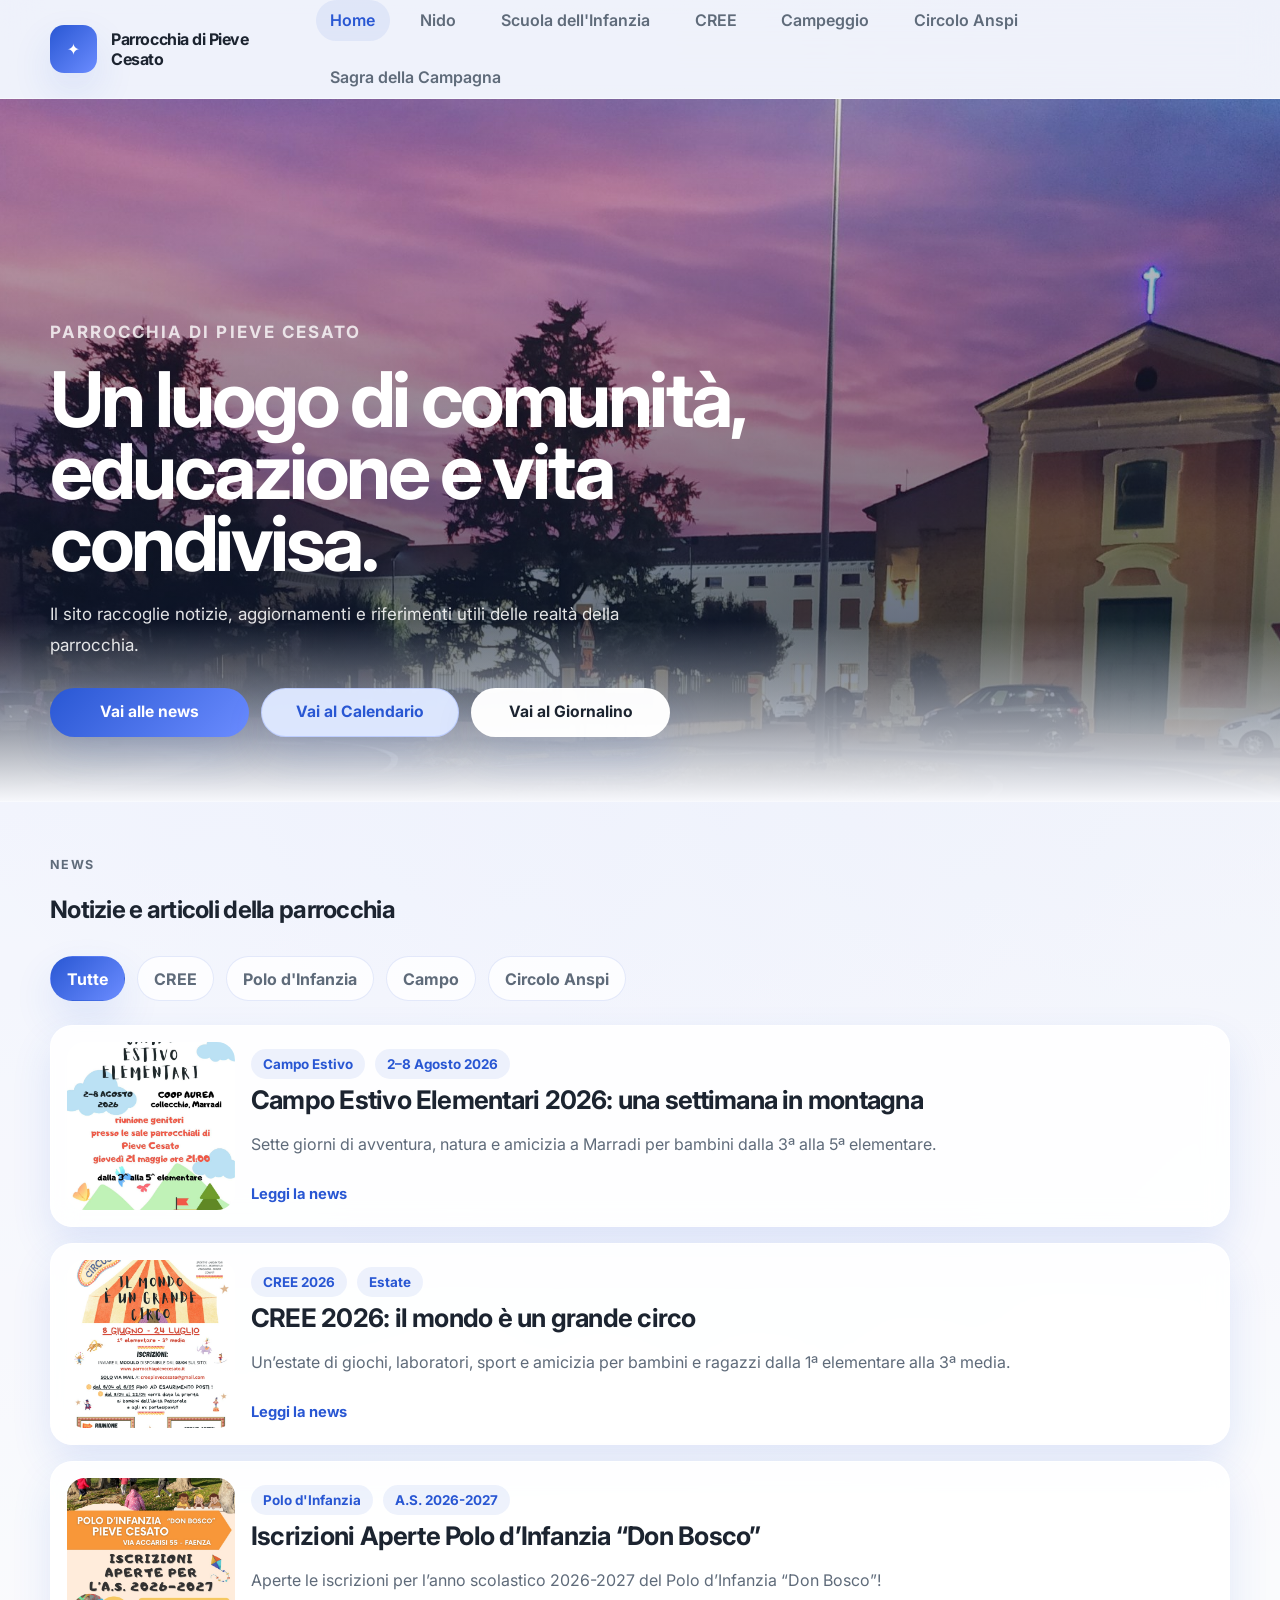
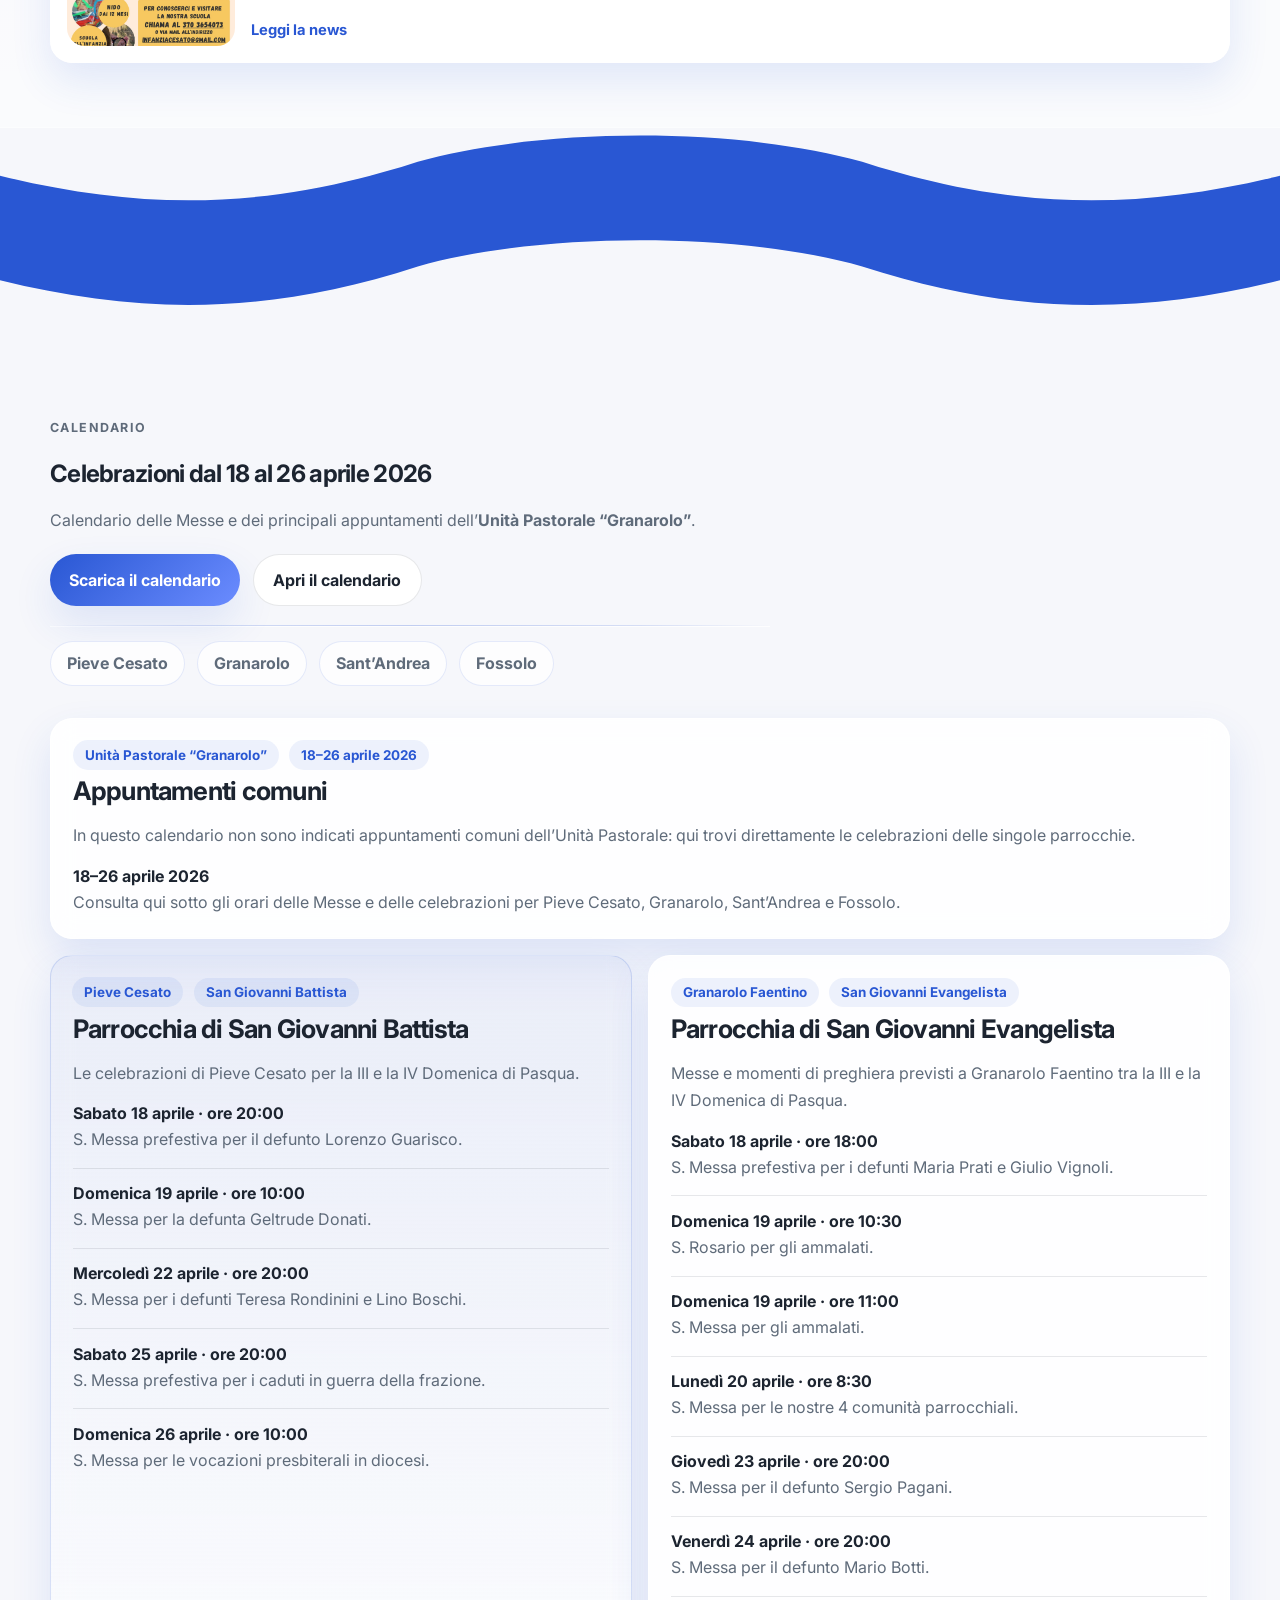
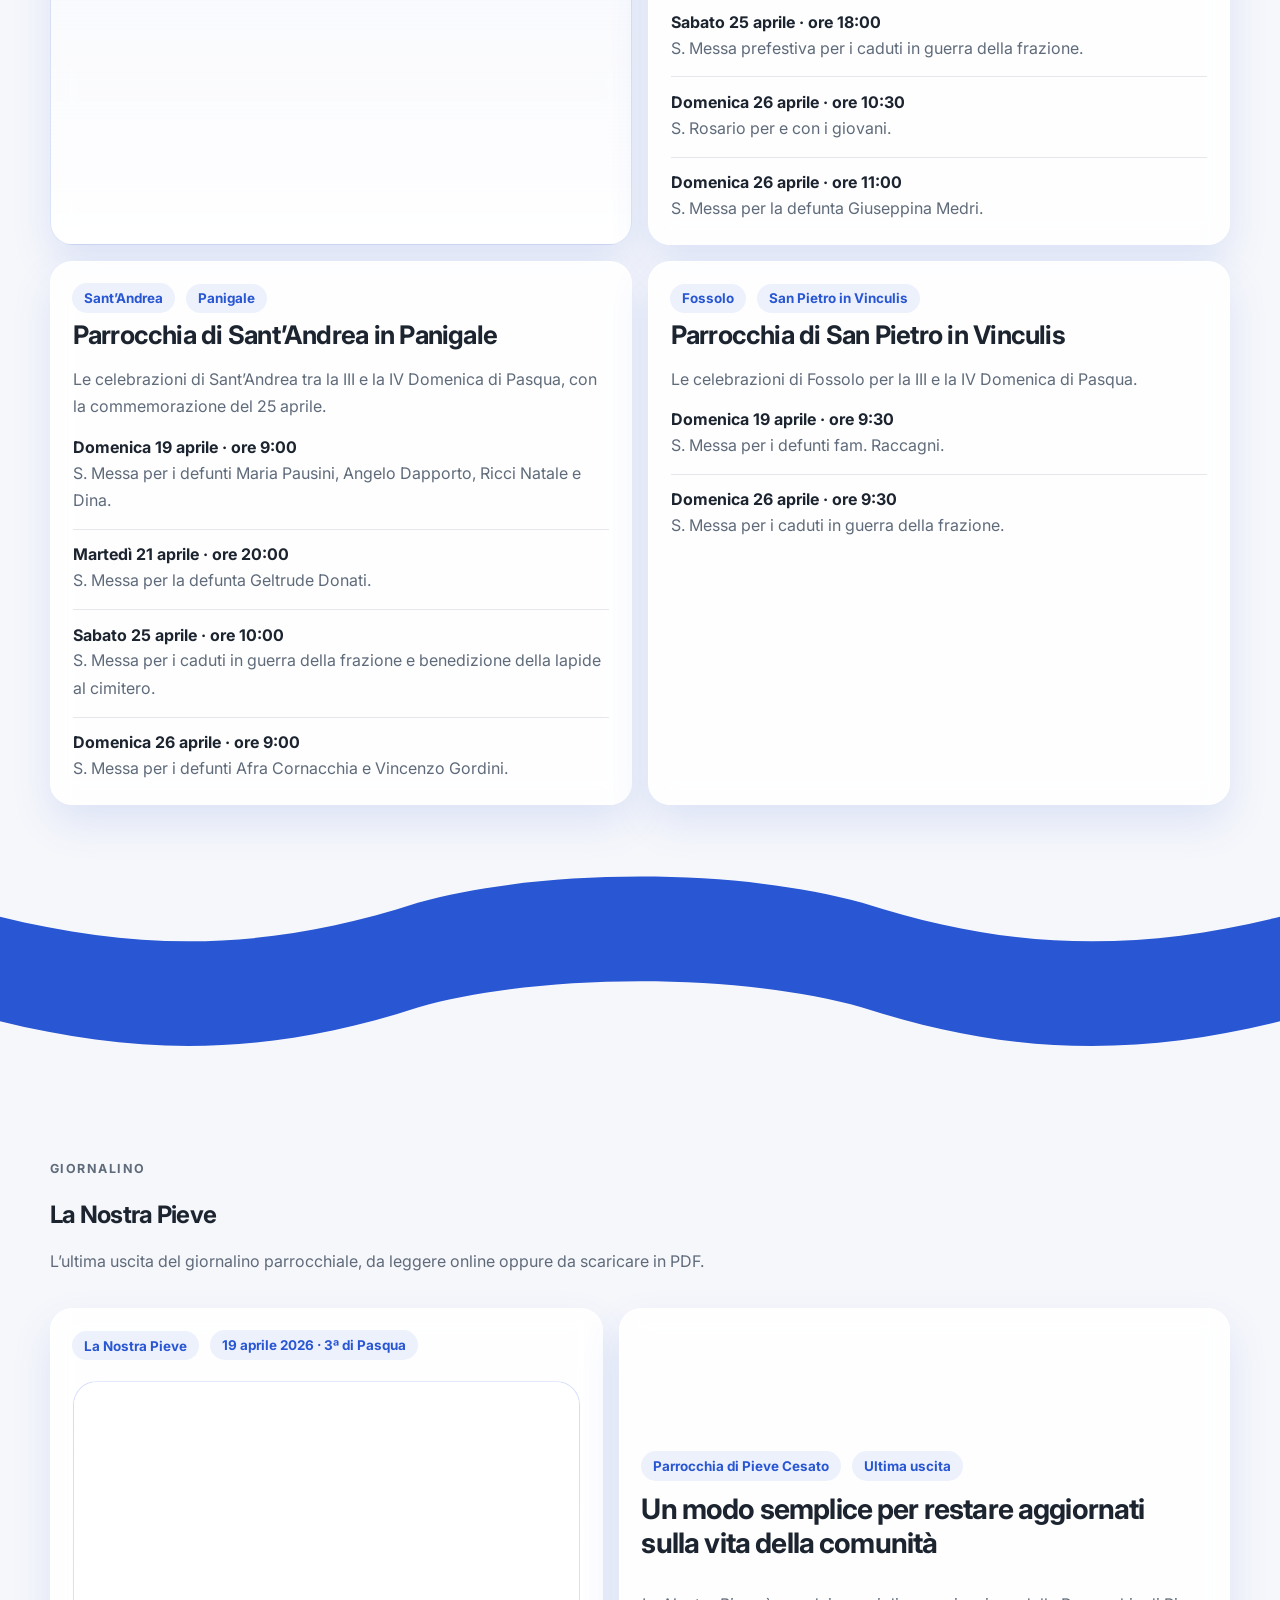
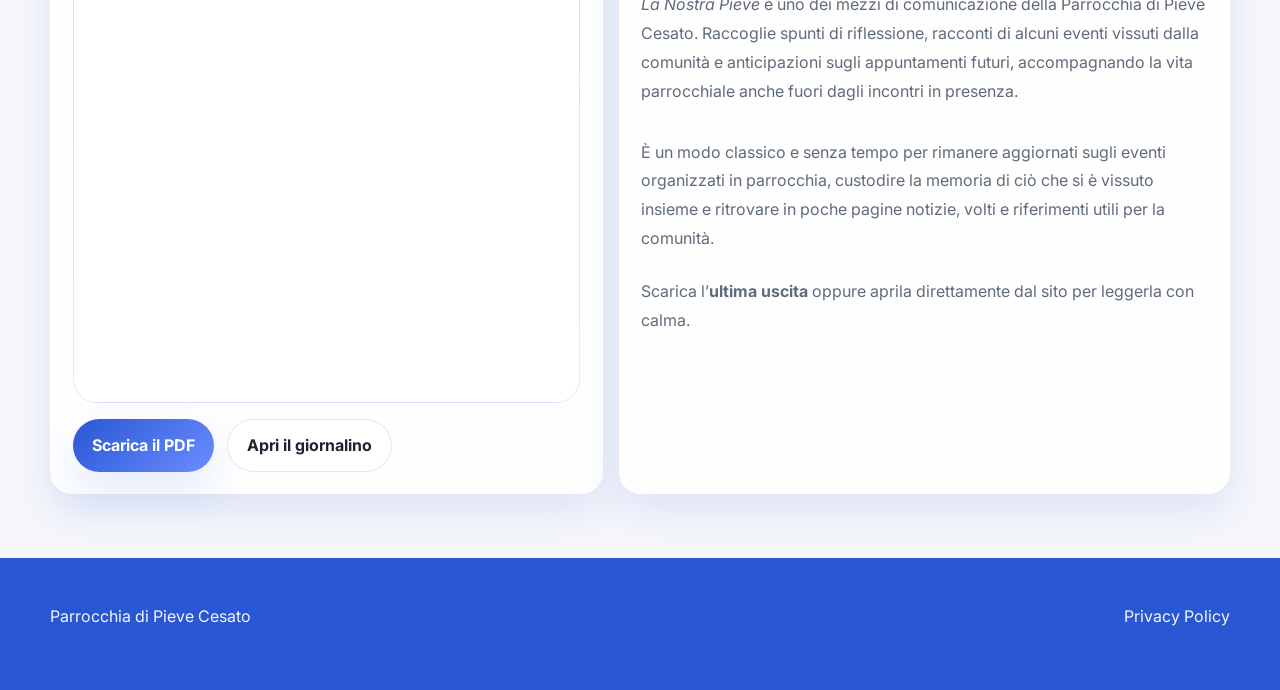
==== index.html @ dff97135 "Add Campo Estivo Elementari 2026 homepage news with filter pill" ====
<!DOCTYPE html>
<html lang="it">
  <head>
    <meta charset="UTF-8" />
    <meta name="viewport" content="width=device-width, initial-scale=1.0" />
    <title>Parrocchia di Pieve Cesato</title>
    <meta
      name="description"
      content="Sito della Parrocchia di Pieve Cesato con news e pagine dedicate a Nido, Scuola dell'Infanzia e Circolo Anspi."
    />
    <link rel="preconnect" href="https://fonts.googleapis.com" />
    <link rel="preconnect" href="https://fonts.gstatic.com" crossorigin />
    <link
      href="https://fonts.googleapis.com/css2?family=Inter:wght@400;500;600;700;800&display=swap"
      rel="stylesheet"
    />
    <link rel="stylesheet" href="styles.css" />
    <link rel="icon" type="image/png" href="assets/site-icon.png" />
    <style>
      .home-hero {
        position: relative;
        min-height: min(78vh, 760px);
        display: flex;
        align-items: end;
        overflow: hidden;
      }

      .home-hero::before {
        content: '';
        position: absolute;
        inset: 0;
        background:
          linear-gradient(180deg, rgba(12, 26, 52, 0.18) 0%, rgba(12, 26, 52, 0.45) 48%, rgba(12, 26, 52, 0.78) 100%),
          url('assets/home/sfondo-homepage.jpg') center/cover;
        z-index: -2;
      }

      .home-hero::after {
        content: '';
        position: absolute;
        inset: auto 0 0;
        height: 180px;
        background: linear-gradient(180deg, rgba(246, 247, 251, 0), var(--bg));
        z-index: -1;
      }

      .home-hero-content {
        padding: 7rem 0 4rem;
        color: white;
        max-width: 760px;
      }

      .home-hero .eyebrow {
        color: rgba(255, 255, 255, 0.78);
      }

      .home-hero h1 {
        font-size: clamp(3rem, 6vw, 5.6rem);
        line-height: 0.94;
        margin: 0 0 1.2rem;
        letter-spacing: -0.045em;
      }

      .home-hero p {
        color: rgba(255, 255, 255, 0.88);
        font-size: 1.06rem;
        line-height: 1.8;
        max-width: 60ch;
      }

      .home-hero-actions {
        display: grid;
        grid-template-columns: repeat(3, minmax(0, 1fr));
        gap: 0.75rem;
        margin-top: 1.7rem;
        max-width: min(100%, 620px);
      }

      .home-hero-actions .button {
        width: 100%;
        min-width: 0;
        padding: 0.88rem 0.82rem;
        font-size: clamp(0.78rem, 2.2vw, 0.98rem);
        line-height: 1.2;
        text-align: center;
        white-space: normal;
        box-shadow: var(--shadow);
      }

      .home-hero-actions .button-secondary {
        color: var(--brand);
        background: rgba(222, 232, 255, 0.98);
        border-color: rgba(107, 140, 255, 0.28);
      }

      .home-hero-actions .button-tertiary {
        color: var(--text);
        background: rgba(255, 255, 255, 0.98);
        border: 1px solid rgba(255, 255, 255, 0.54);
        box-shadow: var(--shadow);
      }

      .home-hero-actions .button-secondary:hover,
      .home-hero-actions .button-tertiary:hover {
        color: var(--brand);
      }

      .news-filter-bar {
        display: flex;
        flex-wrap: wrap;
        gap: 0.75rem;
        margin: 1.2rem 0 1.5rem;
      }

      .news-filter-button {
        appearance: none;
        border: 1px solid rgba(41, 87, 211, 0.12);
        background: rgba(255, 255, 255, 0.78);
        color: var(--muted);
        border-radius: 999px;
        padding: 0.72rem 1rem;
        font: inherit;
        font-weight: 700;
        cursor: pointer;
        transition: transform 0.2s ease, border-color 0.2s ease, background 0.2s ease, color 0.2s ease;
      }

      .news-filter-button:hover {
        transform: translateY(-1px);
        color: var(--brand);
        border-color: rgba(41, 87, 211, 0.22);
      }

      .news-filter-button.is-active {
        color: white;
        border-color: transparent;
        background: linear-gradient(135deg, var(--brand), var(--brand-2));
        box-shadow: var(--shadow);
      }

      .news-list {
        display: grid;
        gap: 1rem;
      }

      .news-card.is-hidden {
        display: none;
      }

      .news-card {
        position: relative;
        display: grid;
        grid-template-columns: 168px minmax(0, 1fr);
        gap: 1rem;
        align-items: center;
        padding: 1rem;
        background: rgba(255, 255, 255, 0.88);
        border: 1px solid rgba(255, 255, 255, 0.65);
        backdrop-filter: blur(12px);
        box-shadow: var(--shadow);
        border-radius: var(--radius);
        cursor: pointer;
        transition: transform 0.22s ease, box-shadow 0.22s ease, border-color 0.22s ease;
      }

      .news-card:hover {
        transform: translateY(-2px);
        border-color: rgba(41, 87, 211, 0.14);
      }

      .news-card-thumb {
        width: 100%;
        aspect-ratio: 1 / 1;
        object-fit: cover;
        display: block;
        border-radius: 18px;
      }

      .news-card h3 {
        margin: 0.3rem 0 0.45rem;
        letter-spacing: -0.03em;
        font-size: clamp(1.2rem, 2vw, 1.6rem);
      }

      .news-card p,
      .news-overlay p {
        color: var(--muted);
        line-height: 1.7;
      }

      .news-chip-row {
        display: flex;
        flex-wrap: wrap;
        gap: 0.65rem;
        margin-bottom: 0.35rem;
      }

      .news-chip {
        display: inline-flex;
        align-items: center;
        padding: 0.42rem 0.75rem;
        border-radius: 999px;
        background: rgba(41, 87, 211, 0.08);
        color: var(--brand);
        font-size: 0.84rem;
        font-weight: 700;
      }

      .news-card-hint {
        display: inline-flex;
        margin-top: 0.65rem;
        font-size: 0.92rem;
        font-weight: 700;
        color: var(--brand);
      }

      .news-overlay {
        position: fixed;
        inset: 0;
        z-index: 60;
        display: grid;
        place-items: center;
        padding: 1.5rem;
        opacity: 0;
        visibility: hidden;
        pointer-events: none;
        transition: opacity 0.32s ease, visibility 0.32s ease;
      }

      .news-overlay.is-open {
        opacity: 1;
        visibility: visible;
        pointer-events: auto;
      }

      .news-overlay-backdrop {
        position: absolute;
        inset: 0;
        background: rgba(12, 26, 52, 0.54);
        backdrop-filter: blur(8px);
      }

      .news-overlay-panel {
        position: relative;
        width: min(1080px, calc(100vw - 2rem));
        max-height: min(88vh, 940px);
        overflow: auto;
        background: rgba(255, 255, 255, 0.96);
        border: 1px solid rgba(255, 255, 255, 0.7);
        box-shadow: 0 30px 80px rgba(12, 26, 52, 0.24);
        border-radius: 32px;
        transform: translateY(18px) scale(0.96);
        transition: transform 0.34s ease;
      }

      .news-overlay.is-open .news-overlay-panel {
        transform: translateY(0) scale(1);
      }

      .news-close {
        position: absolute;
        top: 1rem;
        right: 1rem;
        z-index: 2;
        width: 44px;
        height: 44px;
        border: 0;
        border-radius: 999px;
        background: rgba(12, 26, 52, 0.68);
        color: white;
        font-size: 1.5rem;
        line-height: 1;
        cursor: pointer;
      }

      .news-overlay-grid {
        display: grid;
        grid-template-columns: minmax(320px, 460px) minmax(0, 1fr);
        gap: 0;
      }

      .news-overlay-media {
        position: relative;
        min-height: 100%;
        background: linear-gradient(180deg, rgba(41, 87, 211, 0.08), rgba(41, 87, 211, 0.02));
        padding: 1.25rem;
      }

      .news-overlay-media img {
        width: 100%;
        display: block;
        border-radius: 24px;
        border: 1px solid rgba(28, 36, 48, 0.08);
        box-shadow: 0 18px 40px rgba(12, 26, 52, 0.14);
      }

      .share-actions,
      .news-links {
        display: flex;
        flex-wrap: wrap;
        gap: 0.8rem;
      }

      .share-actions {
        margin-top: 1rem;
      }

      .share-actions .button-primary {
        color: white;
      }

      .news-overlay-body {
        padding: 2rem 2rem 1.8rem;
      }

      .news-overlay-body h3 {
        margin: 0.4rem 0 0.8rem;
        font-size: clamp(1.8rem, 3vw, 2.7rem);
        line-height: 1.02;
        letter-spacing: -0.04em;
      }

      .news-overlay-body p {
        font-size: 1rem;
      }

      .news-links {
        margin-top: 1.2rem;
      }

      body.news-open {
        overflow: hidden;
      }

      #news,
      .section-calendar {
        position: relative;
      }

      #news .container,
      .section-calendar .container {
        position: relative;
        z-index: 2;
      }

      .section-cut {
        position: relative;
        z-index: 1;
        width: 100vw;
        height: clamp(180px, 50vw, 300px);
        margin: -2.25rem calc(50% - 50vw) -2.35rem;
        pointer-events: none;
        overflow: hidden;
      }

      .section-cut-svg {
        position: relative;
        z-index: 1;
        display: block;
        width: 100%;
        height: 100%;
      }

      .section-calendar {
        padding-top: 3.15rem;
      }

      .calendar-section-actions {
        display: flex;
        flex-wrap: wrap;
        gap: 0.8rem;
        margin-top: 1.2rem;
      }

      .calendar-section-divider {
        width: 100%;
        height: 1px;
        margin: 1.15rem 0 0;
        background: linear-gradient(90deg, rgba(41, 87, 211, 0), rgba(41, 87, 211, 0.16) 18%, rgba(41, 87, 211, 0.26) 50%, rgba(41, 87, 211, 0.16) 82%, rgba(41, 87, 211, 0));
        box-shadow: 0 1px 0 rgba(255, 255, 255, 0.75);
      }

      .calendar-jump-bar {
        display: flex;
        flex-wrap: wrap;
        gap: 0.75rem;
        margin-top: 0.95rem;
      }

      .calendar-jump-link {
        display: inline-flex;
        align-items: center;
        justify-content: center;
        min-height: 44px;
        padding: 0.72rem 1rem;
        border-radius: 999px;
        border: 1px solid rgba(41, 87, 211, 0.12);
        background: rgba(255, 255, 255, 0.78);
        color: var(--muted);
        text-decoration: none;
        font-weight: 700;
        transition: transform 0.2s ease, border-color 0.2s ease, background 0.2s ease, color 0.2s ease;
      }

      .calendar-jump-link:hover {
        transform: translateY(-1px);
        color: var(--brand);
        border-color: rgba(41, 87, 211, 0.22);
      }

      .calendar-target {
        scroll-margin-top: 7rem;
      }

      .calendar-grid {
        display: grid;
        grid-template-columns: repeat(2, minmax(0, 1fr));
        gap: 1rem;
      }

      .calendar-card {
        padding: 1.35rem;
        background: rgba(255, 255, 255, 0.88);
        border: 1px solid rgba(255, 255, 255, 0.65);
        backdrop-filter: blur(12px);
        box-shadow: var(--shadow);
        border-radius: var(--radius);
      }

      .calendar-card-wide {
        grid-column: 1 / -1;
      }

      .calendar-card-featured {
        border-color: rgba(41, 87, 211, 0.16);
        background: linear-gradient(180deg, rgba(41, 87, 211, 0.06), rgba(255, 255, 255, 0.92));
      }

      .calendar-card h3 {
        margin: 0.35rem 0 0.75rem;
        letter-spacing: -0.03em;
        font-size: clamp(1.3rem, 2vw, 1.7rem);
      }

      .calendar-card p,
      .calendar-list span {
        color: var(--muted);
        line-height: 1.72;
      }

      .calendar-list {
        list-style: none;
        padding: 0;
        margin: 1rem 0 0;
        display: grid;
        gap: 0.9rem;
      }

      .calendar-list li {
        padding-top: 0.9rem;
        border-top: 1px solid var(--line);
      }

      .calendar-list li:first-child {
        padding-top: 0;
        border-top: 0;
      }

      .calendar-list strong {
        display: block;
        color: var(--text);
        margin-bottom: 0.18rem;
      }


      .section-giornalino {
        position: relative;
        padding-top: 3.15rem;
      }

      .giornalino-layout {
        display: grid;
        grid-template-columns: minmax(0, 0.95fr) minmax(0, 1.05fr);
        gap: 1rem;
        align-items: stretch;
      }

      .giornalino-card {
        padding: 1.35rem;
        background: rgba(255, 255, 255, 0.88);
        border: 1px solid rgba(255, 255, 255, 0.65);
        backdrop-filter: blur(12px);
        box-shadow: var(--shadow);
        border-radius: var(--radius);
      }

      .giornalino-preview-card {
        display: grid;
        gap: 1rem;
      }

      .giornalino-preview-frame-wrap {
        overflow: hidden;
        border-radius: 24px;
        border: 1px solid rgba(41, 87, 211, 0.12);
        background: linear-gradient(180deg, rgba(233, 239, 255, 0.9), rgba(255, 255, 255, 0.96));
        box-shadow: inset 0 1px 0 rgba(255, 255, 255, 0.78);
      }

      .giornalino-preview-frame {
        display: block;
        width: 100%;
        min-height: 620px;
        border: 0;
        background: white;
      }

      .giornalino-actions {
        display: flex;
        flex-wrap: wrap;
        gap: 0.8rem;
      }

      .giornalino-text-card {
        display: flex;
        flex-direction: column;
        justify-content: center;
      }

      .giornalino-text-card h3 {
        margin: 0.35rem 0 0.9rem;
        letter-spacing: -0.03em;
        font-size: clamp(1.5rem, 2.2vw, 2rem);
      }

      .giornalino-text-card p {
        color: var(--muted);
        line-height: 1.8;
      }

      .giornalino-callout {
        margin-top: 0.5rem;
        color: var(--text);
      }

      @media (max-width: 860px) {
        .news-card,
        .news-overlay-grid,
        .calendar-grid,
        .giornalino-layout {
          grid-template-columns: 1fr;
        }

        .calendar-card-wide {
          grid-column: auto;
        }

        .news-overlay-panel {
          width: min(760px, calc(100vw - 1rem));
          max-height: calc(100vh - 1rem);
          border-radius: 24px;
        }
      }

      @media (max-width: 760px) {
        .section-cut {
          height: clamp(180px, 62vw, 240px);
          margin: -2rem calc(50% - 50vw) -1.9rem;
        }

        .section-calendar,
        .section-giornalino {
          padding-top: 2.8rem;
        }

        .giornalino-preview-frame {
          min-height: 460px;
        }

        .home-hero {
          min-height: 68vh;
        }

        .home-hero-content {
          padding: 5rem 0 3rem;
        }

        .home-hero-actions {
          gap: 0.5rem;
        }

        .home-hero-actions .button {
          padding: 0.78rem 0.55rem;
          font-size: 0.76rem;
        }

        .news-card {
          padding: 0.9rem;
        }

        .news-overlay {
          padding: 0.5rem;
        }

        .news-overlay-body {
          padding: 1.15rem 1rem 1.1rem;
        }

        .news-overlay-media {
          padding: 1rem;
        }
      }
    </style>
  </head>
  <body>
    <header class="site-header">
      <div class="container nav-wrap">
        <a class="brand" href="index.html"><span class="brand-mark">✦</span><div><strong>Parrocchia di Pieve Cesato</strong></div></a>

        <button class="nav-toggle" aria-expanded="false" aria-controls="site-nav">
          <span></span><span></span><span></span>
        </button>

        <nav id="site-nav" class="site-nav"><a href="index.html" class="active">Home</a><a href="nido.html">Nido</a><a href="scuola-materna.html">Scuola dell'Infanzia</a><a href="cree.html">CREE</a><a href="campeggio.html">Campeggio</a><a href="circolo-anspi.html">Circolo Anspi</a><a href="https://www.sagracampagna.it/" target="_blank" rel="noopener noreferrer">Sagra della Campagna</a></nav>
      </div>
    </header>

    <main>
      <section class="home-hero">
        <div class="container">
          <div class="home-hero-content">
            <p class="eyebrow">Parrocchia di Pieve Cesato</p>
            <h1>Un luogo di comunità, educazione e vita condivisa.</h1>
            <p>
              Il sito raccoglie notizie, aggiornamenti e riferimenti utili delle realtà della
              parrocchia.
            </p>
            <div class="home-hero-actions">
              <a class="button button-primary" href="#news">Vai alle news</a>
              <a class="button button-secondary" href="#calendario">Vai al Calendario</a>
              <a class="button button-tertiary" href="#giornalino">Vai al Giornalino</a>
            </div>
          </div>
        </div>
      </section>

      <section id="news" class="section section-muted">
        <div class="container">
          <div class="section-head">
            <p class="eyebrow">News</p>
            <h2>Notizie e articoli della parrocchia</h2>
          </div>

          <div class="news-filter-bar" aria-label="Filtra le news per sezione">
            <button class="news-filter-button is-active" type="button" data-news-filter="all" aria-pressed="true">Tutte</button>
            <button class="news-filter-button" type="button" data-news-filter="cree" aria-pressed="false">CREE</button>
            <button class="news-filter-button" type="button" data-news-filter="polo" aria-pressed="false">Polo d'Infanzia</button>
            <button class="news-filter-button" type="button" data-news-filter="campo" aria-pressed="false">Campo</button>
            <button class="news-filter-button" type="button" data-news-filter="anspi" aria-pressed="false">Circolo Anspi</button>
          </div>

          <div class="news-list">
            <article class="news-card" data-news-open="campo-elementari-2026" data-news-category="campo" tabindex="0" role="button" aria-haspopup="dialog" aria-controls="news-overlay-campo-elementari-2026">
              <img class="news-card-thumb" src="assets/home/campo-elementari-2026.jpg" alt="Locandina Campo Estivo Elementari 2026" />
              <div>
                <div class="news-chip-row">
                  <span class="news-chip">Campo Estivo</span>
                  <span class="news-chip">2–8 Agosto 2026</span>
                </div>
                <h3>Campo Estivo Elementari 2026: una settimana in montagna</h3>
                <p>Sette giorni di avventura, natura e amicizia a Marradi per bambini dalla 3ª alla 5ª elementare.</p>
                <span class="news-card-hint">Leggi la news</span>
              </div>
            </article>

            <article class="news-card" data-news-open="cree-2026" data-news-category="cree" tabindex="0" role="button" aria-haspopup="dialog" aria-controls="news-overlay-cree-2026">
              <img class="news-card-thumb" src="assets/home/cree-2026.jpg" alt="Locandina CREE 2026 Pieve Cesato" />
              <div>
                <div class="news-chip-row">
                  <span class="news-chip">CREE 2026</span>
                  <span class="news-chip">Estate</span>
                </div>
                <h3>CREE 2026: il mondo è un grande circo</h3>
                <p>Un’estate di giochi, laboratori, sport e amicizia per bambini e ragazzi dalla 1ª elementare alla 3ª media.</p>
                <span class="news-card-hint">Leggi la news</span>
              </div>
            </article>

            <article class="news-card" data-news-open="iscrizioni-polo-2026" data-news-category="polo" tabindex="0" role="button" aria-haspopup="dialog" aria-controls="news-overlay-iscrizioni-polo-2026">
              <img class="news-card-thumb" src="assets/home/iscrizioni-polo-infanzia-2026-2027.jpg" alt="Locandina iscrizioni aperte Polo d'Infanzia Don Bosco" />
              <div>
                <div class="news-chip-row">
                  <span class="news-chip">Polo d'Infanzia</span>
                  <span class="news-chip">A.S. 2026-2027</span>
                </div>
                <h3>Iscrizioni Aperte Polo d’Infanzia “Don Bosco”</h3>
                <p>Aperte le iscrizioni per l’anno scolastico 2026-2027 del Polo d’Infanzia “Don Bosco”!</p>
                <span class="news-card-hint">Leggi la news</span>
              </div>
            </article>

          </div>
        </div>
      </section>

      <div class="section-cut" aria-hidden="true">
        <svg class="section-cut-svg" viewBox="0 0 1440 86" preserveAspectRatio="none" role="presentation" focusable="false">
          <path
            fill="#2957d3"
            d="M0 24C160 34 300 34 470 20C610 10 830 10 970 20C1140 34 1280 34 1440 24V54C1280 64 1140 64 970 50C830 40 610 40 470 50C300 64 160 64 0 54V24Z"
          />
        </svg>
      </div>

      <section id="calendario" class="section section-calendar">
        <div class="container">
          <div class="section-head">
            <p class="eyebrow">Calendario</p>
            <h2>Celebrazioni dal 18 al 26 aprile 2026</h2>
            <p>
              Calendario delle Messe e dei principali appuntamenti dell’<strong>Unità Pastorale “Granarolo”</strong>.
            </p>
            <div class="calendar-section-actions">
              <a class="button button-primary" href="assets/documenti/calendario-unita-pastorale-11-19-aprile-2026.jpg" download>Scarica il calendario</a>
              <a class="button button-secondary" href="assets/documenti/calendario-unita-pastorale-11-19-aprile-2026.jpg" target="_blank" rel="noopener noreferrer">Apri il calendario</a>
            </div>
            <div class="calendar-section-divider" aria-hidden="true"></div>
            <div class="calendar-jump-bar" aria-label="Vai direttamente alla parrocchia desiderata">
              <a class="calendar-jump-link" href="#cal-pieve-cesato">Pieve Cesato</a>
              <a class="calendar-jump-link" href="#cal-granarolo">Granarolo</a>
              <a class="calendar-jump-link" href="#cal-sant-andrea">Sant’Andrea</a>
              <a class="calendar-jump-link" href="#cal-fossolo">Fossolo</a>
            </div>
          </div>

          <div class="calendar-grid">
            <article class="calendar-card calendar-card-wide">
              <div class="news-chip-row">
                <span class="news-chip">Unità Pastorale “Granarolo”</span>
                <span class="news-chip">18–26 aprile 2026</span>
              </div>
              <h3>Appuntamenti comuni</h3>
              <p>
                In questo calendario non sono indicati appuntamenti comuni dell’Unità Pastorale: qui trovi direttamente le celebrazioni delle singole parrocchie.
              </p>
              <ul class="calendar-list">
                <li><strong>18–26 aprile 2026</strong><span>Consulta qui sotto gli orari delle Messe e delle celebrazioni per Pieve Cesato, Granarolo, Sant’Andrea e Fossolo.</span></li>
              </ul>
            </article>

            <article id="cal-pieve-cesato" class="calendar-card calendar-card-featured calendar-target">
              <div class="news-chip-row">
                <span class="news-chip">Pieve Cesato</span>
                <span class="news-chip">San Giovanni Battista</span>
              </div>
              <h3>Parrocchia di San Giovanni Battista</h3>
              <p>
                Le celebrazioni di Pieve Cesato per la III e la IV Domenica di Pasqua.
              </p>
              <ul class="calendar-list">
                <li><strong>Sabato 18 aprile · ore 20:00</strong><span>S. Messa prefestiva per il defunto Lorenzo Guarisco.</span></li>
                <li><strong>Domenica 19 aprile · ore 10:00</strong><span>S. Messa per la defunta Geltrude Donati.</span></li>
                <li><strong>Mercoledì 22 aprile · ore 20:00</strong><span>S. Messa per i defunti Teresa Rondinini e Lino Boschi.</span></li>
                <li><strong>Sabato 25 aprile · ore 20:00</strong><span>S. Messa prefestiva per i caduti in guerra della frazione.</span></li>
                <li><strong>Domenica 26 aprile · ore 10:00</strong><span>S. Messa per le vocazioni presbiterali in diocesi.</span></li>
              </ul>
            </article>

            <article id="cal-granarolo" class="calendar-card calendar-target">
              <div class="news-chip-row">
                <span class="news-chip">Granarolo Faentino</span>
                <span class="news-chip">San Giovanni Evangelista</span>
              </div>
              <h3>Parrocchia di San Giovanni Evangelista</h3>
              <p>
                Messe e momenti di preghiera previsti a Granarolo Faentino tra la III e la IV Domenica di Pasqua.
              </p>
              <ul class="calendar-list">
                <li><strong>Sabato 18 aprile · ore 18:00</strong><span>S. Messa prefestiva per i defunti Maria Prati e Giulio Vignoli.</span></li>
                <li><strong>Domenica 19 aprile · ore 10:30</strong><span>S. Rosario per gli ammalati.</span></li>
                <li><strong>Domenica 19 aprile · ore 11:00</strong><span>S. Messa per gli ammalati.</span></li>
                <li><strong>Lunedì 20 aprile · ore 8:30</strong><span>S. Messa per le nostre 4 comunità parrocchiali.</span></li>
                <li><strong>Giovedì 23 aprile · ore 20:00</strong><span>S. Messa per il defunto Sergio Pagani.</span></li>
                <li><strong>Venerdì 24 aprile · ore 20:00</strong><span>S. Messa per il defunto Mario Botti.</span></li>
                <li><strong>Sabato 25 aprile · ore 18:00</strong><span>S. Messa prefestiva per i caduti in guerra della frazione.</span></li>
                <li><strong>Domenica 26 aprile · ore 10:30</strong><span>S. Rosario per e con i giovani.</span></li>
                <li><strong>Domenica 26 aprile · ore 11:00</strong><span>S. Messa per la defunta Giuseppina Medri.</span></li>
              </ul>
            </article>

            <article id="cal-sant-andrea" class="calendar-card calendar-target">
              <div class="news-chip-row">
                <span class="news-chip">Sant’Andrea</span>
                <span class="news-chip">Panigale</span>
              </div>
              <h3>Parrocchia di Sant’Andrea in Panigale</h3>
              <p>
                Le celebrazioni di Sant’Andrea tra la III e la IV Domenica di Pasqua, con la commemorazione del 25 aprile.
              </p>
              <ul class="calendar-list">
                <li><strong>Domenica 19 aprile · ore 9:00</strong><span>S. Messa per i defunti Maria Pausini, Angelo Dapporto, Ricci Natale e Dina.</span></li>
                <li><strong>Martedì 21 aprile · ore 20:00</strong><span>S. Messa per la defunta Geltrude Donati.</span></li>
                <li><strong>Sabato 25 aprile · ore 10:00</strong><span>S. Messa per i caduti in guerra della frazione e benedizione della lapide al cimitero.</span></li>
                <li><strong>Domenica 26 aprile · ore 9:00</strong><span>S. Messa per i defunti Afra Cornacchia e Vincenzo Gordini.</span></li>
              </ul>
            </article>

            <article id="cal-fossolo" class="calendar-card calendar-target">
              <div class="news-chip-row">
                <span class="news-chip">Fossolo</span>
                <span class="news-chip">San Pietro in Vinculis</span>
              </div>
              <h3>Parrocchia di San Pietro in Vinculis</h3>
              <p>
                Le celebrazioni di Fossolo per la III e la IV Domenica di Pasqua.
              </p>
              <ul class="calendar-list">
                <li><strong>Domenica 19 aprile · ore 9:30</strong><span>S. Messa per i defunti fam. Raccagni.</span></li>
                <li><strong>Domenica 26 aprile · ore 9:30</strong><span>S. Messa per i caduti in guerra della frazione.</span></li>
              </ul>
            </article>
          </div>
        </div>

      </section>

      <div class="section-cut" aria-hidden="true">
        <svg class="section-cut-svg" viewBox="0 0 1440 86" preserveAspectRatio="none" role="presentation" focusable="false">
          <path
            fill="#2957d3"
            d="M0 24C160 34 300 34 470 20C610 10 830 10 970 20C1140 34 1280 34 1440 24V54C1280 64 1140 64 970 50C830 40 610 40 470 50C300 64 160 64 0 54V24Z"
          />
        </svg>
      </div>

      <section id="giornalino" class="section section-giornalino">
        <div class="container">
          <div class="section-head">
            <p class="eyebrow">Giornalino</p>
            <h2>La Nostra Pieve</h2>
            <p>
              L’ultima uscita del giornalino parrocchiale, da leggere online oppure da scaricare in PDF.
            </p>
          </div>

          <div class="giornalino-layout">
            <article class="giornalino-card giornalino-preview-card">
              <div class="news-chip-row">
                <span class="news-chip">La Nostra Pieve</span>
                <span class="news-chip">19 aprile 2026 · 3ª di Pasqua</span>
              </div>
              <div class="giornalino-preview-frame-wrap">
                <iframe
                  class="giornalino-preview-frame"
                  src="assets/documenti/giornalino-la-nostra-pieve-19-aprile-2026.pdf#page=1&view=FitH&toolbar=0&navpanes=0&scrollbar=0"
                  title="Anteprima del giornalino La Nostra Pieve - 19 aprile 2026"
                  loading="lazy"
                ></iframe>
              </div>
              <div class="giornalino-actions">
                <a class="button button-primary" href="assets/documenti/giornalino-la-nostra-pieve-19-aprile-2026.pdf" download>Scarica il PDF</a>
                <a class="button button-secondary" href="assets/documenti/giornalino-la-nostra-pieve-19-aprile-2026.pdf" target="_blank" rel="noopener noreferrer">Apri il giornalino</a>
              </div>
            </article>

            <article class="giornalino-card giornalino-text-card">
              <div class="news-chip-row">
                <span class="news-chip">Parrocchia di Pieve Cesato</span>
                <span class="news-chip">Ultima uscita</span>
              </div>
              <h3>Un modo semplice per restare aggiornati sulla vita della comunità</h3>
              <p>
                <em>La Nostra Pieve</em> è uno dei mezzi di comunicazione della Parrocchia di Pieve Cesato.
                Raccoglie spunti di riflessione, racconti di alcuni eventi vissuti dalla comunità e anticipazioni
                sugli appuntamenti futuri, accompagnando la vita parrocchiale anche fuori dagli incontri in presenza.
              </p>
              <p>
                È un modo classico e senza tempo per rimanere aggiornati sugli eventi organizzati in parrocchia,
                custodire la memoria di ciò che si è vissuto insieme e ritrovare in poche pagine notizie, volti e
                riferimenti utili per la comunità.
              </p>
              <p class="giornalino-callout">
                Scarica l’<strong>ultima uscita</strong> oppure aprila direttamente dal sito per leggerla con calma.
              </p>
            </article>
          </div>
        </div>
      </section>
    </main>

    <div class="news-overlay" id="news-overlay-campo-elementari-2026" aria-hidden="true">
      <div class="news-overlay-backdrop" data-news-close="campo-elementari-2026"></div>
      <div class="news-overlay-panel" role="dialog" aria-modal="true" aria-labelledby="news-title-campo-elementari-2026">
        <button class="news-close" type="button" aria-label="Chiudi news" data-news-close="campo-elementari-2026">×</button>
        <div class="news-overlay-grid">
          <div class="news-overlay-media">
            <img src="assets/home/campo-elementari-2026.jpg" alt="Locandina Campo Estivo Elementari 2026" />
            <div class="share-actions">
              <a class="button button-primary" href="assets/home/campo-elementari-2026.jpg" download>Scarica immagine</a>
              <a class="button button-secondary" href="assets/home/campo-elementari-2026.jpg" target="_blank" rel="noopener noreferrer">Apri immagine</a>
            </div>
          </div>
          <div class="news-overlay-body">
            <div class="news-chip-row">
              <span class="news-chip">Campo Estivo</span>
              <span class="news-chip">2–8 Agosto 2026</span>
            </div>
            <h3 id="news-title-campo-elementari-2026">Campo Estivo Elementari 2026: una settimana in montagna</h3>
            <p>
              Dal <strong>2 all'8 agosto 2026</strong> torna il campo estivo elementari della parrocchia di Pieve Cesato:
              una settimana di vita comunitaria, escursioni, giochi e momenti condivisi tra i boschi e le colline di <strong>Marradi</strong>.
            </p>
            <p>
              Il campo è rivolto ai bambini dalla <strong>3ª alla 5ª elementare</strong> e si svolge presso la
              <strong>Coop AUREA</strong> a Collecchio, Marradi. La quota di partecipazione è di <strong>200 €</strong>
              (100 € di caparra all'iscrizione + 100 € l'ultimo giorno).
            </p>
            <p>
              Per iscriversi è sufficiente compilare il modulo e inviarlo a
              <strong><a href="mailto:campeggiopievecesato@gmail.com">campeggiopievecesato@gmail.com</a></strong>.
              Le iscrizioni vengono accettate fino a esaurimento posti. Per informazioni contattare
              <strong>Lucia</strong> al <strong><a href="tel:+393348858637">334 885 8637</a></strong>.
            </p>
            <div class="news-links">
              <a class="button button-primary" href="campeggio.html">Vai alla pagina del Campeggio</a>
            </div>
          </div>
        </div>
      </div>
    </div>

    <div class="news-overlay" id="news-overlay-iscrizioni-polo-2026" aria-hidden="true">
      <div class="news-overlay-backdrop" data-news-close="iscrizioni-polo-2026"></div>
      <div class="news-overlay-panel" role="dialog" aria-modal="true" aria-labelledby="news-title-iscrizioni-polo-2026">
        <button class="news-close" type="button" aria-label="Chiudi news" data-news-close="iscrizioni-polo-2026">×</button>
        <div class="news-overlay-grid">
          <div class="news-overlay-media">
            <img src="assets/home/iscrizioni-polo-infanzia-2026-2027.jpg" alt="Locandina iscrizioni aperte Polo d'Infanzia Don Bosco" />
            <div class="share-actions">
              <a class="button button-primary" href="assets/home/iscrizioni-polo-infanzia-2026-2027.jpg" download>Scarica immagine</a>
              <a class="button button-secondary" href="assets/home/iscrizioni-polo-infanzia-2026-2027.jpg" target="_blank" rel="noopener noreferrer">Apri immagine</a>
            </div>
          </div>
          <div class="news-overlay-body">
            <div class="news-chip-row">
              <span class="news-chip">Polo d'Infanzia</span>
              <span class="news-chip">A.S. 2026-2027</span>
            </div>
            <h3 id="news-title-iscrizioni-polo-2026">Iscrizioni Aperte Polo d’Infanzia “Don Bosco”</h3>
            <p>
              Aperte le iscrizioni per l’anno scolastico <strong>2026-2027</strong> del Polo d’Infanzia
              <strong>“Don Bosco”</strong>.
            </p>
            <p>
              Per approfondire le informazioni dedicate alle due realtà educative, puoi raggiungere direttamente
              le pagine specifiche qui sotto.
            </p>
            <div class="news-links">
              <a class="button button-primary" href="nido.html">Vai al Nido</a>
              <a class="button button-secondary" href="scuola-materna.html">Vai alla Scuola dell'Infanzia</a>
            </div>
          </div>
        </div>
      </div>
    </div>

    <div class="news-overlay" id="news-overlay-cree-2026" aria-hidden="true">
      <div class="news-overlay-backdrop" data-news-close="cree-2026"></div>
      <div class="news-overlay-panel" role="dialog" aria-modal="true" aria-labelledby="news-title-cree-2026">
        <button class="news-close" type="button" aria-label="Chiudi news" data-news-close="cree-2026">×</button>
        <div class="news-overlay-grid">
          <div class="news-overlay-media">
            <img src="assets/home/cree-2026.jpg" alt="Locandina CREE 2026 Pieve Cesato" />
            <div class="share-actions">
              <a class="button button-primary" href="assets/home/cree-2026.jpg" download>Scarica immagine</a>
              <a class="button button-secondary" href="assets/home/cree-2026.jpg" target="_blank" rel="noopener noreferrer">Apri immagine</a>
            </div>
          </div>
          <div class="news-overlay-body">
            <div class="news-chip-row">
              <span class="news-chip">CREE 2026</span>
              <span class="news-chip">Estate</span>
            </div>
            <h3 id="news-title-cree-2026">CREE 2026: il mondo è un grande circo</h3>
            <p>
              Dal <strong>8 giugno al 24 luglio</strong> torna il CREE di Pieve Cesato con un’estate tutta da vivere
              insieme, tra giochi, attività sportive, laboratori artistici, momenti di preghiera e spazio compiti.
            </p>
            <p>
              Il percorso è pensato per bambini e ragazzi dalla <strong>1ª elementare alla 3ª media</strong>, con uno
              stile allegro, coinvolgente e ricco di occasioni per stare insieme, divertirsi e crescere in un clima
              bello e accogliente.
            </p>
            <p>
              Le iscrizioni saranno raccolte <strong>solo via mail</strong> inviando il modulo disponibile sul sito a
              <strong>creepievecesato@gmail.com</strong>. Le domande saranno aperte <strong>dall’8 aprile al 6 maggio</strong>,
              fino a esaurimento posti. Dal <strong>8 aprile al 22 aprile</strong> sarà data priorità ai bambini dell’Unità
              Pastorale e agli ex partecipanti.
            </p>
            <p>
              È prevista anche una <strong>riunione informativa mercoledì 22 aprile alle 20:45</strong> presso la
              Chiesa Parrocchia Pieve Cesato. Per chi desidera maggiori dettagli organizzativi o i riferimenti per
              dare una mano, può consultare direttamente il <strong>volantino</strong>.
            </p>
            <div class="news-links">
              <a class="button button-primary" href="cree.html">Vai alla pagina del CREE</a>
            </div>
          </div>
        </div>
      </div>
    </div>


    <footer class="site-footer">
      <div class="container footer-wrap">
        <p>Parrocchia di Pieve Cesato</p>
      <p><a href="privacy-policy.html">Privacy Policy</a></p>
      </div>
    </footer>

    <script src="script.js"></script>
  </body>
</html>
---- styles.css ----
:root {
  --bg: #f6f7fb;
  --surface: rgba(255, 255, 255, 0.82);
  --surface-strong: #ffffff;
  --text: #1c2430;
  --muted: #5f6b7a;
  --line: rgba(28, 36, 48, 0.1);
  --brand: #2957d3;
  --brand-2: #6b8cff;
  --accent: #e9efff;
  --shadow: 0 18px 40px rgba(41, 87, 211, 0.12);
  --radius: 22px;
  --radius-sm: 16px;
  --container: 1180px;
}

* {
  box-sizing: border-box;
}

html {
  scroll-behavior: smooth;
}

body {
  margin: 0;
  font-family: 'Inter', system-ui, sans-serif;
  color: var(--text);
  background:
    radial-gradient(circle at top left, rgba(107, 140, 255, 0.18), transparent 30%),
    radial-gradient(circle at top right, rgba(41, 87, 211, 0.12), transparent 28%),
    var(--bg);
}

a {
  color: inherit;
  text-decoration: none;
}

.container {
  width: min(calc(100% - 2rem), var(--container));
  margin: 0 auto;
}

.site-header {
  position: sticky;
  top: 0;
  z-index: 20;
  backdrop-filter: blur(18px);
  background: rgba(246, 247, 251, 0.75);
  border-bottom: 1px solid rgba(255, 255, 255, 0.5);
}

.nav-wrap {
  min-height: 78px;
  display: flex;
  align-items: center;
  justify-content: space-between;
  gap: 1rem;
}

.brand {
  display: flex;
  align-items: center;
  gap: 0.9rem;
}

.brand strong,
.hero h1,
.section h2,
.page-hero h1,
.feature-card h3,
.news-card h3,
.org-hero h1 {
  letter-spacing: -0.03em;
}

.brand-mark {
  width: 48px;
  height: 48px;
  border-radius: 14px;
  display: grid;
  place-items: center;
  background: linear-gradient(135deg, var(--brand), var(--brand-2));
  color: white;
  box-shadow: var(--shadow);
  overflow: hidden;
}

.site-nav {
  display: flex;
  align-items: center;
  gap: 1rem;
  flex-wrap: wrap;
}

.site-nav a {
  color: var(--muted);
  font-weight: 600;
  padding: 0.65rem 0.9rem;
  border-radius: 999px;
}

.site-nav a:hover,
.site-nav a.active {
  color: var(--brand);
  background: rgba(41, 87, 211, 0.08);
}

.nav-toggle {
  display: none;
  border: 0;
  background: var(--surface-strong);
  border-radius: 14px;
  padding: 0.85rem;
  box-shadow: var(--shadow);
}

.nav-toggle span {
  display: block;
  width: 20px;
  height: 2px;
  background: var(--text);
}

.nav-toggle span + span {
  margin-top: 4px;
}

.hero,
.page-hero {
  padding: 5rem 0 3rem;
}

.hero-grid,
.org-hero {
  display: grid;
  grid-template-columns: 1.3fr 0.9fr;
  gap: 2rem;
  align-items: stretch;
}

.eyebrow {
  color: var(--brand);
  font-weight: 700;
  text-transform: uppercase;
  letter-spacing: 0.12em;
  font-size: 0.78rem;
  margin-bottom: 1rem;
}

.hero h1,
.page-hero h1,
.org-hero h1 {
  font-size: clamp(2.5rem, 5vw, 4.8rem);
  line-height: 0.98;
  margin: 0 0 1.2rem;
}

.hero-copy,
.page-hero p,
.org-hero p,
.section-head p,
.feature-card p,
.news-card p,
.content-card p,
.content-card li {
  color: var(--muted);
  line-height: 1.7;
}

.hero-actions {
  display: flex;
  gap: 1rem;
  flex-wrap: wrap;
  margin-top: 1.8rem;
}

.button {
  display: inline-flex;
  align-items: center;
  justify-content: center;
  padding: 0.95rem 1.2rem;
  border-radius: 999px;
  font-weight: 700;
}

.button-primary {
  background: linear-gradient(135deg, var(--brand), var(--brand-2));
  color: white;
  box-shadow: var(--shadow);
}

.button-secondary {
  background: var(--surface-strong);
  border: 1px solid var(--line);
}

.hero-card,
.feature-card,
.news-card,
.content-card,
.info-strip {
  background: var(--surface);
  border: 1px solid rgba(255, 255, 255, 0.65);
  backdrop-filter: blur(12px);
  box-shadow: var(--shadow);
  border-radius: var(--radius);
}

.hero-card {
  padding: 2rem;
  align-self: end;
}

.hero-card-label {
  font-size: 0.84rem;
  text-transform: uppercase;
  letter-spacing: 0.1em;
  color: var(--brand);
  font-weight: 700;
}

.section {
  padding: 2.5rem 0 4rem;
}

.section-muted {
  background: rgba(255, 255, 255, 0.42);
  border-top: 1px solid rgba(255, 255, 255, 0.55);
  border-bottom: 1px solid rgba(255, 255, 255, 0.55);
}

.section-head {
  max-width: 720px;
  margin-bottom: 2rem;
}

.cards-grid,
.news-grid,
.content-grid {
  display: grid;
  grid-template-columns: repeat(3, minmax(0, 1fr));
  gap: 1.4rem;
}

.feature-card,
.news-card,
.content-card {
  padding: 1.5rem;
}

.feature-card {
  transition: transform 0.2s ease, box-shadow 0.2s ease;
}

.feature-card:hover {
  transform: translateY(-4px);
}

.tag {
  display: inline-flex;
  padding: 0.35rem 0.7rem;
  border-radius: 999px;
  background: var(--accent);
  color: var(--brand);
  font-size: 0.84rem;
  font-weight: 700;
  margin-bottom: 1rem;
}

.news-card time,
.info-strip span {
  color: var(--muted);
  font-weight: 600;
  font-size: 0.92rem;
}

.site-footer {
  padding: 2rem 0 3rem;
  background: #2957d3;
  color: white;
}

.footer-wrap {
  display: flex;
  justify-content: space-between;
  gap: 1rem;
  flex-wrap: wrap;
  color: rgba(255, 255, 255, 0.94);
}

.site-footer a {
  color: inherit;
}

.page-hero {
  padding-bottom: 1rem;
}

.info-strip {
  margin-top: 1.4rem;
  padding: 1.2rem 1.4rem;
  display: flex;
  gap: 1rem;
  flex-wrap: wrap;
}

.content-card h2,
.content-card h3 {
  margin-top: 0;
}

.content-card ul {
  padding-left: 1.2rem;
  margin-bottom: 0;
}

@media (max-width: 960px) {
  .hero-grid,
  .org-hero,
  .cards-grid,
  .news-grid,
  .content-grid {
    grid-template-columns: 1fr 1fr;
  }

  .hero-grid > :first-child,
  .org-hero > :first-child {
    grid-column: 1 / -1;
  }
}

@media (max-width: 760px) {
  .nav-toggle {
    display: inline-block;
  }

  .site-nav {
    position: absolute;
    top: 78px;
    left: 1rem;
    right: 1rem;
    display: none;
    flex-direction: column;
    align-items: stretch;
    gap: 0.35rem;
    padding: 0.9rem;
    background: rgba(255, 255, 255, 0.92);
    border: 1px solid rgba(255, 255, 255, 0.7);
    border-radius: 20px;
    box-shadow: var(--shadow);
  }

  .site-nav.open {
    display: flex;
  }

  .cards-grid,
  .news-grid,
  .content-grid,
  .hero-grid,
  .org-hero {
    grid-template-columns: 1fr;
  }

  .hero,
  .page-hero {
    padding-top: 3rem;
  }
}
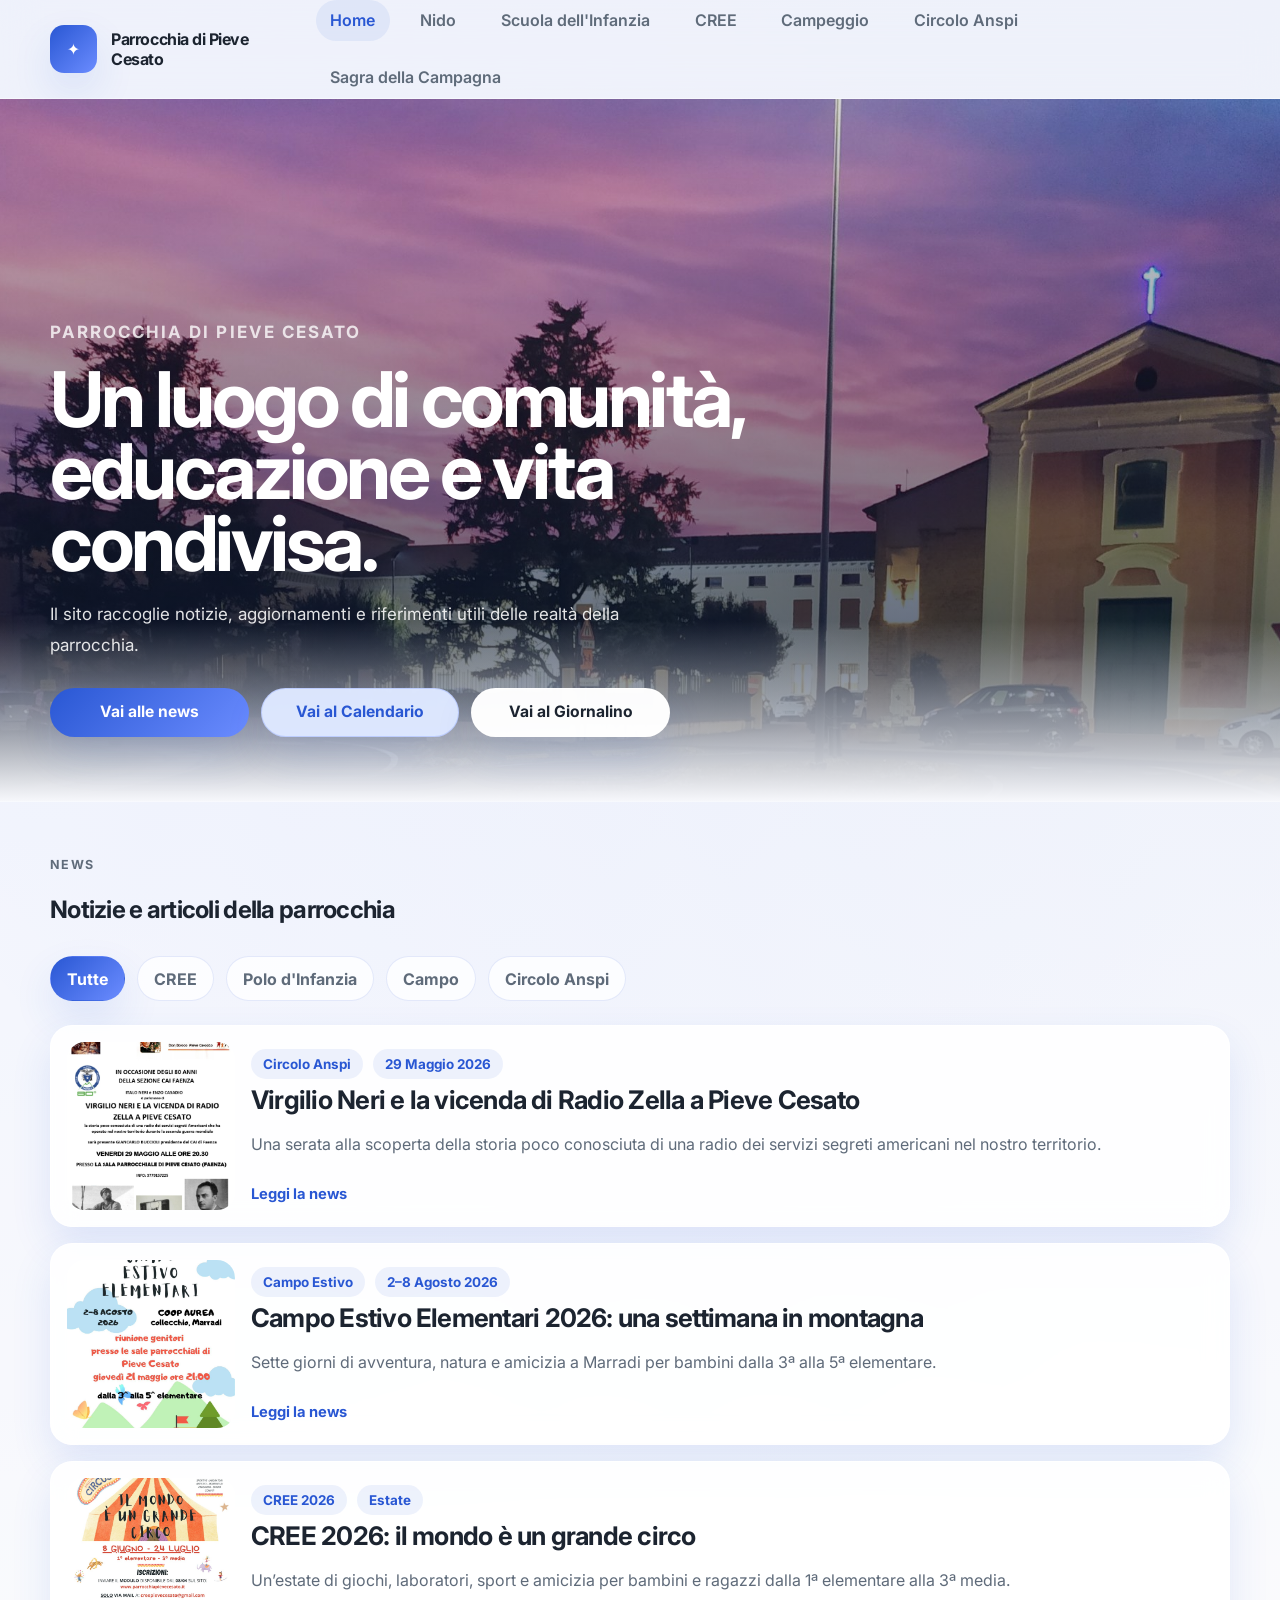
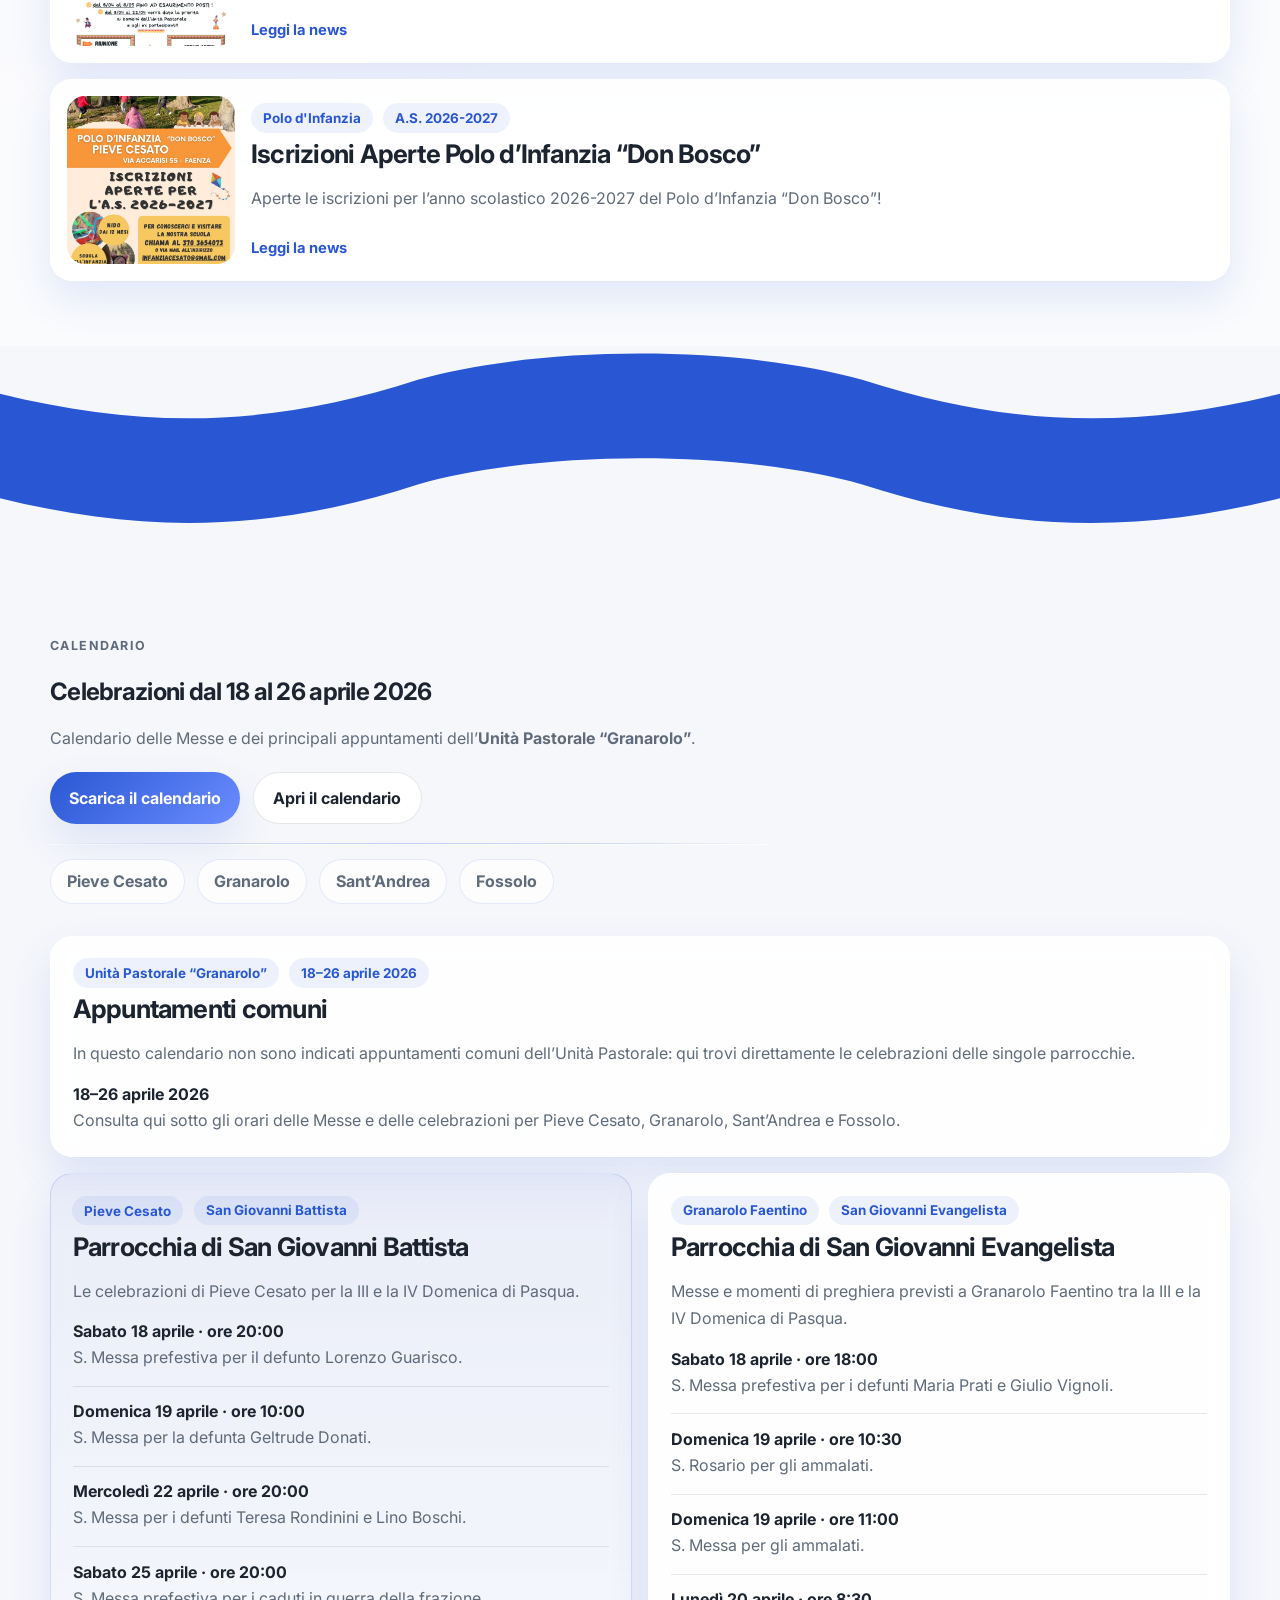
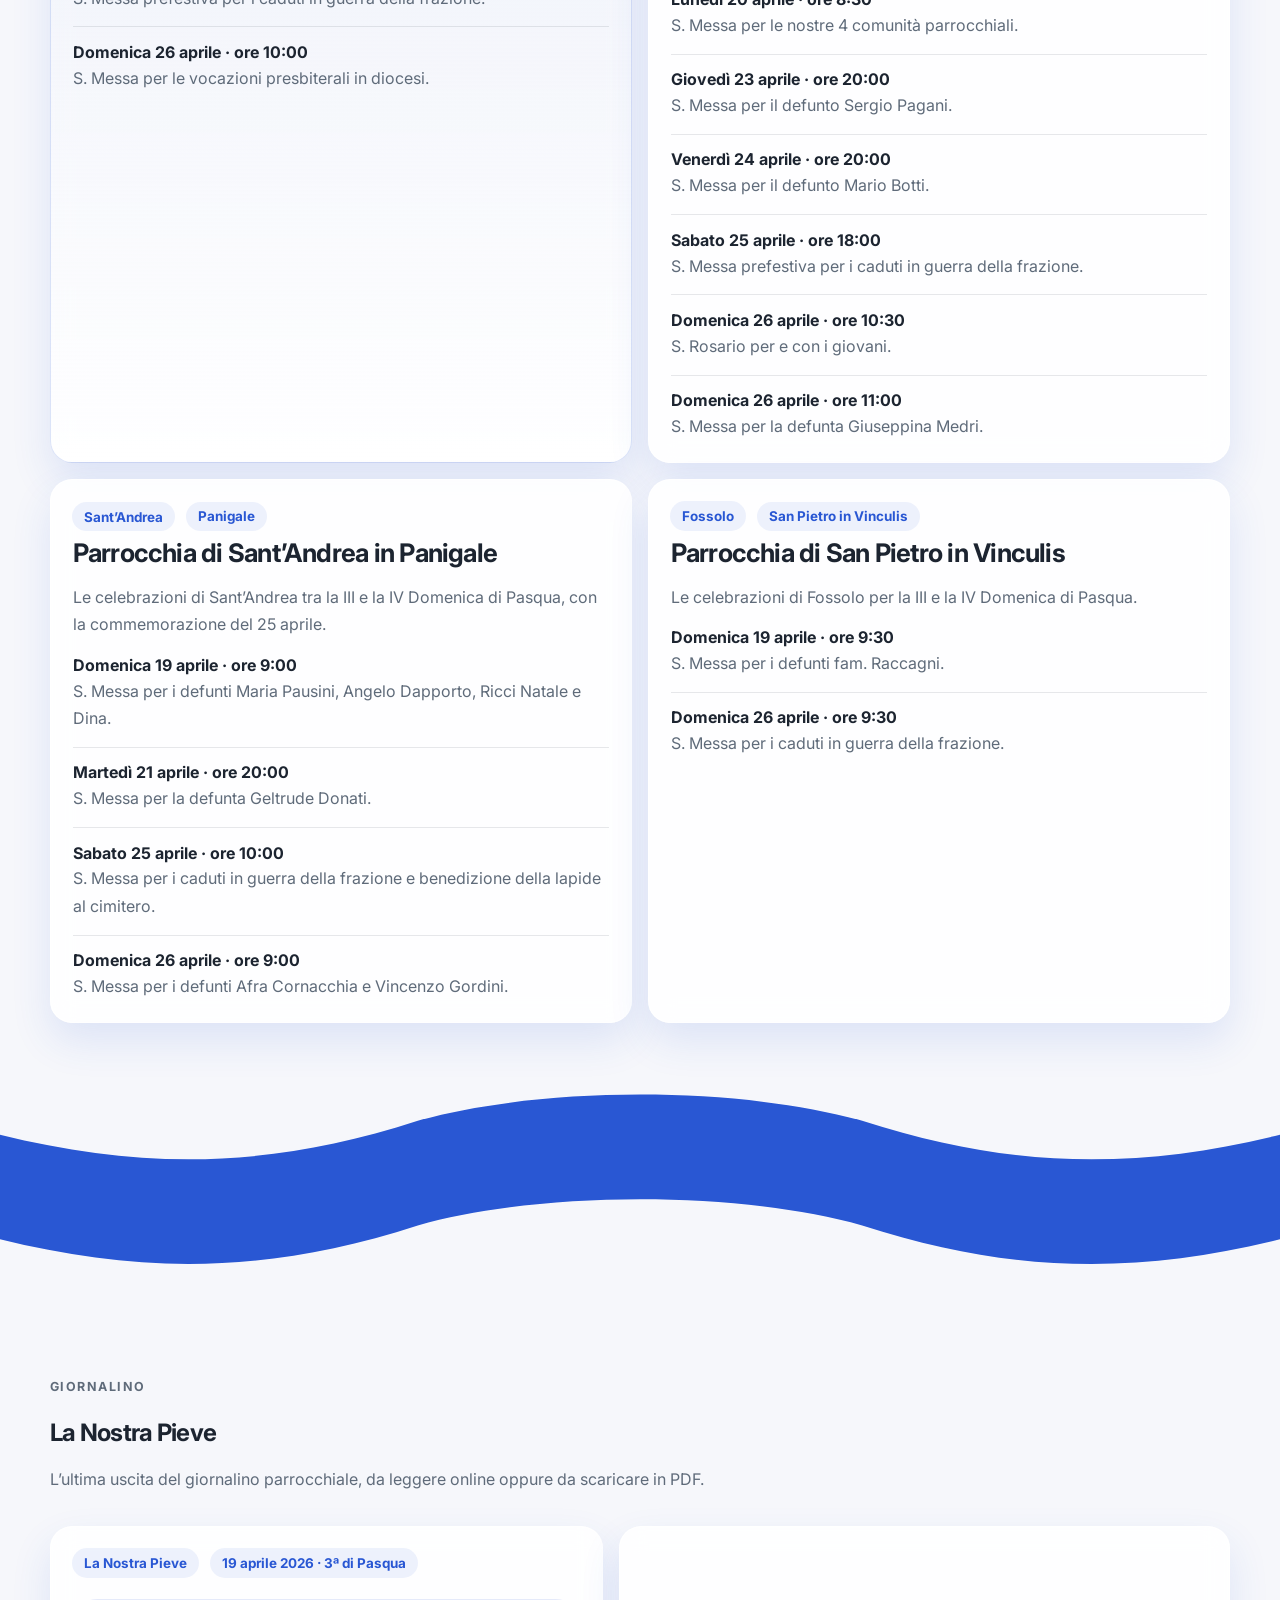
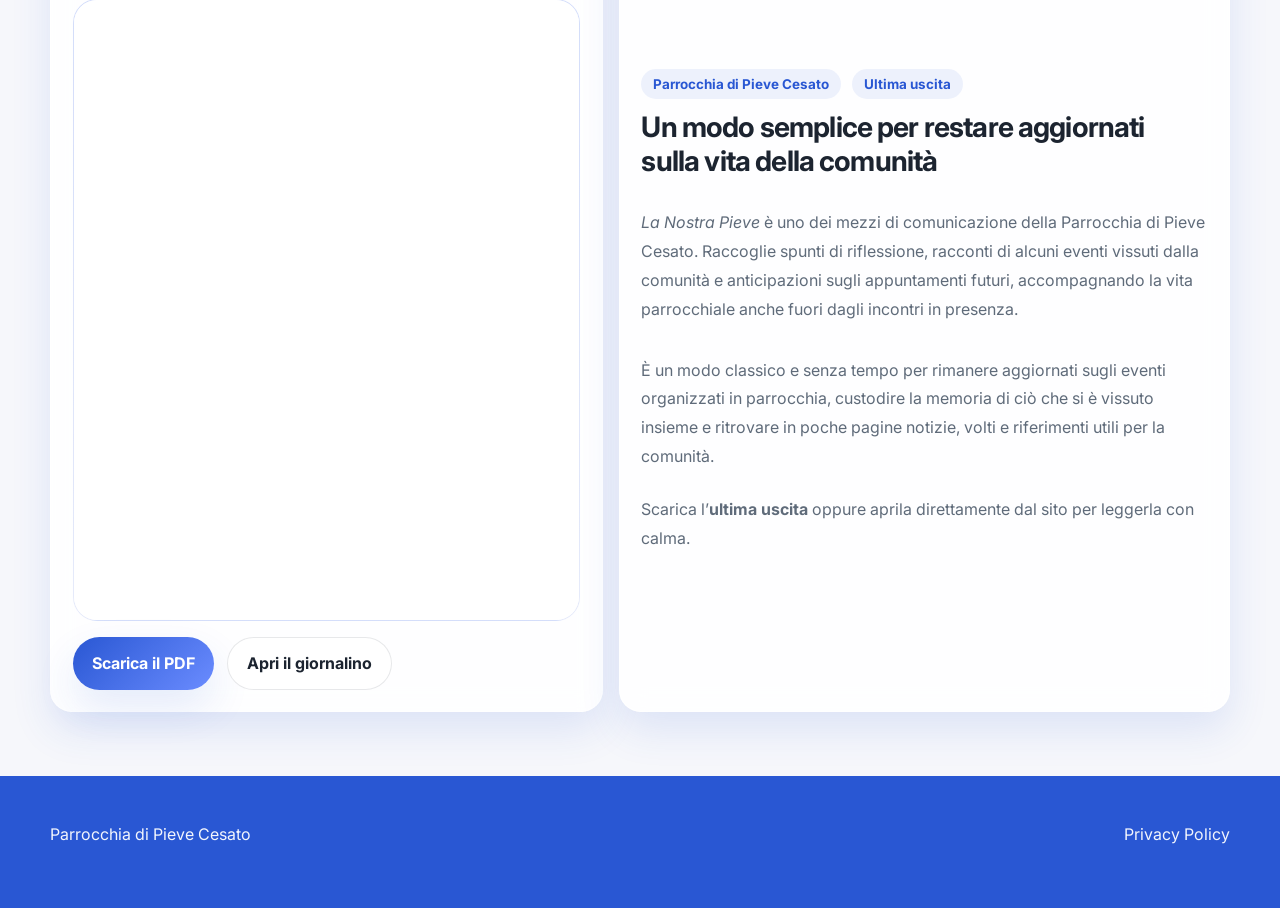
==== commit 30b6670a: "Add Radio Zella homepage news under Circolo Anspi filter" ====
--- a/index.html
+++ b/index.html
@@ -660,6 +660,19 @@
           </div>
 
           <div class="news-list">
+            <article class="news-card" data-news-open="radio-zella-2026" data-news-category="anspi" tabindex="0" role="button" aria-haspopup="dialog" aria-controls="news-overlay-radio-zella-2026">
+              <img class="news-card-thumb" src="assets/home/incontro-radio-zella.jpg" alt="Locandina incontro su Virgilio Neri e Radio Zella a Pieve Cesato" />
+              <div>
+                <div class="news-chip-row">
+                  <span class="news-chip">Circolo Anspi</span>
+                  <span class="news-chip">29 Maggio 2026</span>
+                </div>
+                <h3>Virgilio Neri e la vicenda di Radio Zella a Pieve Cesato</h3>
+                <p>Una serata alla scoperta della storia poco conosciuta di una radio dei servizi segreti americani nel nostro territorio.</p>
+                <span class="news-card-hint">Leggi la news</span>
+              </div>
+            </article>
+
             <article class="news-card" data-news-open="campo-elementari-2026" data-news-category="campo" tabindex="0" role="button" aria-haspopup="dialog" aria-controls="news-overlay-campo-elementari-2026">
               <img class="news-card-thumb" src="assets/home/campo-elementari-2026.jpg" alt="Locandina Campo Estivo Elementari 2026" />
               <div>
@@ -888,6 +901,45 @@
       </section>
     </main>
 
+    <div class="news-overlay" id="news-overlay-radio-zella-2026" aria-hidden="true">
+      <div class="news-overlay-backdrop" data-news-close="radio-zella-2026"></div>
+      <div class="news-overlay-panel" role="dialog" aria-modal="true" aria-labelledby="news-title-radio-zella-2026">
+        <button class="news-close" type="button" aria-label="Chiudi news" data-news-close="radio-zella-2026">×</button>
+        <div class="news-overlay-grid">
+          <div class="news-overlay-media">
+            <img src="assets/home/incontro-radio-zella.jpg" alt="Locandina incontro su Virgilio Neri e Radio Zella a Pieve Cesato" />
+            <div class="share-actions">
+              <a class="button button-primary" href="assets/home/incontro-radio-zella.jpg" download>Scarica immagine</a>
+              <a class="button button-secondary" href="assets/home/incontro-radio-zella.jpg" target="_blank" rel="noopener noreferrer">Apri immagine</a>
+            </div>
+          </div>
+          <div class="news-overlay-body">
+            <div class="news-chip-row">
+              <span class="news-chip">Circolo Anspi</span>
+              <span class="news-chip">29 Maggio 2026</span>
+            </div>
+            <h3 id="news-title-radio-zella-2026">Virgilio Neri e la vicenda di Radio Zella a Pieve Cesato</h3>
+            <p>
+              In occasione degli <strong>80 anni della sezione CAI Faenza</strong>, <strong>Italo Neri</strong> e
+              <strong>Enzo Casadio</strong> racconteranno la storia poco conosciuta di <strong>Virgilio Neri</strong>
+              e di <strong>Radio Zella</strong>, una radio dei servizi segreti americani che ha operato nel nostro
+              territorio durante la seconda guerra mondiale.
+            </p>
+            <p>
+              Sarà presente <strong>Giancarlo Buccioli</strong>, presidente del CAI di Faenza.
+            </p>
+            <p>
+              L'incontro si terrà <strong>venerdì 29 maggio alle ore 20:30</strong> presso la
+              <strong>Sala Parrocchiale di Pieve Cesato</strong> (Faenza).
+            </p>
+            <p>
+              Per informazioni: <strong><a href="tel:+393779157225">377 915 7225</a></strong>.
+            </p>
+          </div>
+        </div>
+      </div>
+    </div>
+
     <div class="news-overlay" id="news-overlay-campo-elementari-2026" aria-hidden="true">
       <div class="news-overlay-backdrop" data-news-close="campo-elementari-2026"></div>
       <div class="news-overlay-panel" role="dialog" aria-modal="true" aria-labelledby="news-title-campo-elementari-2026">
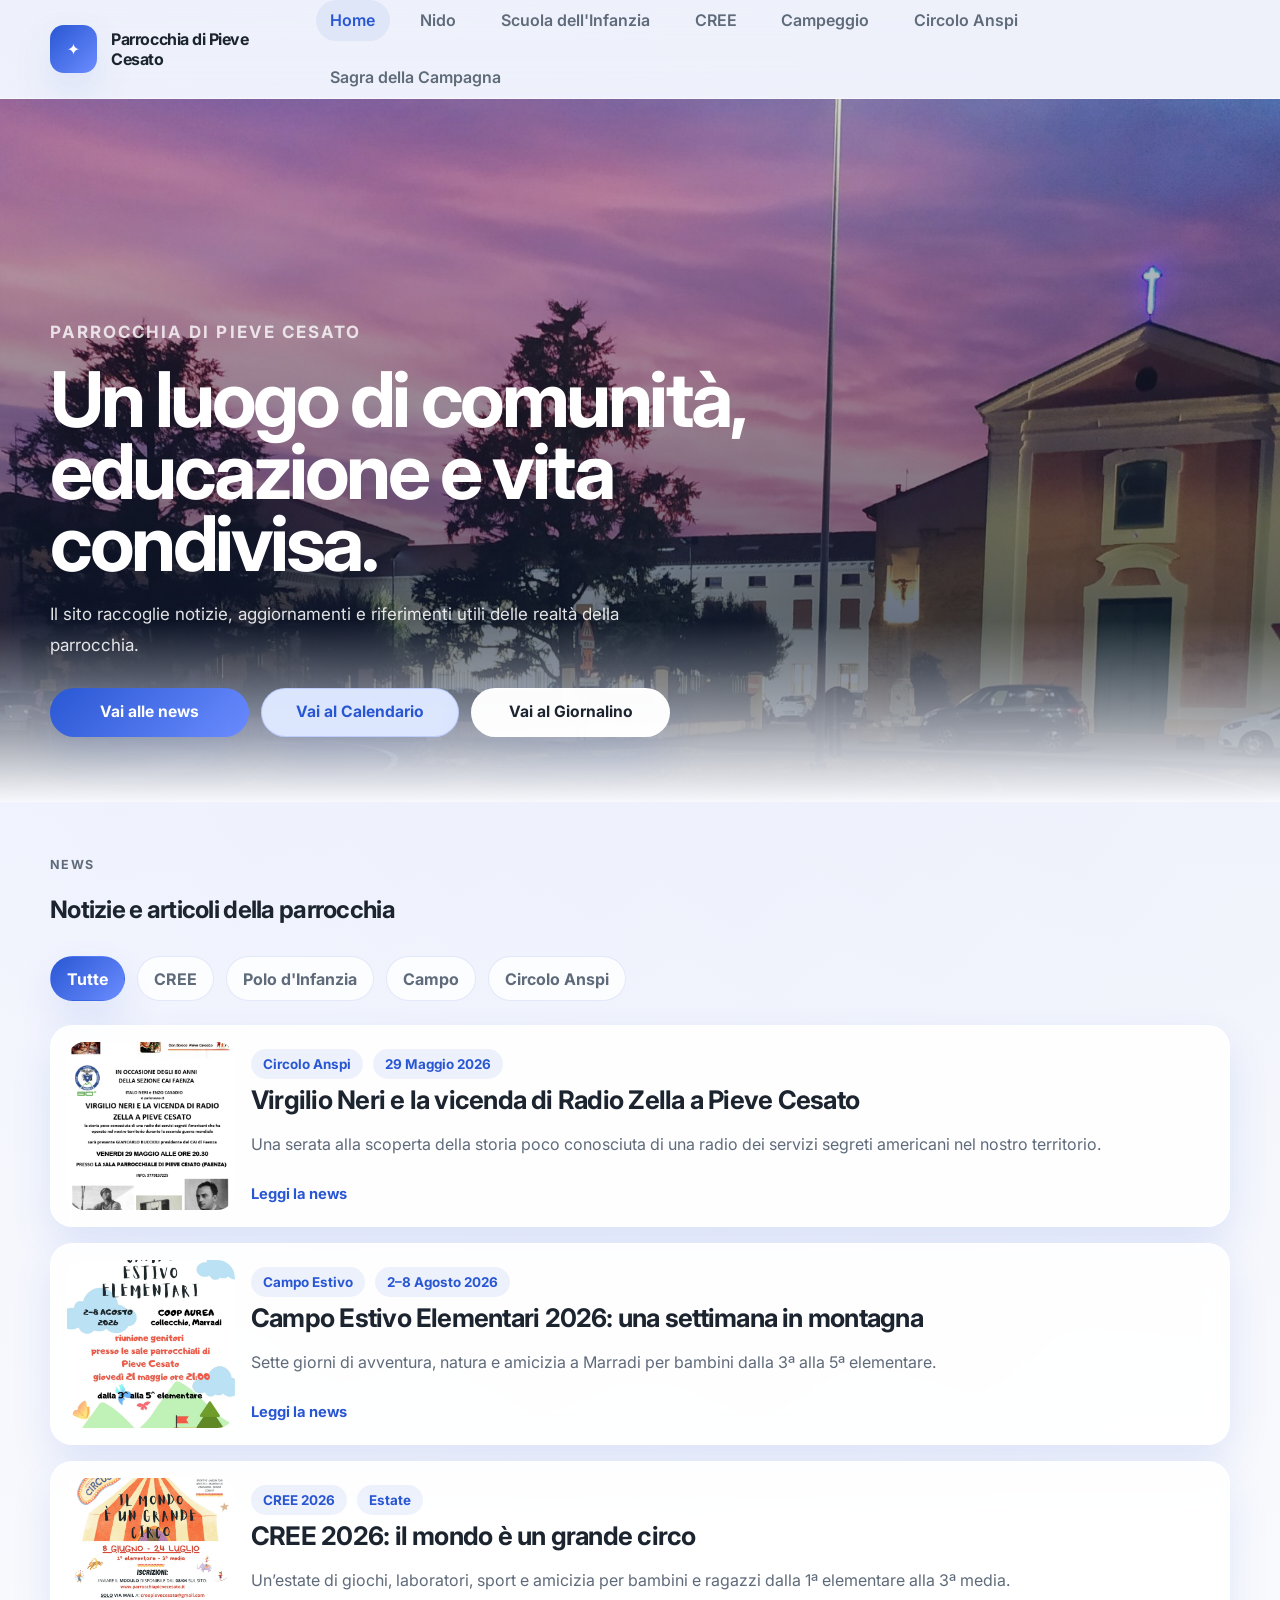
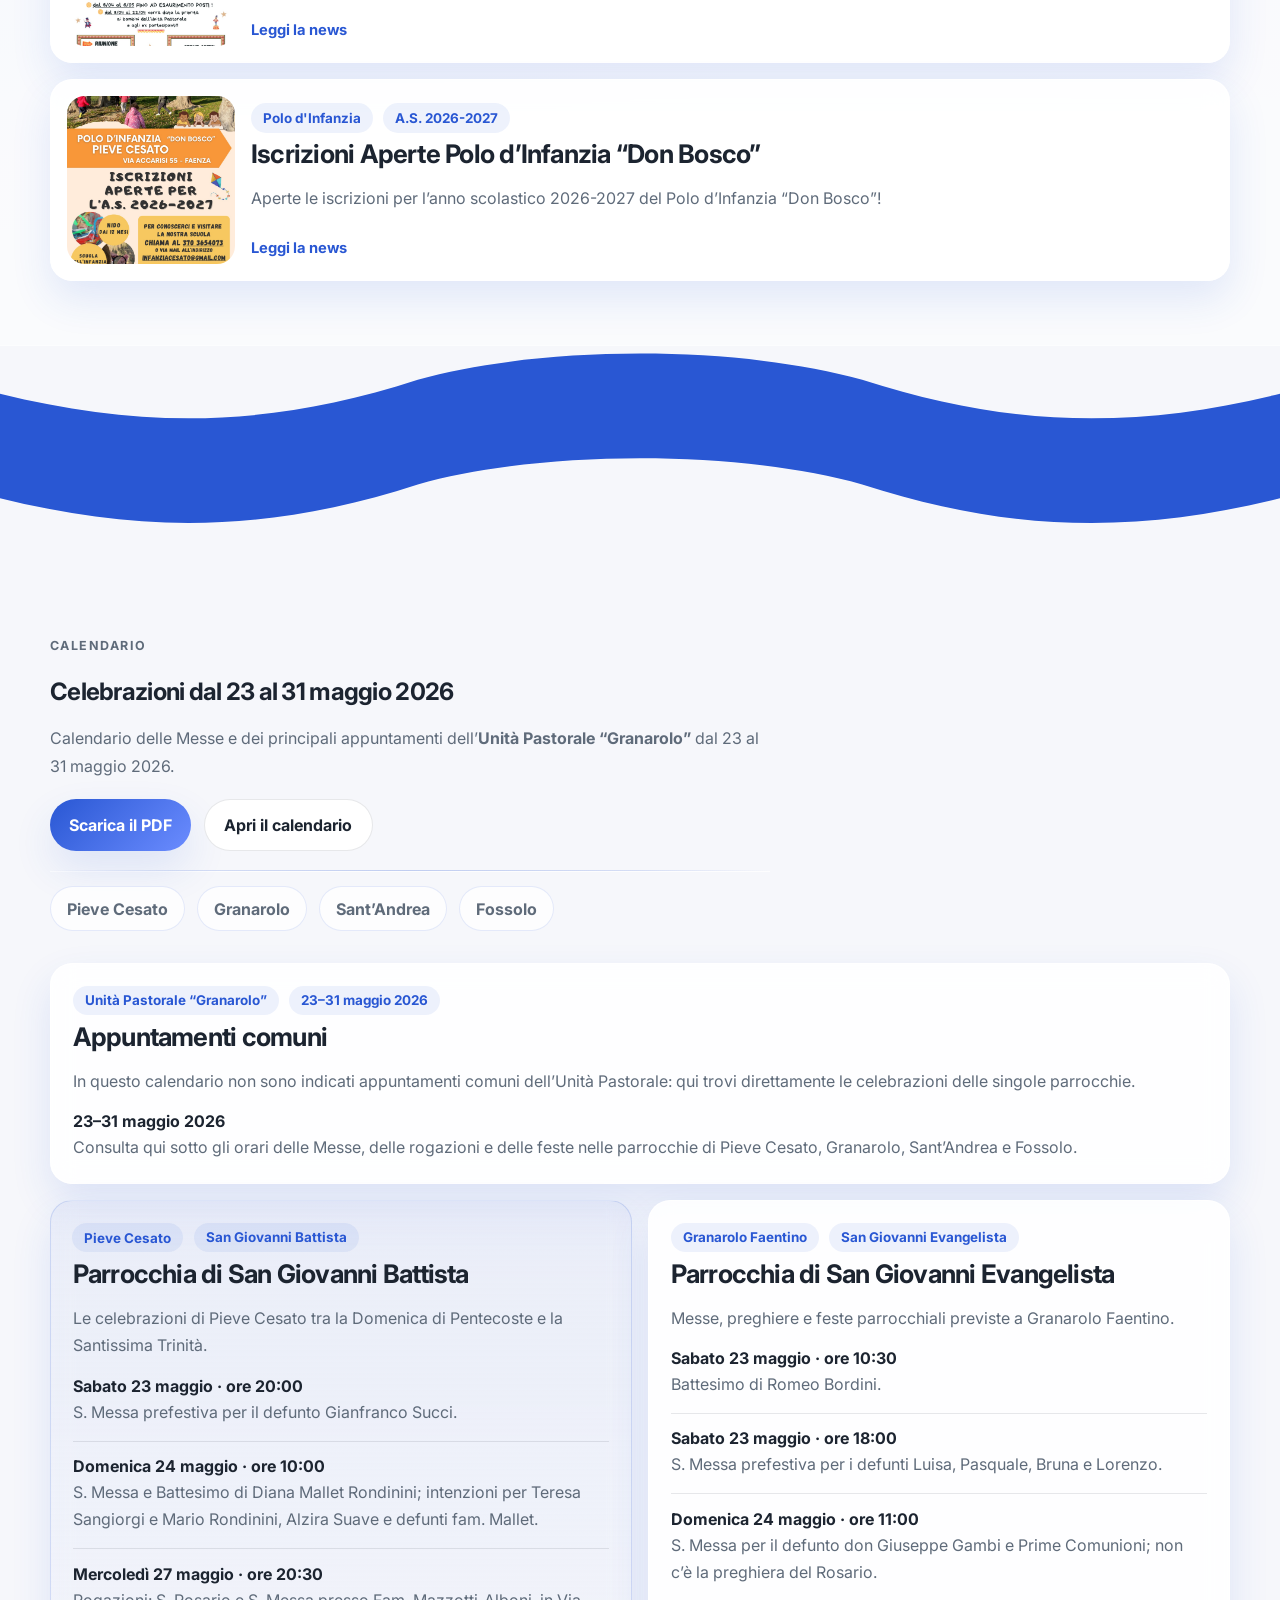
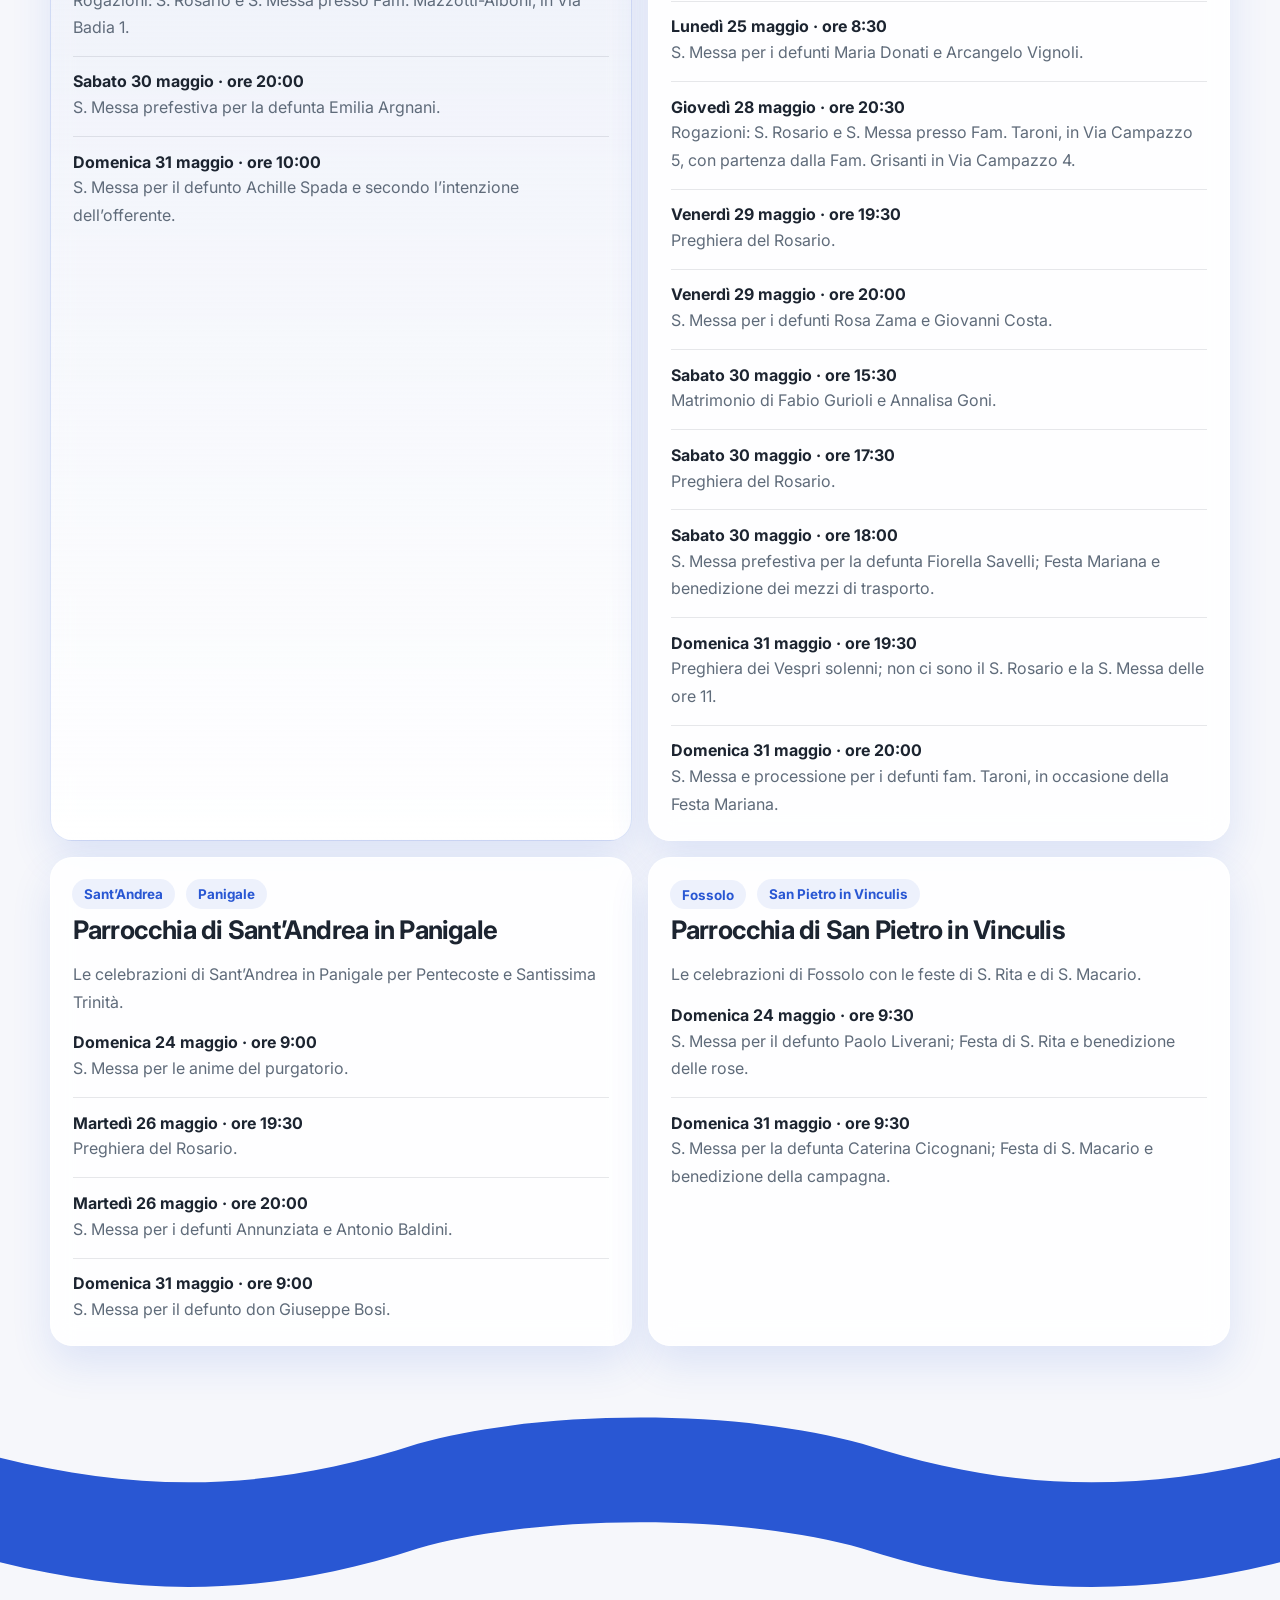
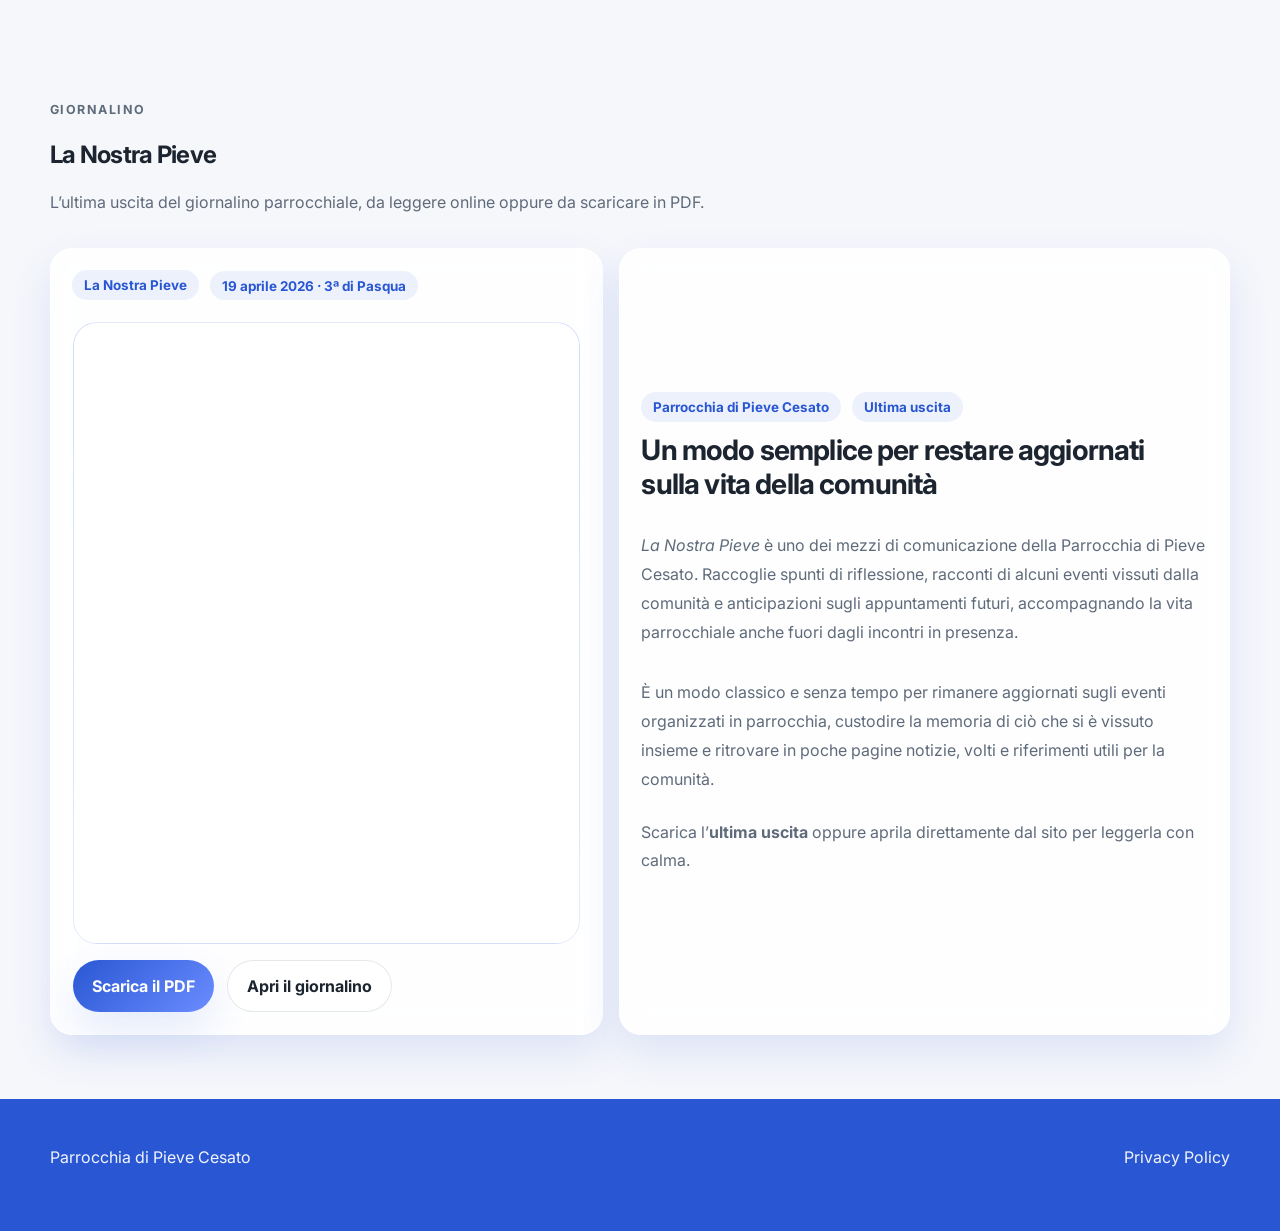
==== commit 3866450e: "Update homepage calendar for late May 2026" ====
--- a/index.html
+++ b/index.html
@@ -729,13 +729,13 @@
         <div class="container">
           <div class="section-head">
             <p class="eyebrow">Calendario</p>
-            <h2>Celebrazioni dal 18 al 26 aprile 2026</h2>
-            <p>
-              Calendario delle Messe e dei principali appuntamenti dell’<strong>Unità Pastorale “Granarolo”</strong>.
+            <h2>Celebrazioni dal 23 al 31 maggio 2026</h2>
+            <p>
+              Calendario delle Messe e dei principali appuntamenti dell’<strong>Unità Pastorale “Granarolo”</strong> dal 23 al 31 maggio 2026.
             </p>
             <div class="calendar-section-actions">
-              <a class="button button-primary" href="assets/documenti/calendario-unita-pastorale-11-19-aprile-2026.jpg" download>Scarica il calendario</a>
-              <a class="button button-secondary" href="assets/documenti/calendario-unita-pastorale-11-19-aprile-2026.jpg" target="_blank" rel="noopener noreferrer">Apri il calendario</a>
+              <a class="button button-primary" href="assets/documenti/calendario-unita-pastorale-23-31-maggio-2026.pdf" download>Scarica il PDF</a>
+              <a class="button button-secondary" href="assets/documenti/calendario-unita-pastorale-23-31-maggio-2026.pdf" target="_blank" rel="noopener noreferrer">Apri il calendario</a>
             </div>
             <div class="calendar-section-divider" aria-hidden="true"></div>
             <div class="calendar-jump-bar" aria-label="Vai direttamente alla parrocchia desiderata">
@@ -750,14 +750,14 @@
             <article class="calendar-card calendar-card-wide">
               <div class="news-chip-row">
                 <span class="news-chip">Unità Pastorale “Granarolo”</span>
-                <span class="news-chip">18–26 aprile 2026</span>
+                <span class="news-chip">23–31 maggio 2026</span>
               </div>
               <h3>Appuntamenti comuni</h3>
               <p>
                 In questo calendario non sono indicati appuntamenti comuni dell’Unità Pastorale: qui trovi direttamente le celebrazioni delle singole parrocchie.
               </p>
               <ul class="calendar-list">
-                <li><strong>18–26 aprile 2026</strong><span>Consulta qui sotto gli orari delle Messe e delle celebrazioni per Pieve Cesato, Granarolo, Sant’Andrea e Fossolo.</span></li>
+                <li><strong>23–31 maggio 2026</strong><span>Consulta qui sotto gli orari delle Messe, delle rogazioni e delle feste nelle parrocchie di Pieve Cesato, Granarolo, Sant’Andrea e Fossolo.</span></li>
               </ul>
             </article>
 
@@ -768,14 +768,14 @@
               </div>
               <h3>Parrocchia di San Giovanni Battista</h3>
               <p>
-                Le celebrazioni di Pieve Cesato per la III e la IV Domenica di Pasqua.
+                Le celebrazioni di Pieve Cesato tra la Domenica di Pentecoste e la Santissima Trinità.
               </p>
               <ul class="calendar-list">
-                <li><strong>Sabato 18 aprile · ore 20:00</strong><span>S. Messa prefestiva per il defunto Lorenzo Guarisco.</span></li>
-                <li><strong>Domenica 19 aprile · ore 10:00</strong><span>S. Messa per la defunta Geltrude Donati.</span></li>
-                <li><strong>Mercoledì 22 aprile · ore 20:00</strong><span>S. Messa per i defunti Teresa Rondinini e Lino Boschi.</span></li>
-                <li><strong>Sabato 25 aprile · ore 20:00</strong><span>S. Messa prefestiva per i caduti in guerra della frazione.</span></li>
-                <li><strong>Domenica 26 aprile · ore 10:00</strong><span>S. Messa per le vocazioni presbiterali in diocesi.</span></li>
+                <li><strong>Sabato 23 maggio · ore 20:00</strong><span>S. Messa prefestiva per il defunto Gianfranco Succi.</span></li>
+                <li><strong>Domenica 24 maggio · ore 10:00</strong><span>S. Messa e Battesimo di Diana Mallet Rondinini; intenzioni per Teresa Sangiorgi e Mario Rondinini, Alzira Suave e defunti fam. Mallet.</span></li>
+                <li><strong>Mercoledì 27 maggio · ore 20:30</strong><span>Rogazioni: S. Rosario e S. Messa presso Fam. Mazzotti-Alboni, in Via Badia 1.</span></li>
+                <li><strong>Sabato 30 maggio · ore 20:00</strong><span>S. Messa prefestiva per la defunta Emilia Argnani.</span></li>
+                <li><strong>Domenica 31 maggio · ore 10:00</strong><span>S. Messa per il defunto Achille Spada e secondo l’intenzione dell’offerente.</span></li>
               </ul>
             </article>
 
@@ -786,18 +786,21 @@
               </div>
               <h3>Parrocchia di San Giovanni Evangelista</h3>
               <p>
-                Messe e momenti di preghiera previsti a Granarolo Faentino tra la III e la IV Domenica di Pasqua.
+                Messe, preghiere e feste parrocchiali previste a Granarolo Faentino.
               </p>
               <ul class="calendar-list">
-                <li><strong>Sabato 18 aprile · ore 18:00</strong><span>S. Messa prefestiva per i defunti Maria Prati e Giulio Vignoli.</span></li>
-                <li><strong>Domenica 19 aprile · ore 10:30</strong><span>S. Rosario per gli ammalati.</span></li>
-                <li><strong>Domenica 19 aprile · ore 11:00</strong><span>S. Messa per gli ammalati.</span></li>
-                <li><strong>Lunedì 20 aprile · ore 8:30</strong><span>S. Messa per le nostre 4 comunità parrocchiali.</span></li>
-                <li><strong>Giovedì 23 aprile · ore 20:00</strong><span>S. Messa per il defunto Sergio Pagani.</span></li>
-                <li><strong>Venerdì 24 aprile · ore 20:00</strong><span>S. Messa per il defunto Mario Botti.</span></li>
-                <li><strong>Sabato 25 aprile · ore 18:00</strong><span>S. Messa prefestiva per i caduti in guerra della frazione.</span></li>
-                <li><strong>Domenica 26 aprile · ore 10:30</strong><span>S. Rosario per e con i giovani.</span></li>
-                <li><strong>Domenica 26 aprile · ore 11:00</strong><span>S. Messa per la defunta Giuseppina Medri.</span></li>
+                <li><strong>Sabato 23 maggio · ore 10:30</strong><span>Battesimo di Romeo Bordini.</span></li>
+                <li><strong>Sabato 23 maggio · ore 18:00</strong><span>S. Messa prefestiva per i defunti Luisa, Pasquale, Bruna e Lorenzo.</span></li>
+                <li><strong>Domenica 24 maggio · ore 11:00</strong><span>S. Messa per il defunto don Giuseppe Gambi e Prime Comunioni; non c’è la preghiera del Rosario.</span></li>
+                <li><strong>Lunedì 25 maggio · ore 8:30</strong><span>S. Messa per i defunti Maria Donati e Arcangelo Vignoli.</span></li>
+                <li><strong>Giovedì 28 maggio · ore 20:30</strong><span>Rogazioni: S. Rosario e S. Messa presso Fam. Taroni, in Via Campazzo 5, con partenza dalla Fam. Grisanti in Via Campazzo 4.</span></li>
+                <li><strong>Venerdì 29 maggio · ore 19:30</strong><span>Preghiera del Rosario.</span></li>
+                <li><strong>Venerdì 29 maggio · ore 20:00</strong><span>S. Messa per i defunti Rosa Zama e Giovanni Costa.</span></li>
+                <li><strong>Sabato 30 maggio · ore 15:30</strong><span>Matrimonio di Fabio Gurioli e Annalisa Goni.</span></li>
+                <li><strong>Sabato 30 maggio · ore 17:30</strong><span>Preghiera del Rosario.</span></li>
+                <li><strong>Sabato 30 maggio · ore 18:00</strong><span>S. Messa prefestiva per la defunta Fiorella Savelli; Festa Mariana e benedizione dei mezzi di trasporto.</span></li>
+                <li><strong>Domenica 31 maggio · ore 19:30</strong><span>Preghiera dei Vespri solenni; non ci sono il S. Rosario e la S. Messa delle ore 11.</span></li>
+                <li><strong>Domenica 31 maggio · ore 20:00</strong><span>S. Messa e processione per i defunti fam. Taroni, in occasione della Festa Mariana.</span></li>
               </ul>
             </article>
 
@@ -808,13 +811,13 @@
               </div>
               <h3>Parrocchia di Sant’Andrea in Panigale</h3>
               <p>
-                Le celebrazioni di Sant’Andrea tra la III e la IV Domenica di Pasqua, con la commemorazione del 25 aprile.
+                Le celebrazioni di Sant’Andrea in Panigale per Pentecoste e Santissima Trinità.
               </p>
               <ul class="calendar-list">
-                <li><strong>Domenica 19 aprile · ore 9:00</strong><span>S. Messa per i defunti Maria Pausini, Angelo Dapporto, Ricci Natale e Dina.</span></li>
-                <li><strong>Martedì 21 aprile · ore 20:00</strong><span>S. Messa per la defunta Geltrude Donati.</span></li>
-                <li><strong>Sabato 25 aprile · ore 10:00</strong><span>S. Messa per i caduti in guerra della frazione e benedizione della lapide al cimitero.</span></li>
-                <li><strong>Domenica 26 aprile · ore 9:00</strong><span>S. Messa per i defunti Afra Cornacchia e Vincenzo Gordini.</span></li>
+                <li><strong>Domenica 24 maggio · ore 9:00</strong><span>S. Messa per le anime del purgatorio.</span></li>
+                <li><strong>Martedì 26 maggio · ore 19:30</strong><span>Preghiera del Rosario.</span></li>
+                <li><strong>Martedì 26 maggio · ore 20:00</strong><span>S. Messa per i defunti Annunziata e Antonio Baldini.</span></li>
+                <li><strong>Domenica 31 maggio · ore 9:00</strong><span>S. Messa per il defunto don Giuseppe Bosi.</span></li>
               </ul>
             </article>
 
@@ -825,11 +828,11 @@
               </div>
               <h3>Parrocchia di San Pietro in Vinculis</h3>
               <p>
-                Le celebrazioni di Fossolo per la III e la IV Domenica di Pasqua.
+                Le celebrazioni di Fossolo con le feste di S. Rita e di S. Macario.
               </p>
               <ul class="calendar-list">
-                <li><strong>Domenica 19 aprile · ore 9:30</strong><span>S. Messa per i defunti fam. Raccagni.</span></li>
-                <li><strong>Domenica 26 aprile · ore 9:30</strong><span>S. Messa per i caduti in guerra della frazione.</span></li>
+                <li><strong>Domenica 24 maggio · ore 9:30</strong><span>S. Messa per il defunto Paolo Liverani; Festa di S. Rita e benedizione delle rose.</span></li>
+                <li><strong>Domenica 31 maggio · ore 9:30</strong><span>S. Messa per la defunta Caterina Cicognani; Festa di S. Macario e benedizione della campagna.</span></li>
               </ul>
             </article>
           </div>
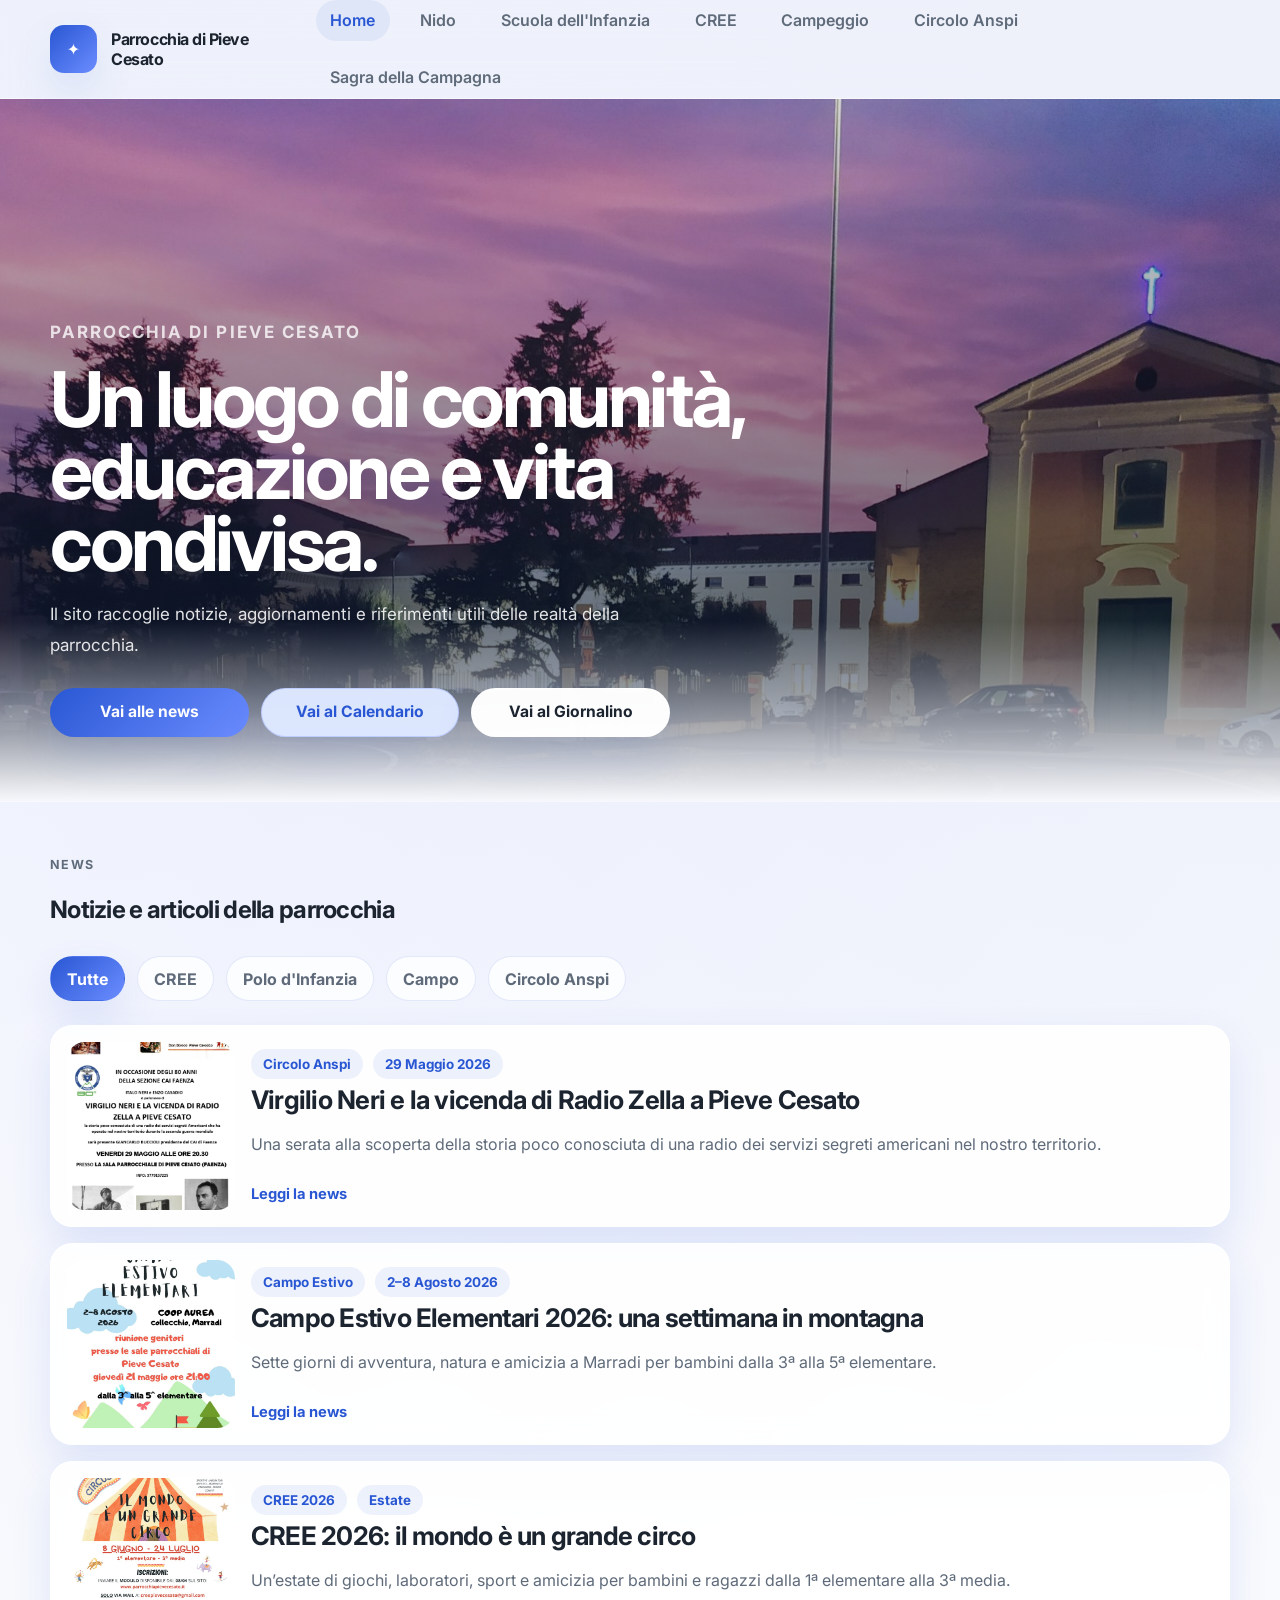
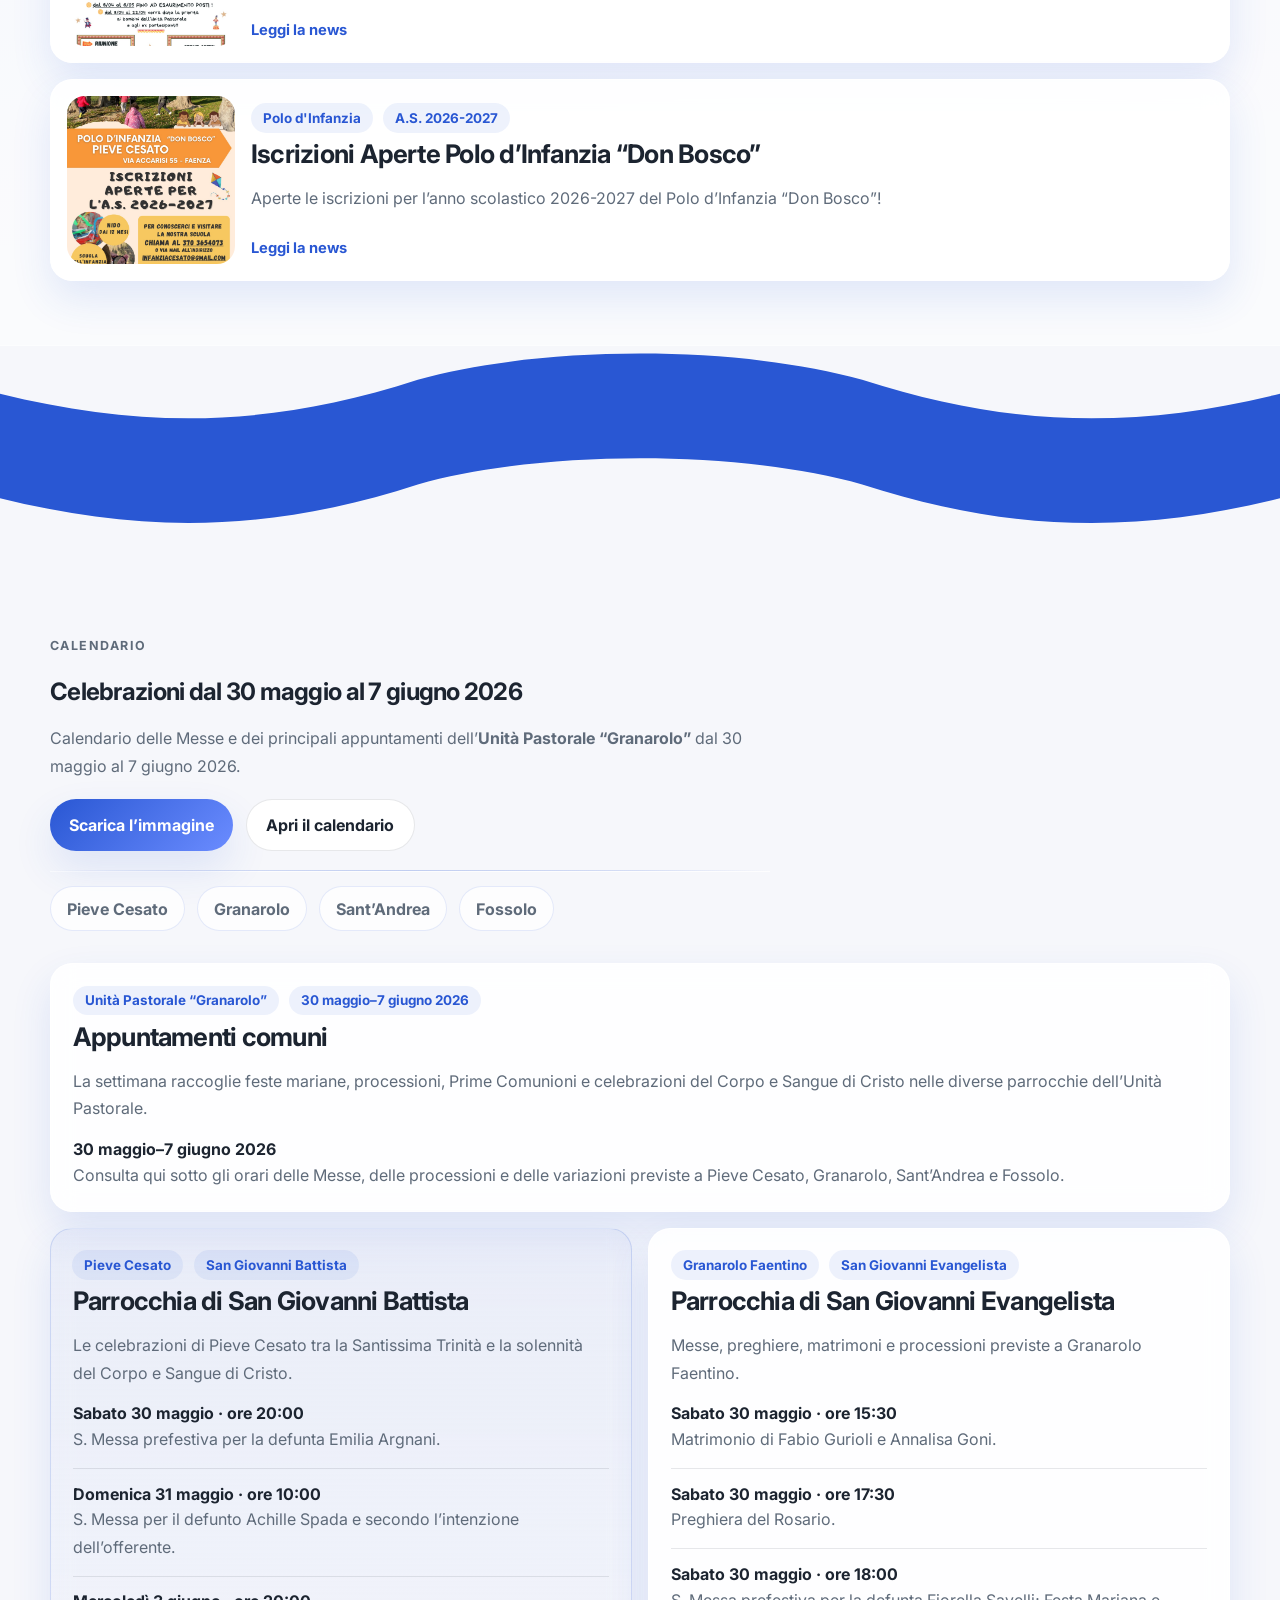
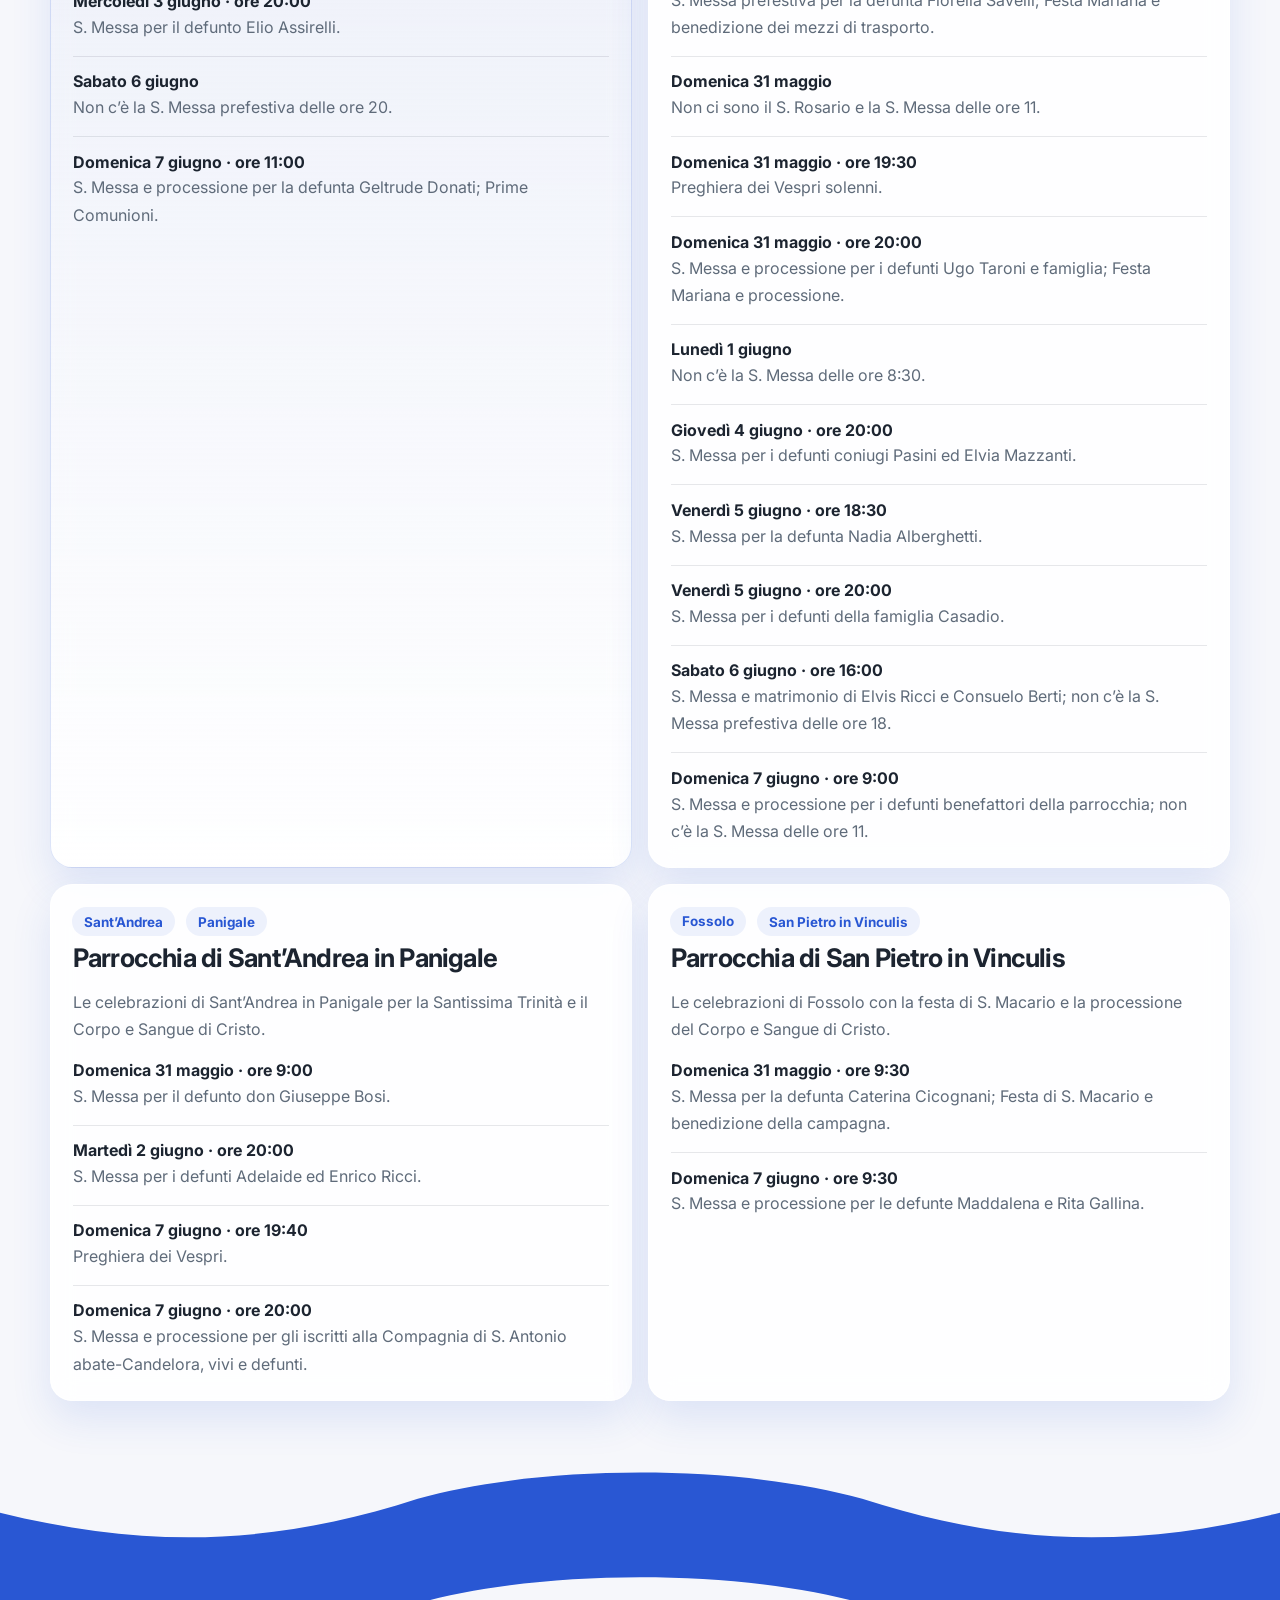
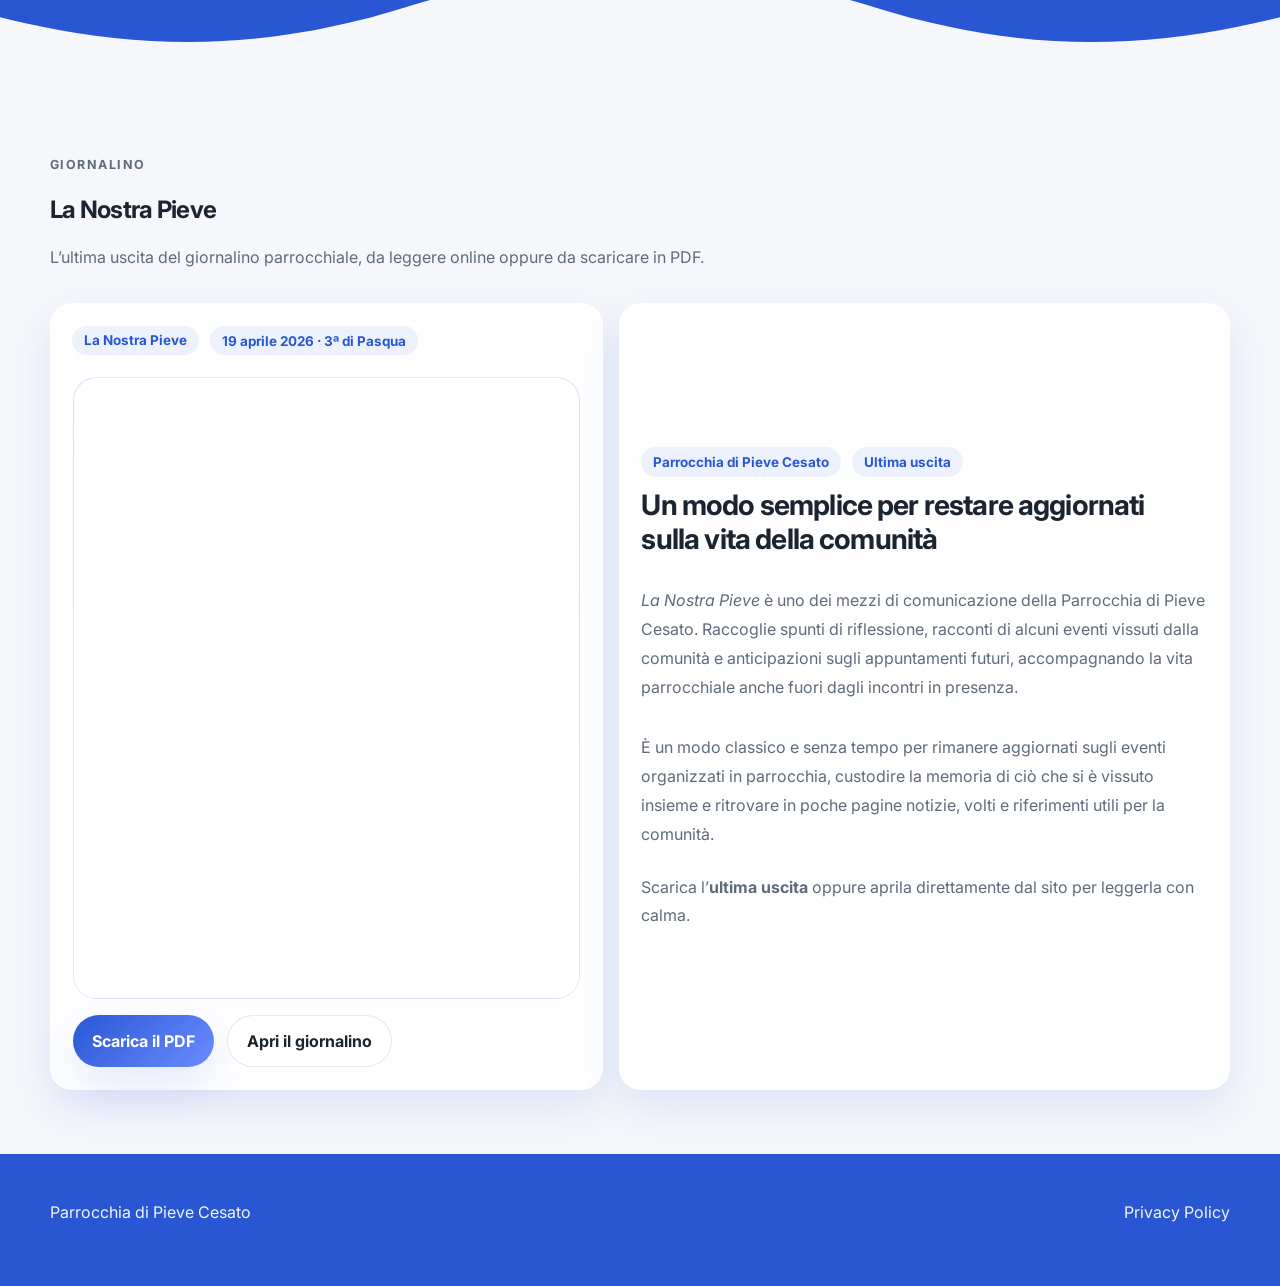
==== commit 3401662b: "Update homepage calendar" ====
--- a/index.html
+++ b/index.html
@@ -729,13 +729,13 @@
         <div class="container">
           <div class="section-head">
             <p class="eyebrow">Calendario</p>
-            <h2>Celebrazioni dal 23 al 31 maggio 2026</h2>
-            <p>
-              Calendario delle Messe e dei principali appuntamenti dell’<strong>Unità Pastorale “Granarolo”</strong> dal 23 al 31 maggio 2026.
+            <h2>Celebrazioni dal 30 maggio al 7 giugno 2026</h2>
+            <p>
+              Calendario delle Messe e dei principali appuntamenti dell’<strong>Unità Pastorale “Granarolo”</strong> dal 30 maggio al 7 giugno 2026.
             </p>
             <div class="calendar-section-actions">
-              <a class="button button-primary" href="assets/documenti/calendario-unita-pastorale-23-31-maggio-2026.pdf" download>Scarica il PDF</a>
-              <a class="button button-secondary" href="assets/documenti/calendario-unita-pastorale-23-31-maggio-2026.pdf" target="_blank" rel="noopener noreferrer">Apri il calendario</a>
+              <a class="button button-primary" href="assets/documenti/calendario-unita-pastorale-30-maggio-7-giugno-2026.jpg" download>Scarica l’immagine</a>
+              <a class="button button-secondary" href="assets/documenti/calendario-unita-pastorale-30-maggio-7-giugno-2026.jpg" target="_blank" rel="noopener noreferrer">Apri il calendario</a>
             </div>
             <div class="calendar-section-divider" aria-hidden="true"></div>
             <div class="calendar-jump-bar" aria-label="Vai direttamente alla parrocchia desiderata">
@@ -750,14 +750,14 @@
             <article class="calendar-card calendar-card-wide">
               <div class="news-chip-row">
                 <span class="news-chip">Unità Pastorale “Granarolo”</span>
-                <span class="news-chip">23–31 maggio 2026</span>
+                <span class="news-chip">30 maggio–7 giugno 2026</span>
               </div>
               <h3>Appuntamenti comuni</h3>
               <p>
-                In questo calendario non sono indicati appuntamenti comuni dell’Unità Pastorale: qui trovi direttamente le celebrazioni delle singole parrocchie.
+                La settimana raccoglie feste mariane, processioni, Prime Comunioni e celebrazioni del Corpo e Sangue di Cristo nelle diverse parrocchie dell’Unità Pastorale.
               </p>
               <ul class="calendar-list">
-                <li><strong>23–31 maggio 2026</strong><span>Consulta qui sotto gli orari delle Messe, delle rogazioni e delle feste nelle parrocchie di Pieve Cesato, Granarolo, Sant’Andrea e Fossolo.</span></li>
+                <li><strong>30 maggio–7 giugno 2026</strong><span>Consulta qui sotto gli orari delle Messe, delle processioni e delle variazioni previste a Pieve Cesato, Granarolo, Sant’Andrea e Fossolo.</span></li>
               </ul>
             </article>
 
@@ -768,14 +768,14 @@
               </div>
               <h3>Parrocchia di San Giovanni Battista</h3>
               <p>
-                Le celebrazioni di Pieve Cesato tra la Domenica di Pentecoste e la Santissima Trinità.
+                Le celebrazioni di Pieve Cesato tra la Santissima Trinità e la solennità del Corpo e Sangue di Cristo.
               </p>
               <ul class="calendar-list">
-                <li><strong>Sabato 23 maggio · ore 20:00</strong><span>S. Messa prefestiva per il defunto Gianfranco Succi.</span></li>
-                <li><strong>Domenica 24 maggio · ore 10:00</strong><span>S. Messa e Battesimo di Diana Mallet Rondinini; intenzioni per Teresa Sangiorgi e Mario Rondinini, Alzira Suave e defunti fam. Mallet.</span></li>
-                <li><strong>Mercoledì 27 maggio · ore 20:30</strong><span>Rogazioni: S. Rosario e S. Messa presso Fam. Mazzotti-Alboni, in Via Badia 1.</span></li>
                 <li><strong>Sabato 30 maggio · ore 20:00</strong><span>S. Messa prefestiva per la defunta Emilia Argnani.</span></li>
                 <li><strong>Domenica 31 maggio · ore 10:00</strong><span>S. Messa per il defunto Achille Spada e secondo l’intenzione dell’offerente.</span></li>
+                <li><strong>Mercoledì 3 giugno · ore 20:00</strong><span>S. Messa per il defunto Elio Assirelli.</span></li>
+                <li><strong>Sabato 6 giugno</strong><span>Non c’è la S. Messa prefestiva delle ore 20.</span></li>
+                <li><strong>Domenica 7 giugno · ore 11:00</strong><span>S. Messa e processione per la defunta Geltrude Donati; Prime Comunioni.</span></li>
               </ul>
             </article>
 
@@ -786,21 +786,21 @@
               </div>
               <h3>Parrocchia di San Giovanni Evangelista</h3>
               <p>
-                Messe, preghiere e feste parrocchiali previste a Granarolo Faentino.
+                Messe, preghiere, matrimoni e processioni previste a Granarolo Faentino.
               </p>
               <ul class="calendar-list">
-                <li><strong>Sabato 23 maggio · ore 10:30</strong><span>Battesimo di Romeo Bordini.</span></li>
-                <li><strong>Sabato 23 maggio · ore 18:00</strong><span>S. Messa prefestiva per i defunti Luisa, Pasquale, Bruna e Lorenzo.</span></li>
-                <li><strong>Domenica 24 maggio · ore 11:00</strong><span>S. Messa per il defunto don Giuseppe Gambi e Prime Comunioni; non c’è la preghiera del Rosario.</span></li>
-                <li><strong>Lunedì 25 maggio · ore 8:30</strong><span>S. Messa per i defunti Maria Donati e Arcangelo Vignoli.</span></li>
-                <li><strong>Giovedì 28 maggio · ore 20:30</strong><span>Rogazioni: S. Rosario e S. Messa presso Fam. Taroni, in Via Campazzo 5, con partenza dalla Fam. Grisanti in Via Campazzo 4.</span></li>
-                <li><strong>Venerdì 29 maggio · ore 19:30</strong><span>Preghiera del Rosario.</span></li>
-                <li><strong>Venerdì 29 maggio · ore 20:00</strong><span>S. Messa per i defunti Rosa Zama e Giovanni Costa.</span></li>
                 <li><strong>Sabato 30 maggio · ore 15:30</strong><span>Matrimonio di Fabio Gurioli e Annalisa Goni.</span></li>
                 <li><strong>Sabato 30 maggio · ore 17:30</strong><span>Preghiera del Rosario.</span></li>
                 <li><strong>Sabato 30 maggio · ore 18:00</strong><span>S. Messa prefestiva per la defunta Fiorella Savelli; Festa Mariana e benedizione dei mezzi di trasporto.</span></li>
-                <li><strong>Domenica 31 maggio · ore 19:30</strong><span>Preghiera dei Vespri solenni; non ci sono il S. Rosario e la S. Messa delle ore 11.</span></li>
-                <li><strong>Domenica 31 maggio · ore 20:00</strong><span>S. Messa e processione per i defunti fam. Taroni, in occasione della Festa Mariana.</span></li>
+                <li><strong>Domenica 31 maggio</strong><span>Non ci sono il S. Rosario e la S. Messa delle ore 11.</span></li>
+                <li><strong>Domenica 31 maggio · ore 19:30</strong><span>Preghiera dei Vespri solenni.</span></li>
+                <li><strong>Domenica 31 maggio · ore 20:00</strong><span>S. Messa e processione per i defunti Ugo Taroni e famiglia; Festa Mariana e processione.</span></li>
+                <li><strong>Lunedì 1 giugno</strong><span>Non c’è la S. Messa delle ore 8:30.</span></li>
+                <li><strong>Giovedì 4 giugno · ore 20:00</strong><span>S. Messa per i defunti coniugi Pasini ed Elvia Mazzanti.</span></li>
+                <li><strong>Venerdì 5 giugno · ore 18:30</strong><span>S. Messa per la defunta Nadia Alberghetti.</span></li>
+                <li><strong>Venerdì 5 giugno · ore 20:00</strong><span>S. Messa per i defunti della famiglia Casadio.</span></li>
+                <li><strong>Sabato 6 giugno · ore 16:00</strong><span>S. Messa e matrimonio di Elvis Ricci e Consuelo Berti; non c’è la S. Messa prefestiva delle ore 18.</span></li>
+                <li><strong>Domenica 7 giugno · ore 9:00</strong><span>S. Messa e processione per i defunti benefattori della parrocchia; non c’è la S. Messa delle ore 11.</span></li>
               </ul>
             </article>
 
@@ -811,13 +811,13 @@
               </div>
               <h3>Parrocchia di Sant’Andrea in Panigale</h3>
               <p>
-                Le celebrazioni di Sant’Andrea in Panigale per Pentecoste e Santissima Trinità.
+                Le celebrazioni di Sant’Andrea in Panigale per la Santissima Trinità e il Corpo e Sangue di Cristo.
               </p>
               <ul class="calendar-list">
-                <li><strong>Domenica 24 maggio · ore 9:00</strong><span>S. Messa per le anime del purgatorio.</span></li>
-                <li><strong>Martedì 26 maggio · ore 19:30</strong><span>Preghiera del Rosario.</span></li>
-                <li><strong>Martedì 26 maggio · ore 20:00</strong><span>S. Messa per i defunti Annunziata e Antonio Baldini.</span></li>
                 <li><strong>Domenica 31 maggio · ore 9:00</strong><span>S. Messa per il defunto don Giuseppe Bosi.</span></li>
+                <li><strong>Martedì 2 giugno · ore 20:00</strong><span>S. Messa per i defunti Adelaide ed Enrico Ricci.</span></li>
+                <li><strong>Domenica 7 giugno · ore 19:40</strong><span>Preghiera dei Vespri.</span></li>
+                <li><strong>Domenica 7 giugno · ore 20:00</strong><span>S. Messa e processione per gli iscritti alla Compagnia di S. Antonio abate-Candelora, vivi e defunti.</span></li>
               </ul>
             </article>
 
@@ -828,11 +828,11 @@
               </div>
               <h3>Parrocchia di San Pietro in Vinculis</h3>
               <p>
-                Le celebrazioni di Fossolo con le feste di S. Rita e di S. Macario.
+                Le celebrazioni di Fossolo con la festa di S. Macario e la processione del Corpo e Sangue di Cristo.
               </p>
               <ul class="calendar-list">
-                <li><strong>Domenica 24 maggio · ore 9:30</strong><span>S. Messa per il defunto Paolo Liverani; Festa di S. Rita e benedizione delle rose.</span></li>
                 <li><strong>Domenica 31 maggio · ore 9:30</strong><span>S. Messa per la defunta Caterina Cicognani; Festa di S. Macario e benedizione della campagna.</span></li>
+                <li><strong>Domenica 7 giugno · ore 9:30</strong><span>S. Messa e processione per le defunte Maddalena e Rita Gallina.</span></li>
               </ul>
             </article>
           </div>
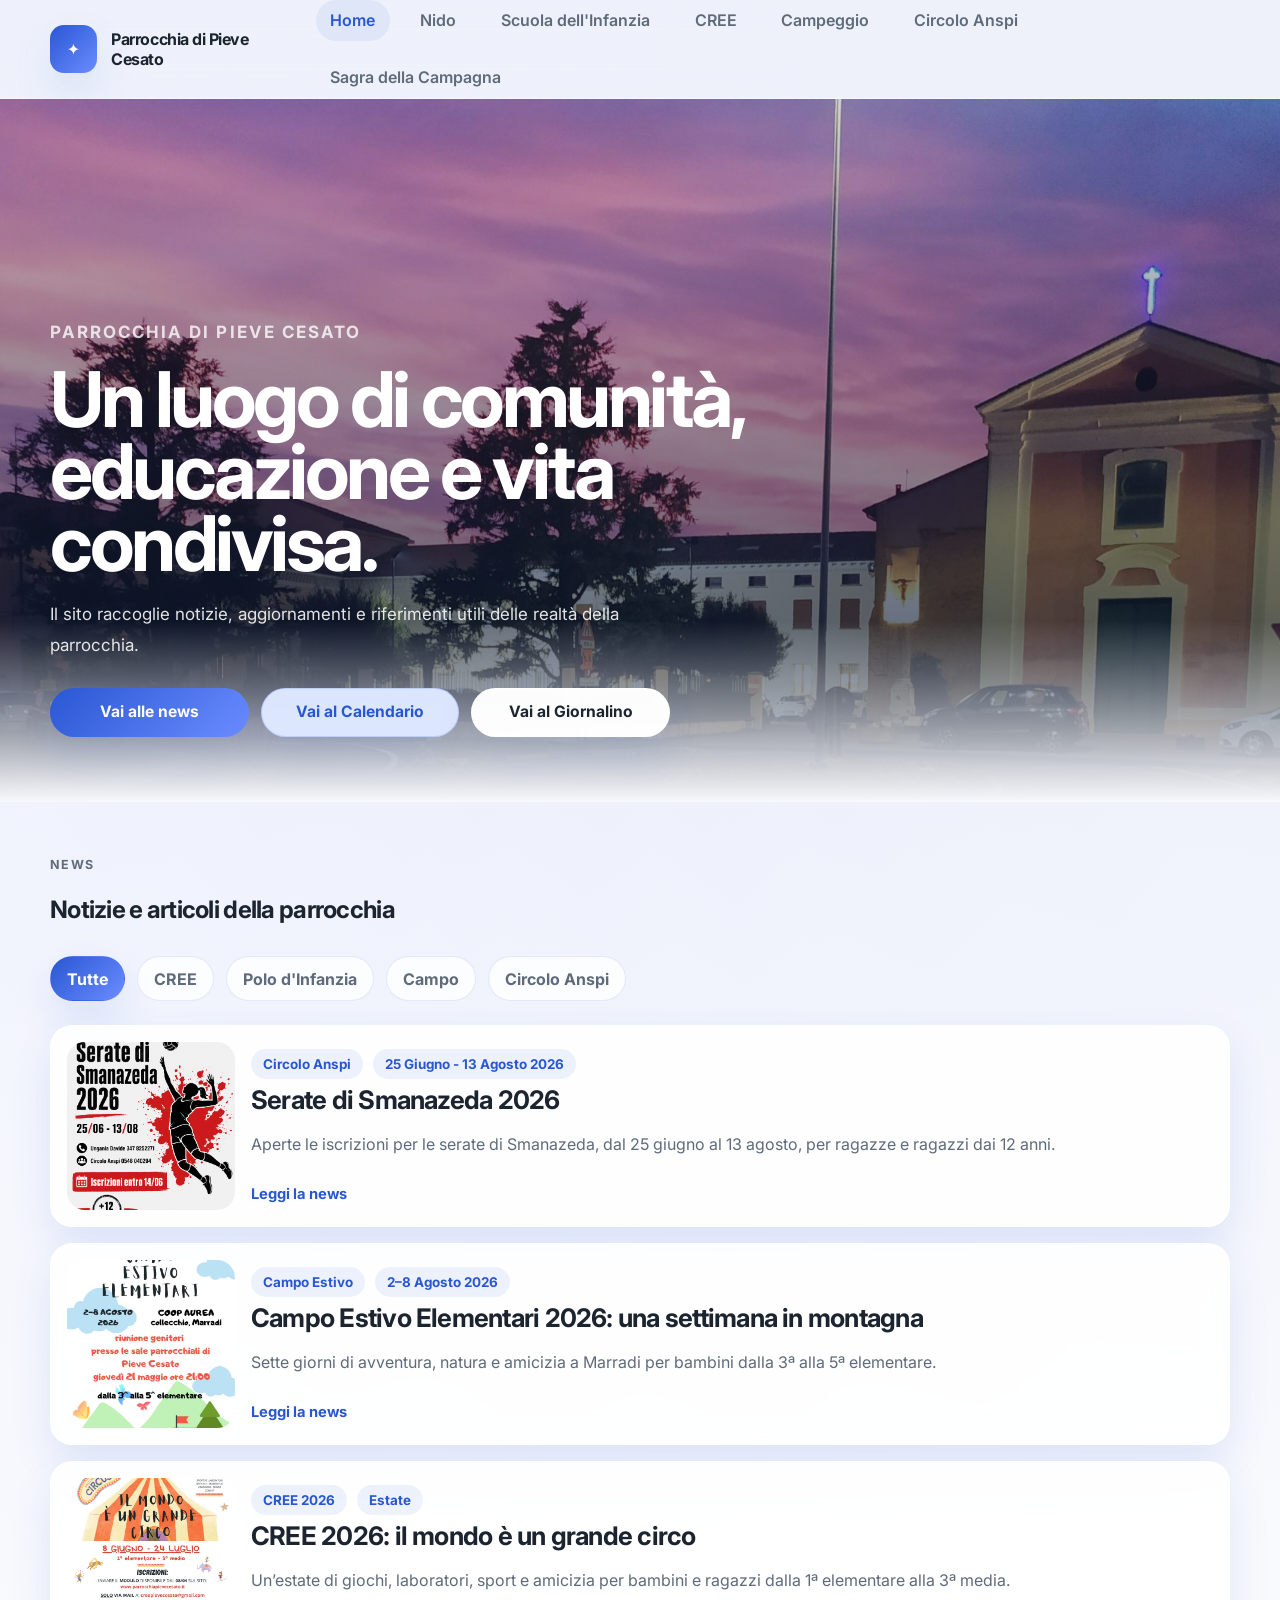
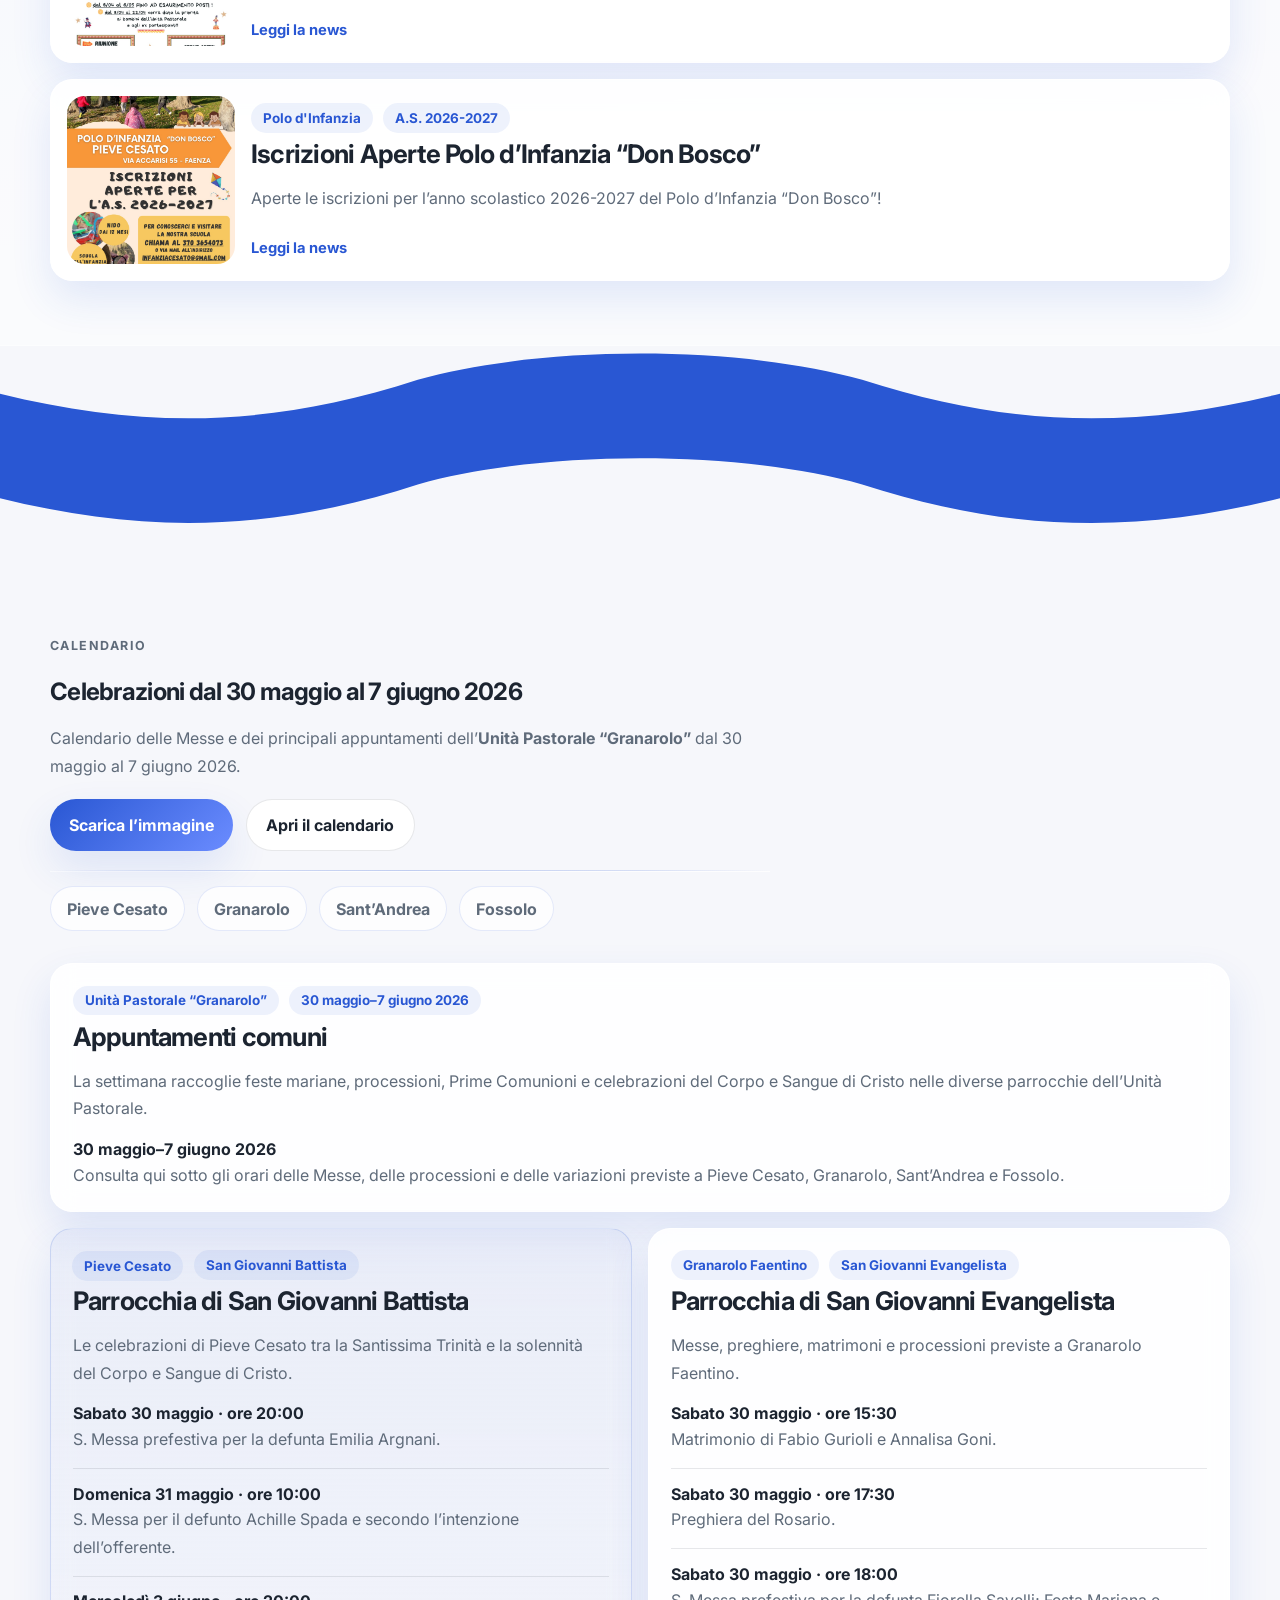
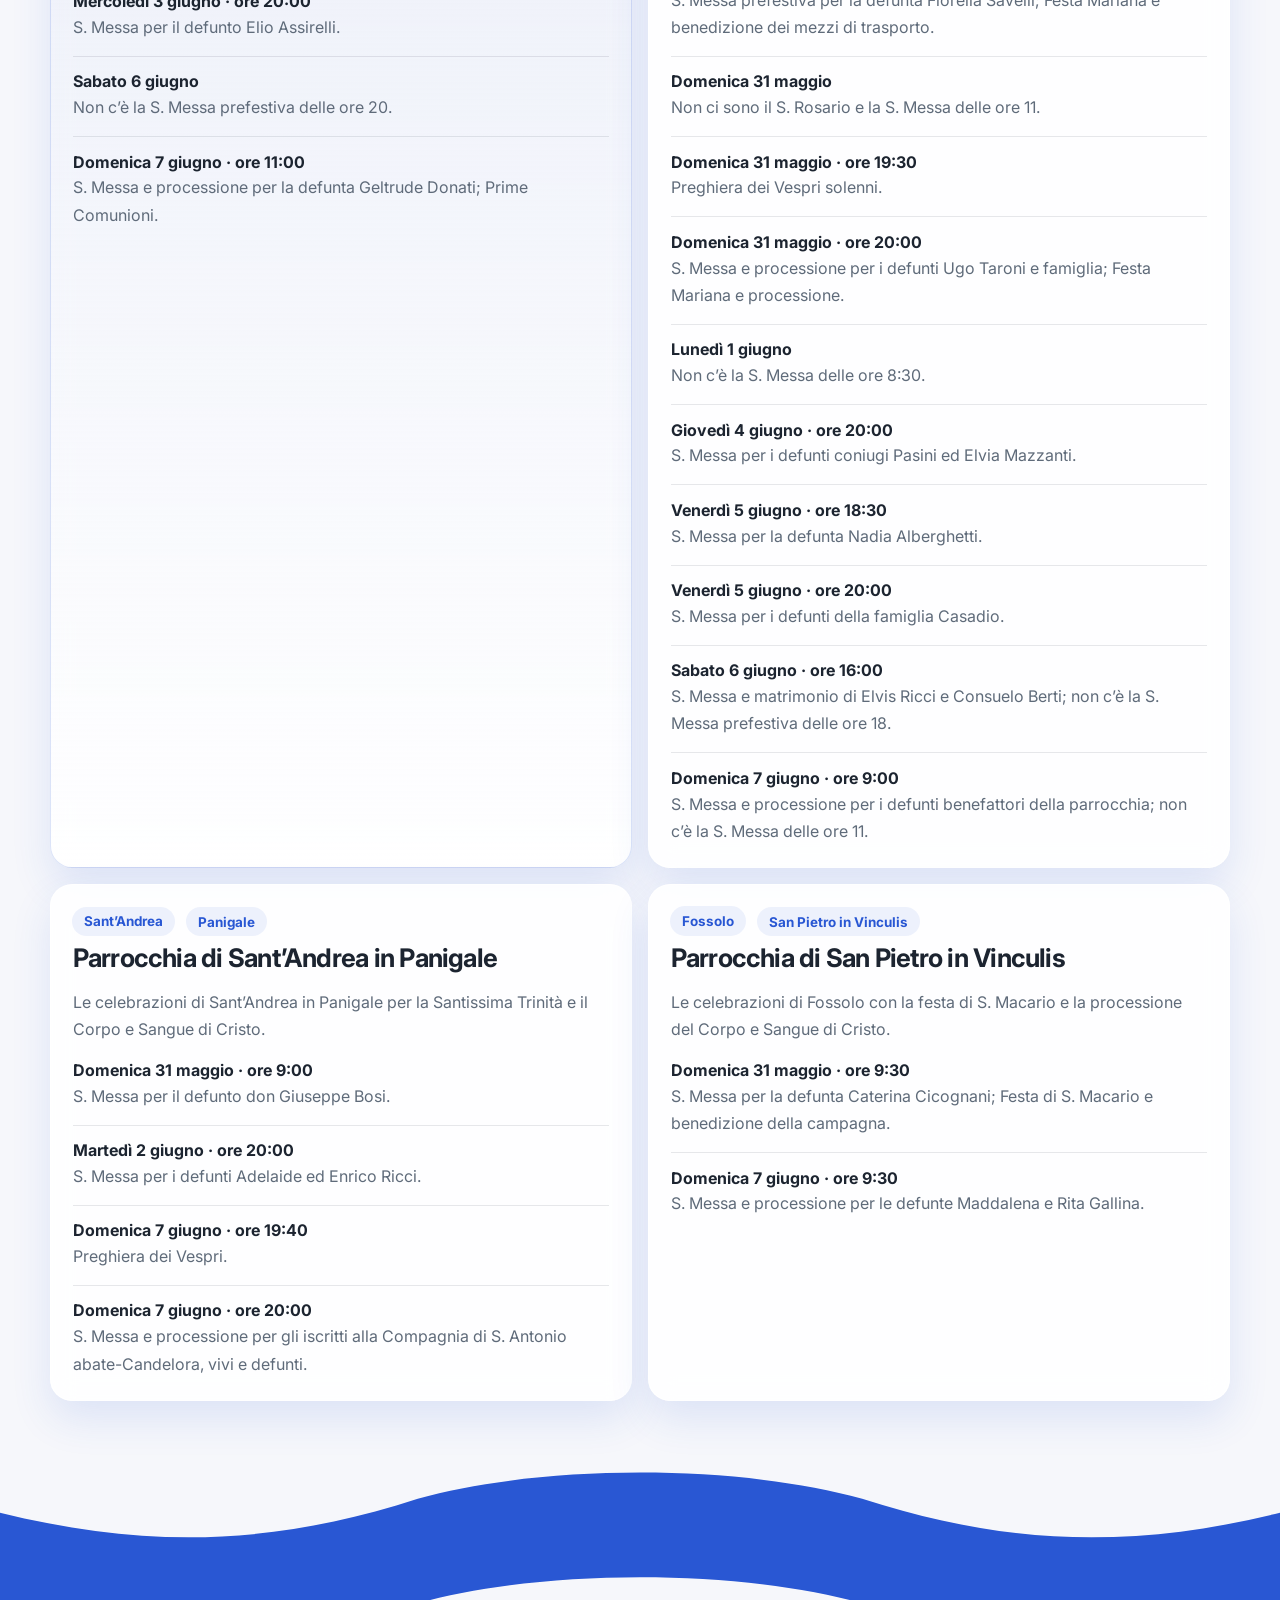
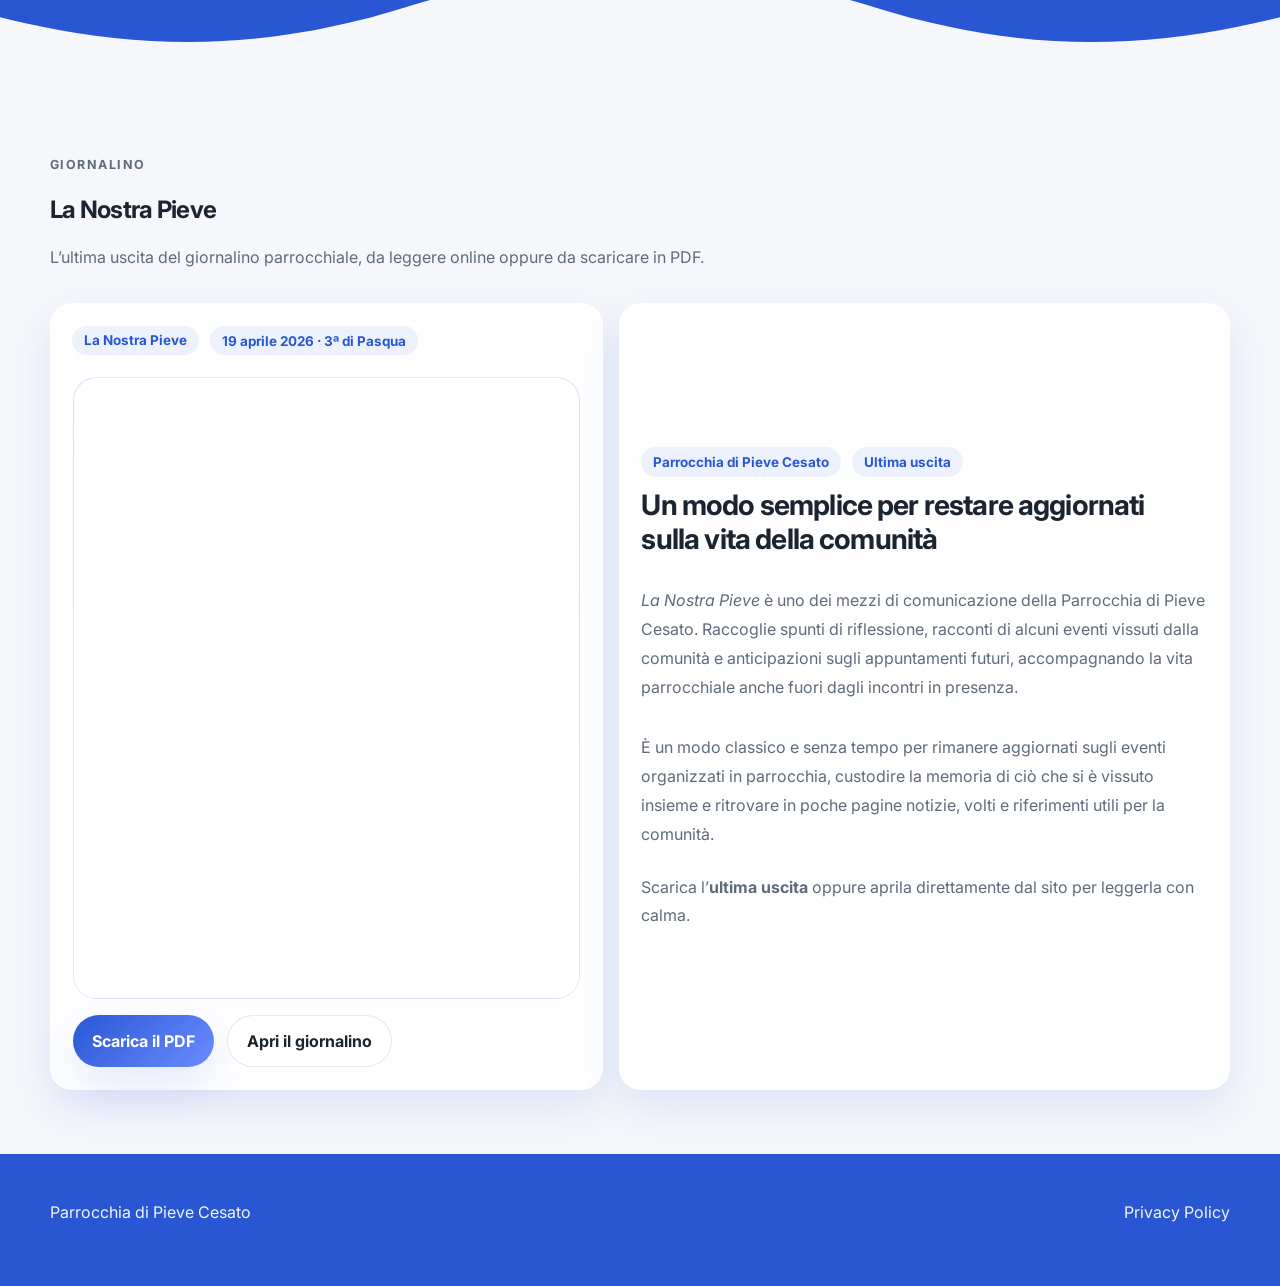
==== commit 3017616c: "Replace homepage news with Smanazeda" ====
--- a/index.html
+++ b/index.html
@@ -660,15 +660,15 @@
           </div>
 
           <div class="news-list">
-            <article class="news-card" data-news-open="radio-zella-2026" data-news-category="anspi" tabindex="0" role="button" aria-haspopup="dialog" aria-controls="news-overlay-radio-zella-2026">
-              <img class="news-card-thumb" src="assets/home/incontro-radio-zella.jpg" alt="Locandina incontro su Virgilio Neri e Radio Zella a Pieve Cesato" />
+            <article class="news-card" data-news-open="serate-smanazeda-2026" data-news-category="anspi" tabindex="0" role="button" aria-haspopup="dialog" aria-controls="news-overlay-serate-smanazeda-2026">
+              <img class="news-card-thumb" src="assets/home/serate-smanazeda-2026.png" alt="Locandina Serate di Smanazeda 2026" />
               <div>
                 <div class="news-chip-row">
                   <span class="news-chip">Circolo Anspi</span>
-                  <span class="news-chip">29 Maggio 2026</span>
+                  <span class="news-chip">25 Giugno - 13 Agosto 2026</span>
                 </div>
-                <h3>Virgilio Neri e la vicenda di Radio Zella a Pieve Cesato</h3>
-                <p>Una serata alla scoperta della storia poco conosciuta di una radio dei servizi segreti americani nel nostro territorio.</p>
+                <h3>Serate di Smanazeda 2026</h3>
+                <p>Aperte le iscrizioni per le serate di Smanazeda, dal 25 giugno al 13 agosto, per ragazze e ragazzi dai 12 anni.</p>
                 <span class="news-card-hint">Leggi la news</span>
               </div>
             </article>
@@ -904,39 +904,39 @@
       </section>
     </main>
 
-    <div class="news-overlay" id="news-overlay-radio-zella-2026" aria-hidden="true">
-      <div class="news-overlay-backdrop" data-news-close="radio-zella-2026"></div>
-      <div class="news-overlay-panel" role="dialog" aria-modal="true" aria-labelledby="news-title-radio-zella-2026">
-        <button class="news-close" type="button" aria-label="Chiudi news" data-news-close="radio-zella-2026">×</button>
+    <div class="news-overlay" id="news-overlay-serate-smanazeda-2026" aria-hidden="true">
+      <div class="news-overlay-backdrop" data-news-close="serate-smanazeda-2026"></div>
+      <div class="news-overlay-panel" role="dialog" aria-modal="true" aria-labelledby="news-title-serate-smanazeda-2026">
+        <button class="news-close" type="button" aria-label="Chiudi news" data-news-close="serate-smanazeda-2026">×</button>
         <div class="news-overlay-grid">
           <div class="news-overlay-media">
-            <img src="assets/home/incontro-radio-zella.jpg" alt="Locandina incontro su Virgilio Neri e Radio Zella a Pieve Cesato" />
+            <img src="assets/home/serate-smanazeda-2026.png" alt="Locandina Serate di Smanazeda 2026" />
             <div class="share-actions">
-              <a class="button button-primary" href="assets/home/incontro-radio-zella.jpg" download>Scarica immagine</a>
-              <a class="button button-secondary" href="assets/home/incontro-radio-zella.jpg" target="_blank" rel="noopener noreferrer">Apri immagine</a>
+              <a class="button button-primary" href="assets/home/serate-smanazeda-2026.png" download>Scarica immagine</a>
+              <a class="button button-secondary" href="assets/home/serate-smanazeda-2026.png" target="_blank" rel="noopener noreferrer">Apri immagine</a>
             </div>
           </div>
           <div class="news-overlay-body">
             <div class="news-chip-row">
               <span class="news-chip">Circolo Anspi</span>
-              <span class="news-chip">29 Maggio 2026</span>
-            </div>
-            <h3 id="news-title-radio-zella-2026">Virgilio Neri e la vicenda di Radio Zella a Pieve Cesato</h3>
-            <p>
-              In occasione degli <strong>80 anni della sezione CAI Faenza</strong>, <strong>Italo Neri</strong> e
-              <strong>Enzo Casadio</strong> racconteranno la storia poco conosciuta di <strong>Virgilio Neri</strong>
-              e di <strong>Radio Zella</strong>, una radio dei servizi segreti americani che ha operato nel nostro
-              territorio durante la seconda guerra mondiale.
-            </p>
-            <p>
-              Sarà presente <strong>Giancarlo Buccioli</strong>, presidente del CAI di Faenza.
-            </p>
-            <p>
-              L'incontro si terrà <strong>venerdì 29 maggio alle ore 20:30</strong> presso la
-              <strong>Sala Parrocchiale di Pieve Cesato</strong> (Faenza).
-            </p>
-            <p>
-              Per informazioni: <strong><a href="tel:+393779157225">377 915 7225</a></strong>.
+              <span class="news-chip">Iscrizioni entro 14 giugno</span>
+            </div>
+            <h3 id="news-title-serate-smanazeda-2026">Aperte le iscrizioni per le Serate di “Smanazeda” 2026</h3>
+            <p>
+              Si disputeranno da <strong>giovedì 25 giugno</strong> a <strong>giovedì 13 agosto</strong>,
+              data della finale.
+            </p>
+            <p>
+              Chi volesse parteciparvi deve iscriversi presso <strong>Ungania Davide</strong>
+              (<strong><a href="tel:+393478252271">347/8252271</a></strong>) oppure presso il
+              <strong>Circolo Anspi</strong> (<strong><a href="tel:+390546040294">0546/040294</a></strong>).
+            </p>
+            <p>
+              Le iscrizioni sono aperte <strong>assolutamente entro e non oltre domenica 14 giugno</strong>.
+            </p>
+            <p>
+              Le serate sono aperte a tutti, ragazze e ragazzi, di età superiore ai <strong>12 anni</strong>.
+              Affrettatevi e spargete la voce!
             </p>
           </div>
         </div>
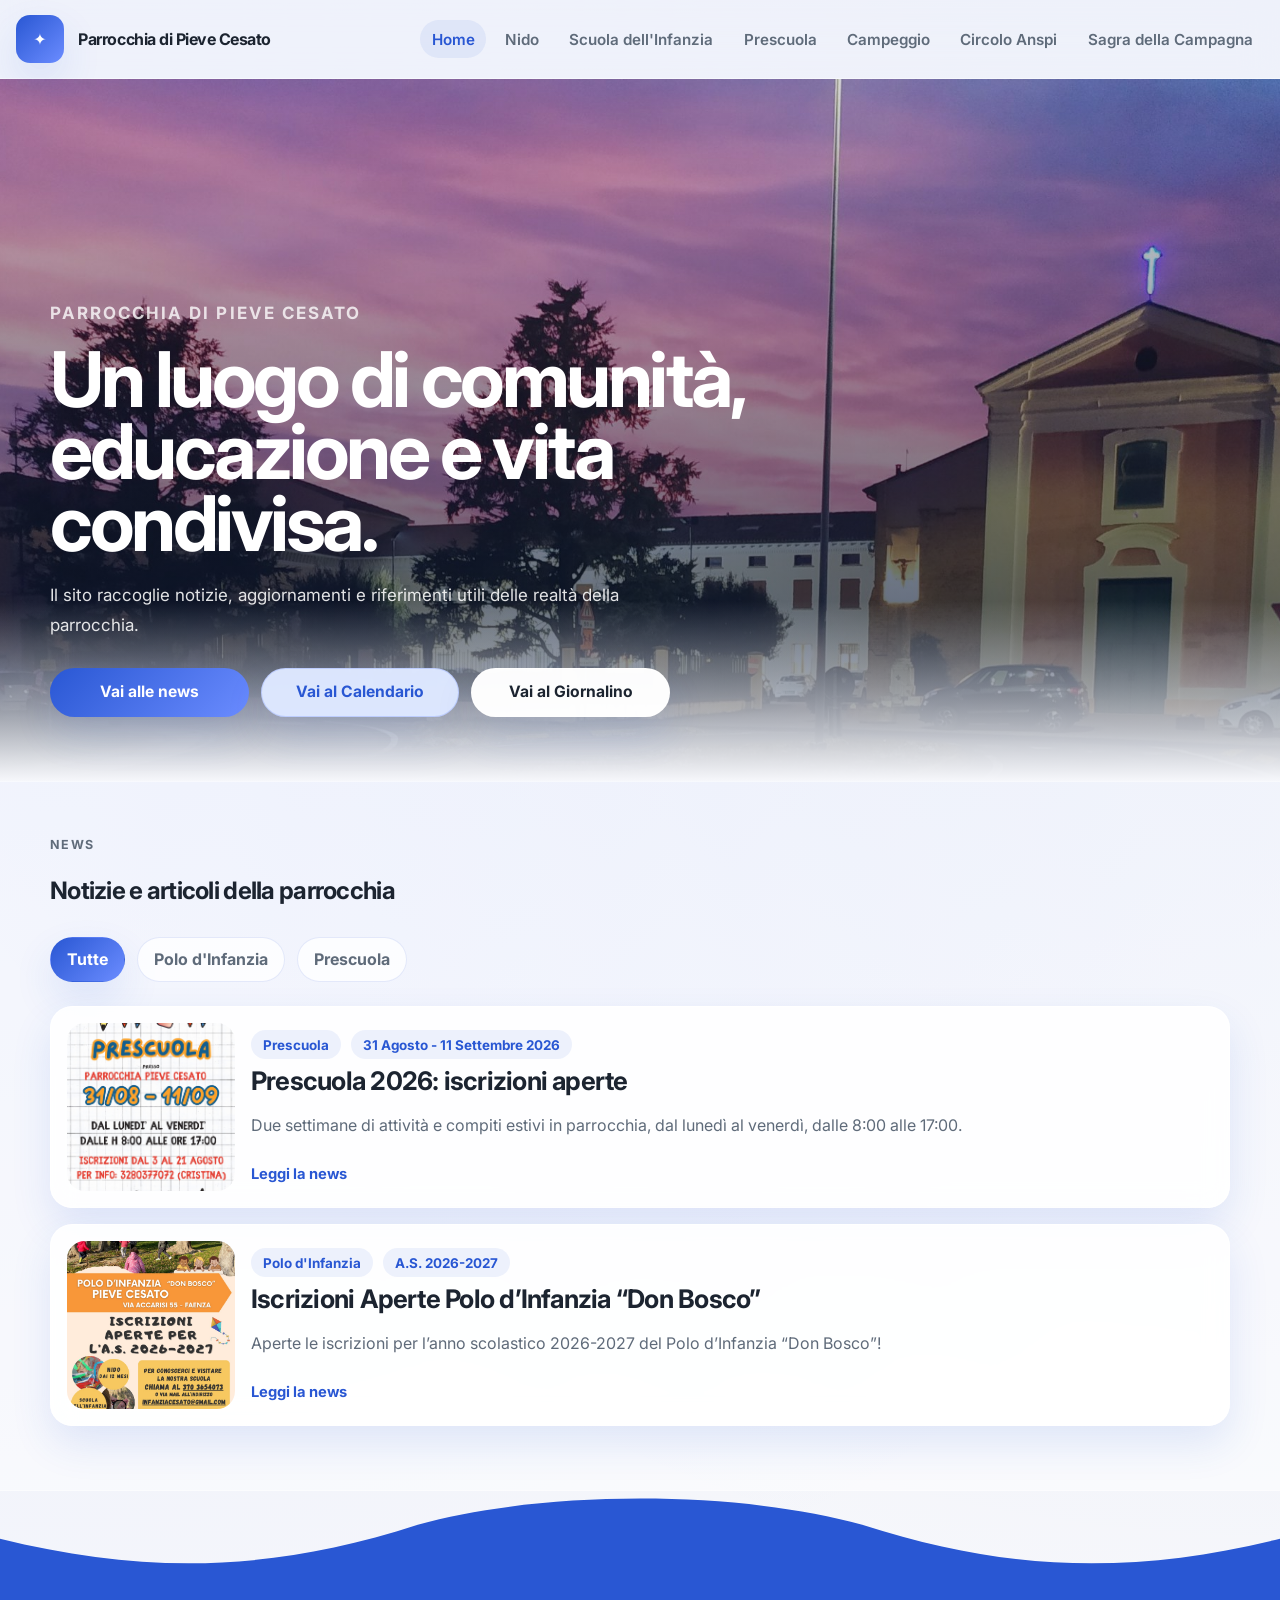
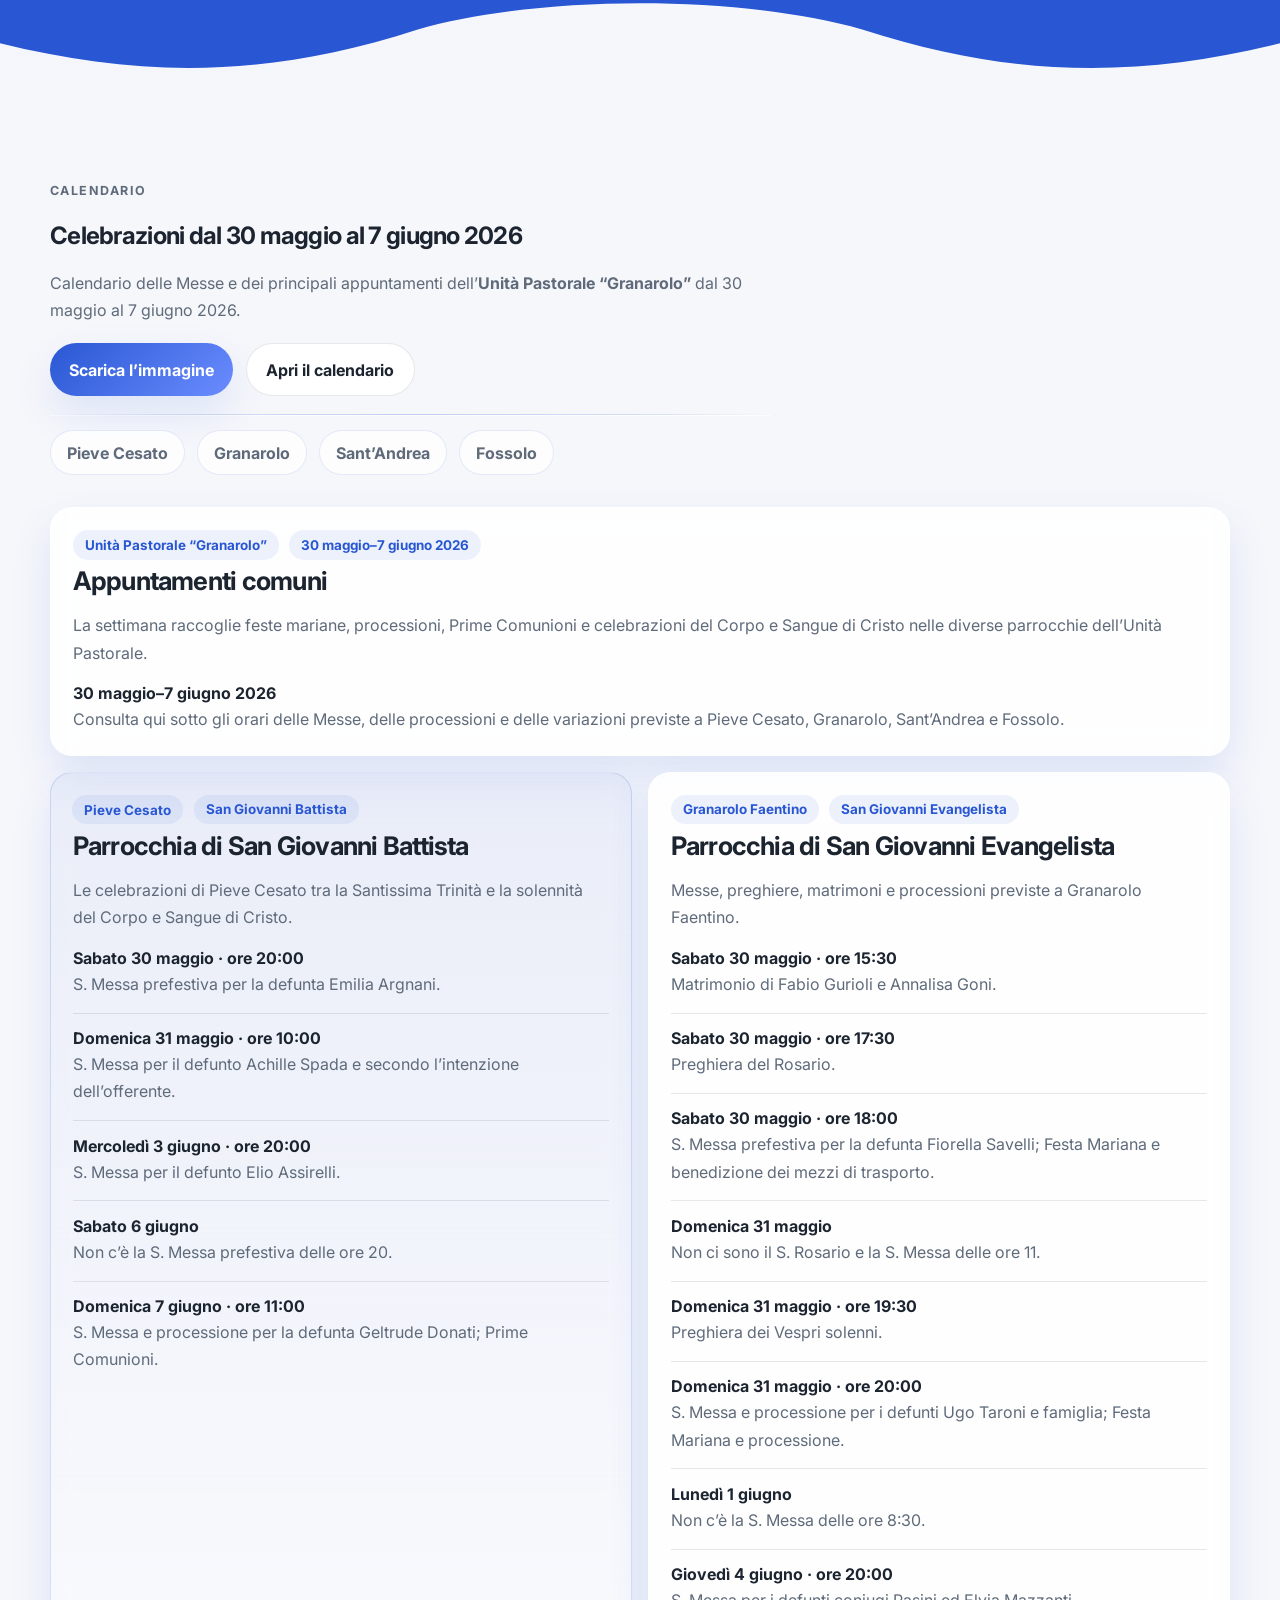
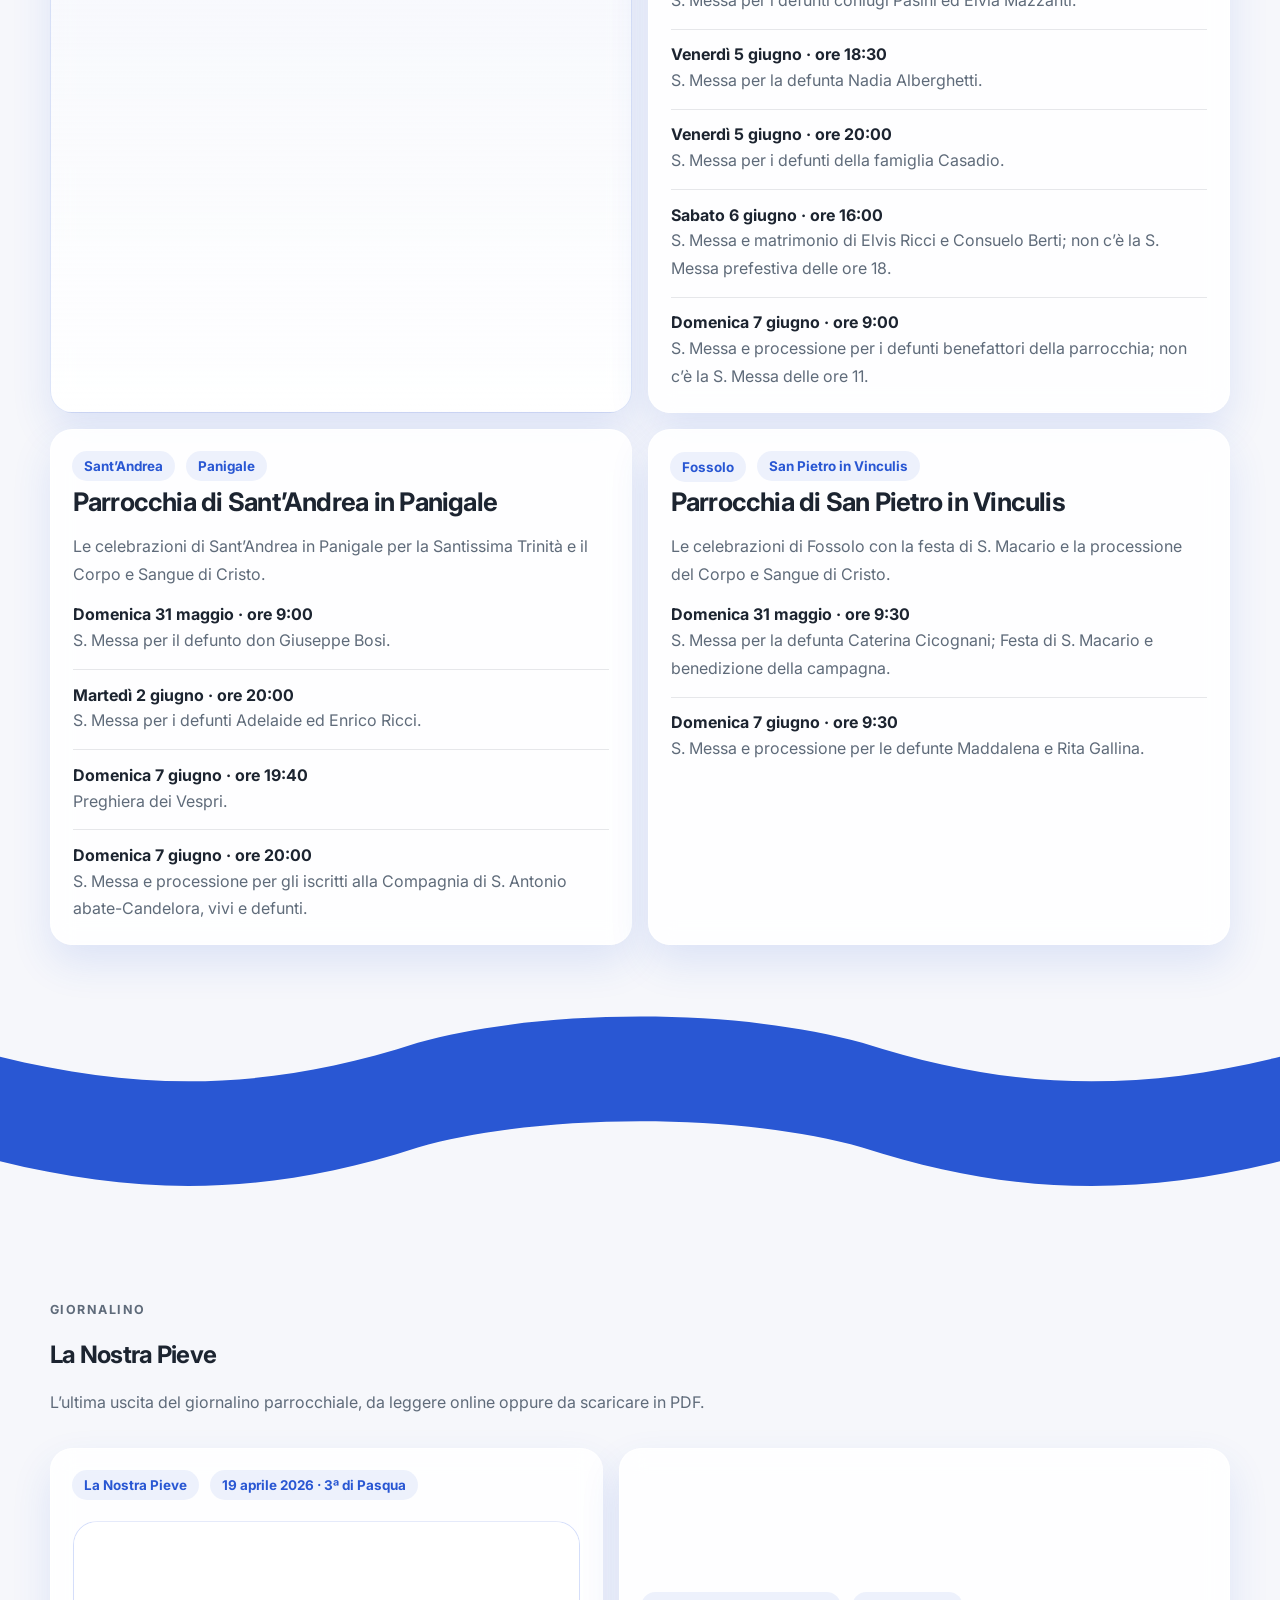
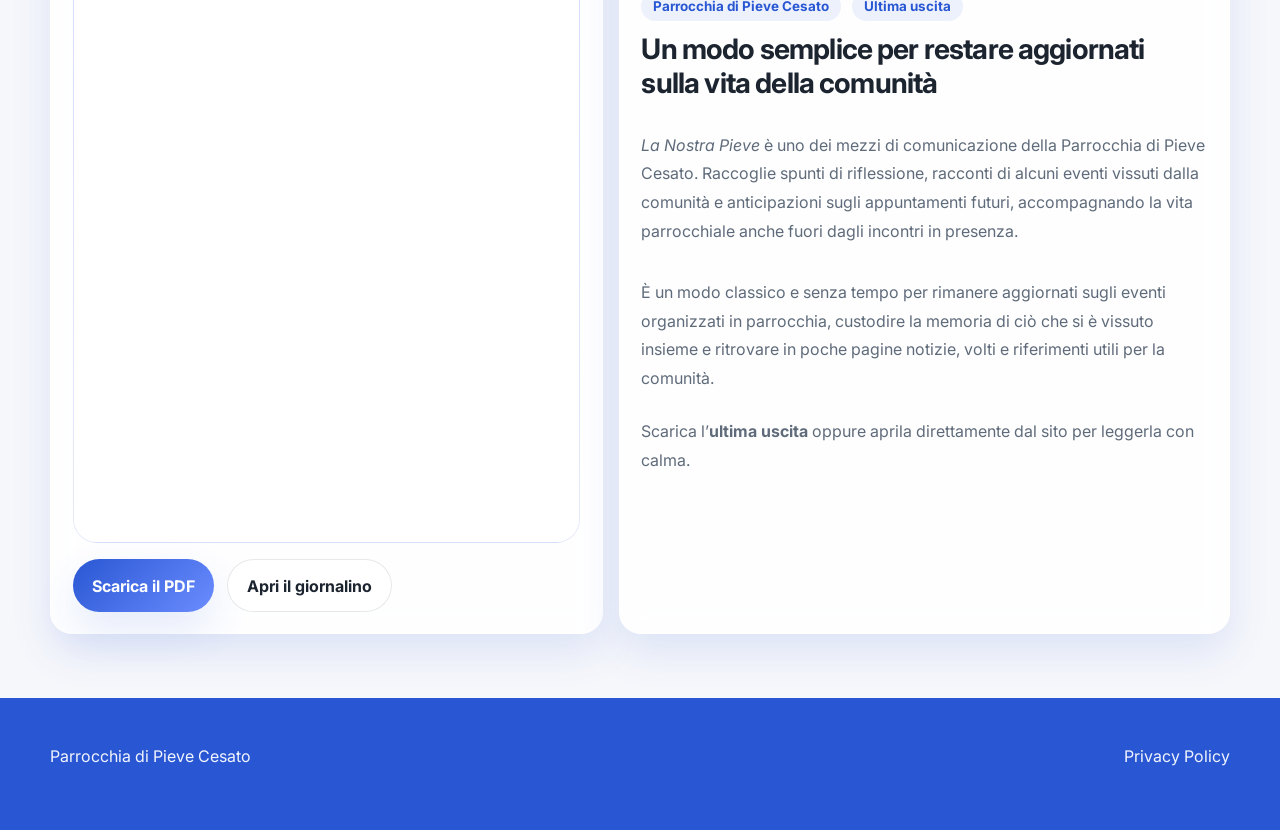
==== commit caa4d02b: "Add Prescuola page and homepage news" ====
--- a/index.html
+++ b/index.html
@@ -621,7 +621,7 @@
           <span></span><span></span><span></span>
         </button>
 
-        <nav id="site-nav" class="site-nav"><a href="index.html" class="active">Home</a><a href="nido.html">Nido</a><a href="scuola-materna.html">Scuola dell'Infanzia</a><a href="cree.html">CREE</a><a href="campeggio.html">Campeggio</a><a href="circolo-anspi.html">Circolo Anspi</a><a href="https://www.sagracampagna.it/" target="_blank" rel="noopener noreferrer">Sagra della Campagna</a></nav>
+        <nav id="site-nav" class="site-nav"><a href="index.html" class="active">Home</a><a href="nido.html">Nido</a><a href="scuola-materna.html">Scuola dell'Infanzia</a><a href="prescuola.html">Prescuola</a><a href="campeggio.html">Campeggio</a><a href="circolo-anspi.html">Circolo Anspi</a><a href="https://www.sagracampagna.it/" target="_blank" rel="noopener noreferrer">Sagra della Campagna</a></nav>
       </div>
     </header>
 
@@ -653,48 +653,20 @@
 
           <div class="news-filter-bar" aria-label="Filtra le news per sezione">
             <button class="news-filter-button is-active" type="button" data-news-filter="all" aria-pressed="true">Tutte</button>
-            <button class="news-filter-button" type="button" data-news-filter="cree" aria-pressed="false">CREE</button>
             <button class="news-filter-button" type="button" data-news-filter="polo" aria-pressed="false">Polo d'Infanzia</button>
-            <button class="news-filter-button" type="button" data-news-filter="campo" aria-pressed="false">Campo</button>
-            <button class="news-filter-button" type="button" data-news-filter="anspi" aria-pressed="false">Circolo Anspi</button>
+            <button class="news-filter-button" type="button" data-news-filter="prescuola" aria-pressed="false">Prescuola</button>
           </div>
 
           <div class="news-list">
-            <article class="news-card" data-news-open="serate-smanazeda-2026" data-news-category="anspi" tabindex="0" role="button" aria-haspopup="dialog" aria-controls="news-overlay-serate-smanazeda-2026">
-              <img class="news-card-thumb" src="assets/home/serate-smanazeda-2026.png" alt="Locandina Serate di Smanazeda 2026" />
+            <article class="news-card" data-news-open="prescuola-2026" data-news-category="prescuola" tabindex="0" role="button" aria-haspopup="dialog" aria-controls="news-overlay-prescuola-2026">
+              <img class="news-card-thumb" src="assets/prescuola/volantino-prescuola-2026.jpg" alt="Volantino Prescuola 2026 presso la Parrocchia Pieve Cesato" />
               <div>
                 <div class="news-chip-row">
-                  <span class="news-chip">Circolo Anspi</span>
-                  <span class="news-chip">25 Giugno - 13 Agosto 2026</span>
+                  <span class="news-chip">Prescuola</span>
+                  <span class="news-chip">31 Agosto - 11 Settembre 2026</span>
                 </div>
-                <h3>Serate di Smanazeda 2026</h3>
-                <p>Aperte le iscrizioni per le serate di Smanazeda, dal 25 giugno al 13 agosto, per ragazze e ragazzi dai 12 anni.</p>
-                <span class="news-card-hint">Leggi la news</span>
-              </div>
-            </article>
-
-            <article class="news-card" data-news-open="campo-elementari-2026" data-news-category="campo" tabindex="0" role="button" aria-haspopup="dialog" aria-controls="news-overlay-campo-elementari-2026">
-              <img class="news-card-thumb" src="assets/home/campo-elementari-2026.jpg" alt="Locandina Campo Estivo Elementari 2026" />
-              <div>
-                <div class="news-chip-row">
-                  <span class="news-chip">Campo Estivo</span>
-                  <span class="news-chip">2–8 Agosto 2026</span>
-                </div>
-                <h3>Campo Estivo Elementari 2026: una settimana in montagna</h3>
-                <p>Sette giorni di avventura, natura e amicizia a Marradi per bambini dalla 3ª alla 5ª elementare.</p>
-                <span class="news-card-hint">Leggi la news</span>
-              </div>
-            </article>
-
-            <article class="news-card" data-news-open="cree-2026" data-news-category="cree" tabindex="0" role="button" aria-haspopup="dialog" aria-controls="news-overlay-cree-2026">
-              <img class="news-card-thumb" src="assets/home/cree-2026.jpg" alt="Locandina CREE 2026 Pieve Cesato" />
-              <div>
-                <div class="news-chip-row">
-                  <span class="news-chip">CREE 2026</span>
-                  <span class="news-chip">Estate</span>
-                </div>
-                <h3>CREE 2026: il mondo è un grande circo</h3>
-                <p>Un’estate di giochi, laboratori, sport e amicizia per bambini e ragazzi dalla 1ª elementare alla 3ª media.</p>
+                <h3>Prescuola 2026: iscrizioni aperte</h3>
+                <p>Due settimane di attività e compiti estivi in parrocchia, dal lunedì al venerdì, dalle 8:00 alle 17:00.</p>
                 <span class="news-card-hint">Leggi la news</span>
               </div>
             </article>
@@ -904,80 +876,47 @@
       </section>
     </main>
 
-    <div class="news-overlay" id="news-overlay-serate-smanazeda-2026" aria-hidden="true">
-      <div class="news-overlay-backdrop" data-news-close="serate-smanazeda-2026"></div>
-      <div class="news-overlay-panel" role="dialog" aria-modal="true" aria-labelledby="news-title-serate-smanazeda-2026">
-        <button class="news-close" type="button" aria-label="Chiudi news" data-news-close="serate-smanazeda-2026">×</button>
+    <div class="news-overlay" id="news-overlay-prescuola-2026" aria-hidden="true">
+      <div class="news-overlay-backdrop" data-news-close="prescuola-2026"></div>
+      <div class="news-overlay-panel" role="dialog" aria-modal="true" aria-labelledby="news-title-prescuola-2026">
+        <button class="news-close" type="button" aria-label="Chiudi news" data-news-close="prescuola-2026">×</button>
         <div class="news-overlay-grid">
           <div class="news-overlay-media">
-            <img src="assets/home/serate-smanazeda-2026.png" alt="Locandina Serate di Smanazeda 2026" />
+            <img src="assets/prescuola/volantino-prescuola-2026.jpg" alt="Volantino Prescuola 2026 presso la Parrocchia Pieve Cesato" />
             <div class="share-actions">
-              <a class="button button-primary" href="assets/home/serate-smanazeda-2026.png" download>Scarica immagine</a>
-              <a class="button button-secondary" href="assets/home/serate-smanazeda-2026.png" target="_blank" rel="noopener noreferrer">Apri immagine</a>
+              <a class="button button-primary" href="assets/prescuola/modulo-iscrizione-prescuola-2026.pdf" download>Scarica il modulo</a>
+              <a class="button button-secondary" href="prescuola.html">Vai alla pagina Prescuola</a>
             </div>
           </div>
           <div class="news-overlay-body">
             <div class="news-chip-row">
-              <span class="news-chip">Circolo Anspi</span>
-              <span class="news-chip">Iscrizioni entro 14 giugno</span>
+              <span class="news-chip">Prescuola</span>
+              <span class="news-chip">31 Agosto - 11 Settembre 2026</span>
             </div>
-            <h3 id="news-title-serate-smanazeda-2026">Aperte le iscrizioni per le Serate di “Smanazeda” 2026</h3>
+            <h3 id="news-title-prescuola-2026">Prescuola 2026: iscrizioni aperte</h3>
             <p>
-              Si disputeranno da <strong>giovedì 25 giugno</strong> a <strong>giovedì 13 agosto</strong>,
-              data della finale.
+              Dal <strong>31 agosto</strong> all’<strong>11 settembre</strong> la Parrocchia di Pieve Cesato organizza
+              due settimane di attività finalizzate allo svolgimento dei compiti estivi, per ragazzi nati
+              dal <strong>2013</strong> al <strong>2020</strong> compreso.
             </p>
             <p>
-              Chi volesse parteciparvi deve iscriversi presso <strong>Ungania Davide</strong>
-              (<strong><a href="tel:+393478252271">347/8252271</a></strong>) oppure presso il
-              <strong>Circolo Anspi</strong> (<strong><a href="tel:+390546040294">0546/040294</a></strong>).
+              I ragazzi saranno accolti dagli educatori dal <strong>lunedì al venerdì</strong>, dalle
+              <strong>8:00</strong> alle <strong>17:00</strong>, presso i locali e gli spazi della parrocchia.
+              Le giornate avranno un programma simile alle settimane del C.R.E.E., con più tempo dedicato ai compiti.
             </p>
             <p>
-              Le iscrizioni sono aperte <strong>assolutamente entro e non oltre domenica 14 giugno</strong>.
+              Le iscrizioni sono aperte da <strong>lunedì 3 agosto</strong> fino a <strong>venerdì 21 agosto</strong>
+              e vanno inviate esclusivamente via e-mail a
+              <strong><a href="mailto:creepievecesato@gmail.com">creepievecesato@gmail.com</a></strong>.
+              Saranno accettate fino a un massimo di <strong>40 iscritti</strong>, con precedenza in ordine di arrivo.
             </p>
             <p>
-              Le serate sono aperte a tutti, ragazze e ragazzi, di età superiore ai <strong>12 anni</strong>.
-              Affrettatevi e spargete la voce!
-            </p>
-          </div>
-        </div>
-      </div>
-    </div>
-
-    <div class="news-overlay" id="news-overlay-campo-elementari-2026" aria-hidden="true">
-      <div class="news-overlay-backdrop" data-news-close="campo-elementari-2026"></div>
-      <div class="news-overlay-panel" role="dialog" aria-modal="true" aria-labelledby="news-title-campo-elementari-2026">
-        <button class="news-close" type="button" aria-label="Chiudi news" data-news-close="campo-elementari-2026">×</button>
-        <div class="news-overlay-grid">
-          <div class="news-overlay-media">
-            <img src="assets/home/campo-elementari-2026.jpg" alt="Locandina Campo Estivo Elementari 2026" />
-            <div class="share-actions">
-              <a class="button button-primary" href="assets/home/campo-elementari-2026.jpg" download>Scarica immagine</a>
-              <a class="button button-secondary" href="assets/home/campo-elementari-2026.jpg" target="_blank" rel="noopener noreferrer">Apri immagine</a>
-            </div>
-          </div>
-          <div class="news-overlay-body">
-            <div class="news-chip-row">
-              <span class="news-chip">Campo Estivo</span>
-              <span class="news-chip">2–8 Agosto 2026</span>
-            </div>
-            <h3 id="news-title-campo-elementari-2026">Campo Estivo Elementari 2026: una settimana in montagna</h3>
-            <p>
-              Dal <strong>2 all'8 agosto 2026</strong> torna il campo estivo elementari della parrocchia di Pieve Cesato:
-              una settimana di vita comunitaria, escursioni, giochi e momenti condivisi tra i boschi e le colline di <strong>Marradi</strong>.
-            </p>
-            <p>
-              Il campo è rivolto ai bambini dalla <strong>3ª alla 5ª elementare</strong> e si svolge presso la
-              <strong>Coop AUREA</strong> a Collecchio, Marradi. La quota di partecipazione è di <strong>200 €</strong>
-              (100 € di caparra all'iscrizione + 100 € l'ultimo giorno).
-            </p>
-            <p>
-              Per iscriversi è sufficiente compilare il modulo e inviarlo a
-              <strong><a href="mailto:campeggiopievecesato@gmail.com">campeggiopievecesato@gmail.com</a></strong>.
-              Le iscrizioni vengono accettate fino a esaurimento posti. Per informazioni contattare
-              <strong>Lucia</strong> al <strong><a href="tel:+393348858637">334 885 8637</a></strong>.
+              Per informazioni è possibile contattare <strong>Cristina</strong> al
+              <strong><a href="tel:+393280377072">328 0377072</a></strong>.
             </p>
             <div class="news-links">
-              <a class="button button-primary" href="campeggio.html">Vai alla pagina del Campeggio</a>
+              <a class="button button-primary" href="prescuola.html">Vai alla pagina Prescuola</a>
+              <a class="button button-secondary" href="assets/prescuola/volantino-prescuola-2026.pdf" target="_blank" rel="noopener noreferrer">Apri il volantino</a>
             </div>
           </div>
         </div>
@@ -1019,53 +958,6 @@
       </div>
     </div>
 
-    <div class="news-overlay" id="news-overlay-cree-2026" aria-hidden="true">
-      <div class="news-overlay-backdrop" data-news-close="cree-2026"></div>
-      <div class="news-overlay-panel" role="dialog" aria-modal="true" aria-labelledby="news-title-cree-2026">
-        <button class="news-close" type="button" aria-label="Chiudi news" data-news-close="cree-2026">×</button>
-        <div class="news-overlay-grid">
-          <div class="news-overlay-media">
-            <img src="assets/home/cree-2026.jpg" alt="Locandina CREE 2026 Pieve Cesato" />
-            <div class="share-actions">
-              <a class="button button-primary" href="assets/home/cree-2026.jpg" download>Scarica immagine</a>
-              <a class="button button-secondary" href="assets/home/cree-2026.jpg" target="_blank" rel="noopener noreferrer">Apri immagine</a>
-            </div>
-          </div>
-          <div class="news-overlay-body">
-            <div class="news-chip-row">
-              <span class="news-chip">CREE 2026</span>
-              <span class="news-chip">Estate</span>
-            </div>
-            <h3 id="news-title-cree-2026">CREE 2026: il mondo è un grande circo</h3>
-            <p>
-              Dal <strong>8 giugno al 24 luglio</strong> torna il CREE di Pieve Cesato con un’estate tutta da vivere
-              insieme, tra giochi, attività sportive, laboratori artistici, momenti di preghiera e spazio compiti.
-            </p>
-            <p>
-              Il percorso è pensato per bambini e ragazzi dalla <strong>1ª elementare alla 3ª media</strong>, con uno
-              stile allegro, coinvolgente e ricco di occasioni per stare insieme, divertirsi e crescere in un clima
-              bello e accogliente.
-            </p>
-            <p>
-              Le iscrizioni saranno raccolte <strong>solo via mail</strong> inviando il modulo disponibile sul sito a
-              <strong>creepievecesato@gmail.com</strong>. Le domande saranno aperte <strong>dall’8 aprile al 6 maggio</strong>,
-              fino a esaurimento posti. Dal <strong>8 aprile al 22 aprile</strong> sarà data priorità ai bambini dell’Unità
-              Pastorale e agli ex partecipanti.
-            </p>
-            <p>
-              È prevista anche una <strong>riunione informativa mercoledì 22 aprile alle 20:45</strong> presso la
-              Chiesa Parrocchia Pieve Cesato. Per chi desidera maggiori dettagli organizzativi o i riferimenti per
-              dare una mano, può consultare direttamente il <strong>volantino</strong>.
-            </p>
-            <div class="news-links">
-              <a class="button button-primary" href="cree.html">Vai alla pagina del CREE</a>
-            </div>
-          </div>
-        </div>
-      </div>
-    </div>
-
-
     <footer class="site-footer">
       <div class="container footer-wrap">
         <p>Parrocchia di Pieve Cesato</p>
--- a/styles.css
+++ b/styles.css
@@ -51,6 +51,10 @@
   border-bottom: 1px solid rgba(255, 255, 255, 0.5);
 }
 
+.site-header .container {
+  width: min(calc(100% - 2rem), 1280px);
+}
+
 .nav-wrap {
   min-height: 78px;
   display: flex;
@@ -90,14 +94,15 @@
 .site-nav {
   display: flex;
   align-items: center;
-  gap: 1rem;
+  gap: 0.5rem;
   flex-wrap: wrap;
 }
 
 .site-nav a {
   color: var(--muted);
+  font-size: 0.95rem;
   font-weight: 600;
-  padding: 0.65rem 0.9rem;
+  padding: 0.6rem 0.7rem;
   border-radius: 999px;
 }
 
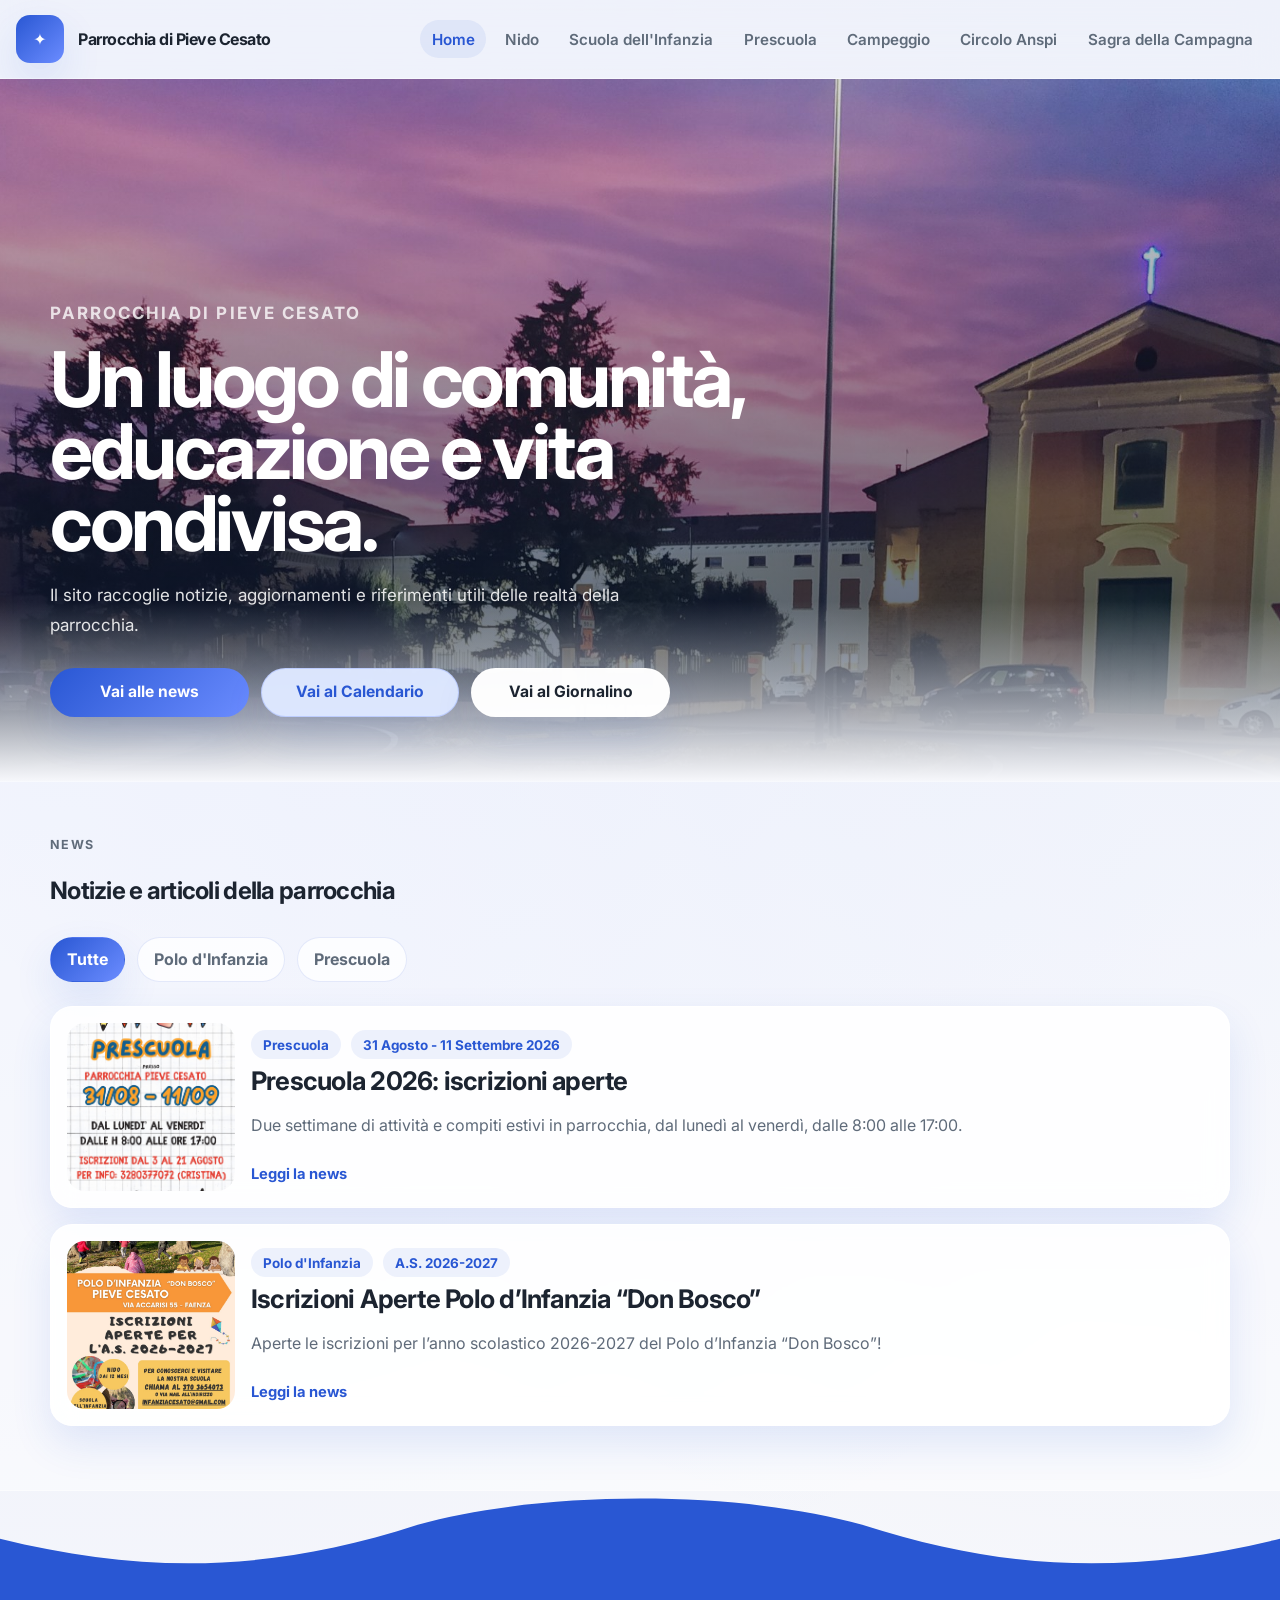
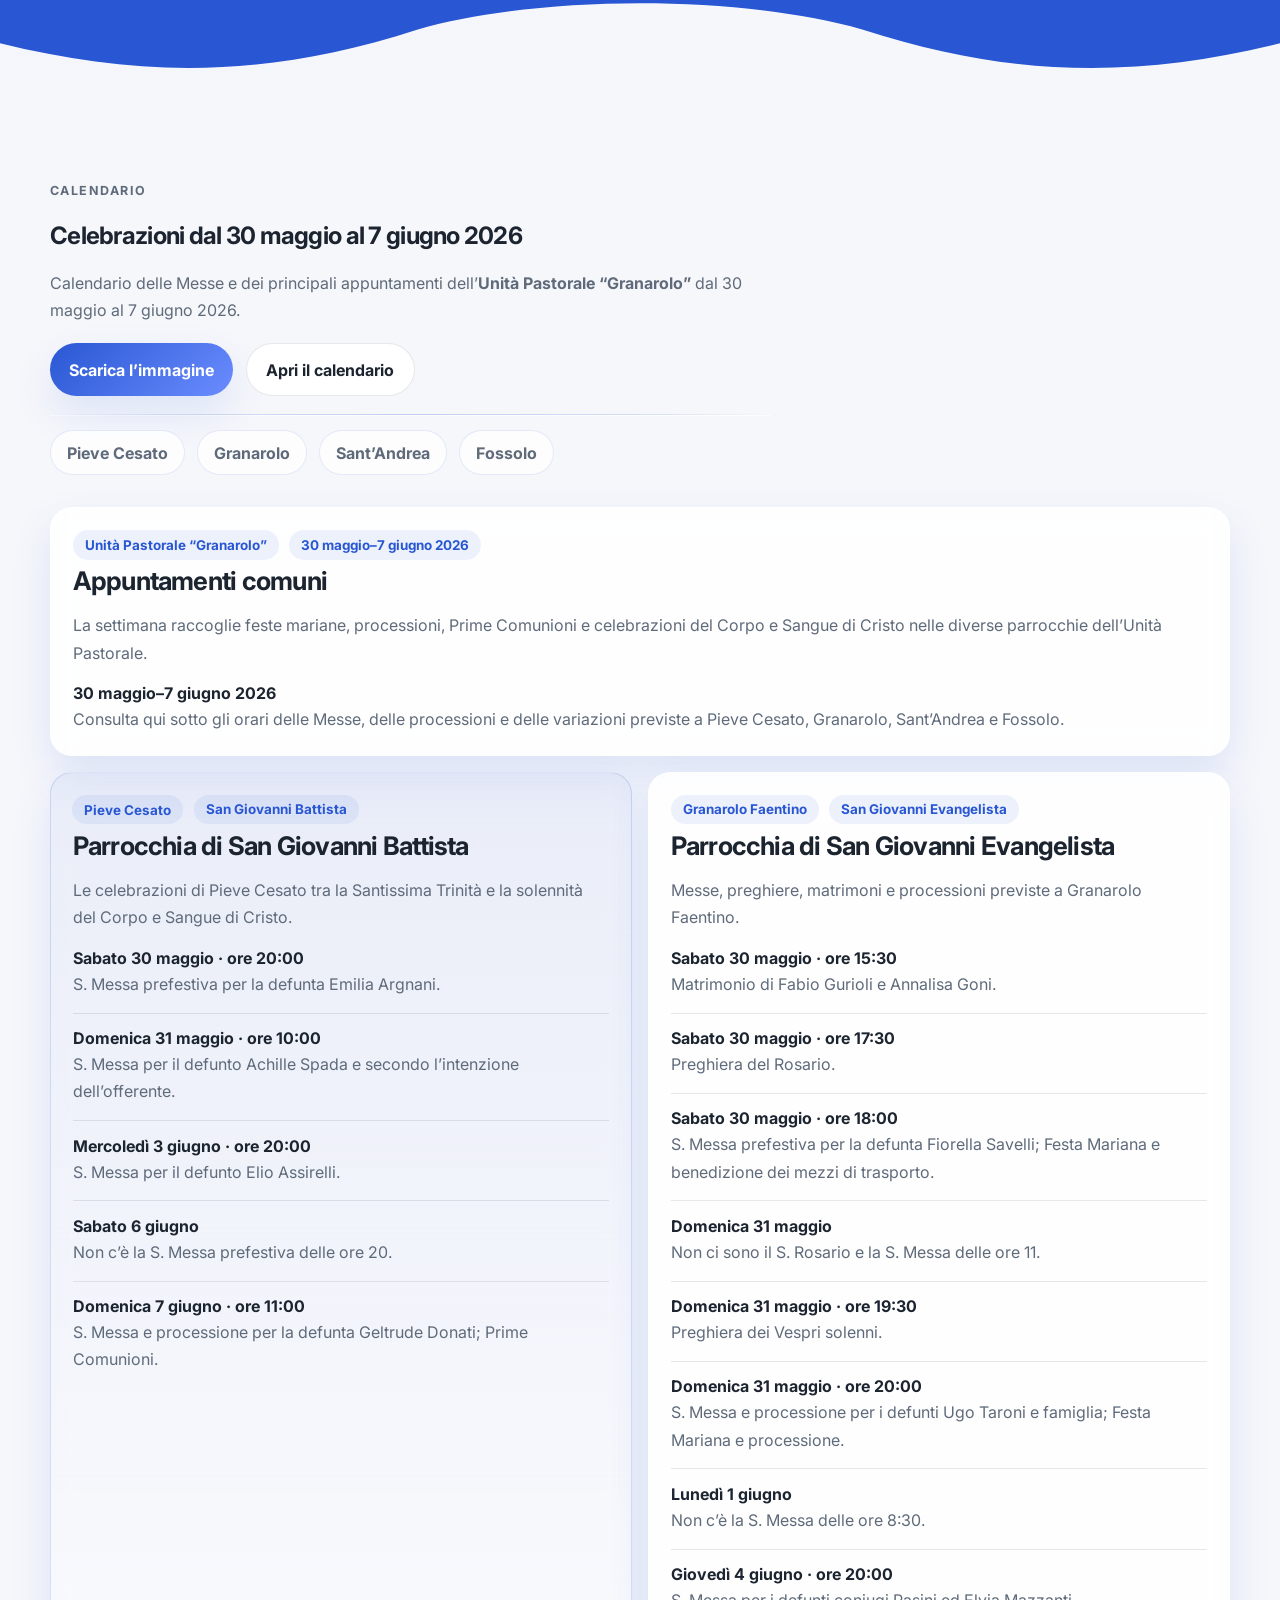
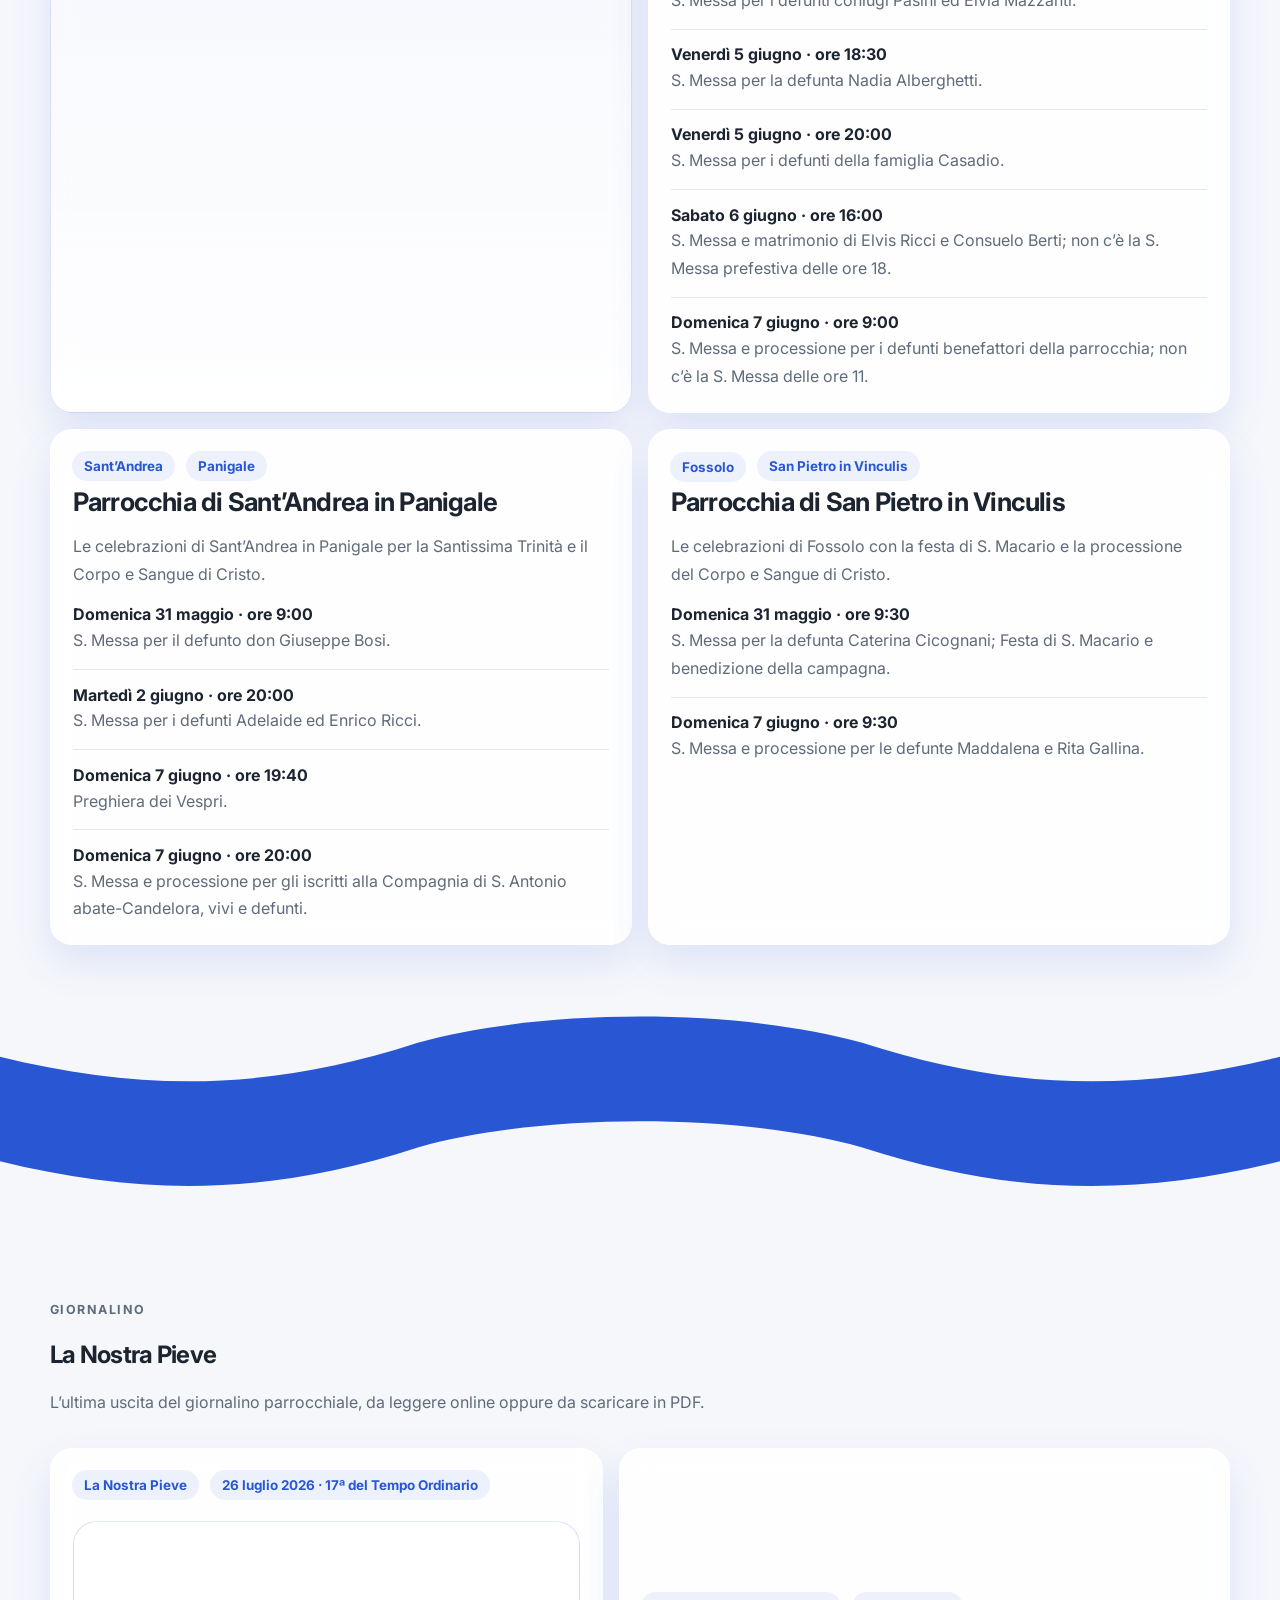
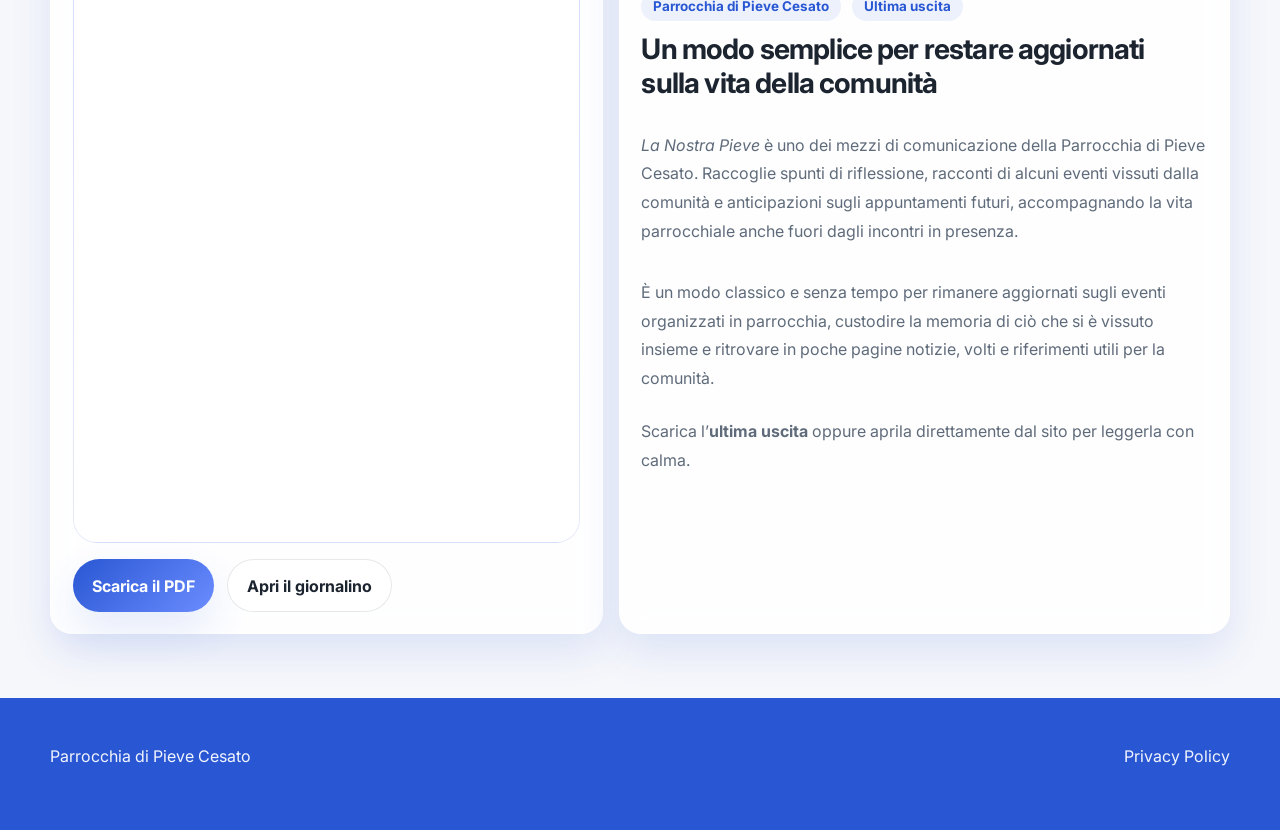
==== commit 7cad2e88: "Update Giornalino issue" ====
--- a/index.html
+++ b/index.html
@@ -835,19 +835,19 @@
             <article class="giornalino-card giornalino-preview-card">
               <div class="news-chip-row">
                 <span class="news-chip">La Nostra Pieve</span>
-                <span class="news-chip">19 aprile 2026 · 3ª di Pasqua</span>
+                <span class="news-chip">26 luglio 2026 · 17ª del Tempo Ordinario</span>
               </div>
               <div class="giornalino-preview-frame-wrap">
                 <iframe
                   class="giornalino-preview-frame"
-                  src="assets/documenti/giornalino-la-nostra-pieve-19-aprile-2026.pdf#page=1&view=FitH&toolbar=0&navpanes=0&scrollbar=0"
-                  title="Anteprima del giornalino La Nostra Pieve - 19 aprile 2026"
+                  src="assets/documenti/giornalino-la-nostra-pieve-26-luglio-2026.pdf#page=1&view=FitH&toolbar=0&navpanes=0&scrollbar=0"
+                  title="Anteprima del giornalino La Nostra Pieve - 26 luglio 2026"
                   loading="lazy"
                 ></iframe>
               </div>
               <div class="giornalino-actions">
-                <a class="button button-primary" href="assets/documenti/giornalino-la-nostra-pieve-19-aprile-2026.pdf" download>Scarica il PDF</a>
-                <a class="button button-secondary" href="assets/documenti/giornalino-la-nostra-pieve-19-aprile-2026.pdf" target="_blank" rel="noopener noreferrer">Apri il giornalino</a>
+                <a class="button button-primary" href="assets/documenti/giornalino-la-nostra-pieve-26-luglio-2026.pdf" download>Scarica il PDF</a>
+                <a class="button button-secondary" href="assets/documenti/giornalino-la-nostra-pieve-26-luglio-2026.pdf" target="_blank" rel="noopener noreferrer">Apri il giornalino</a>
               </div>
             </article>
 
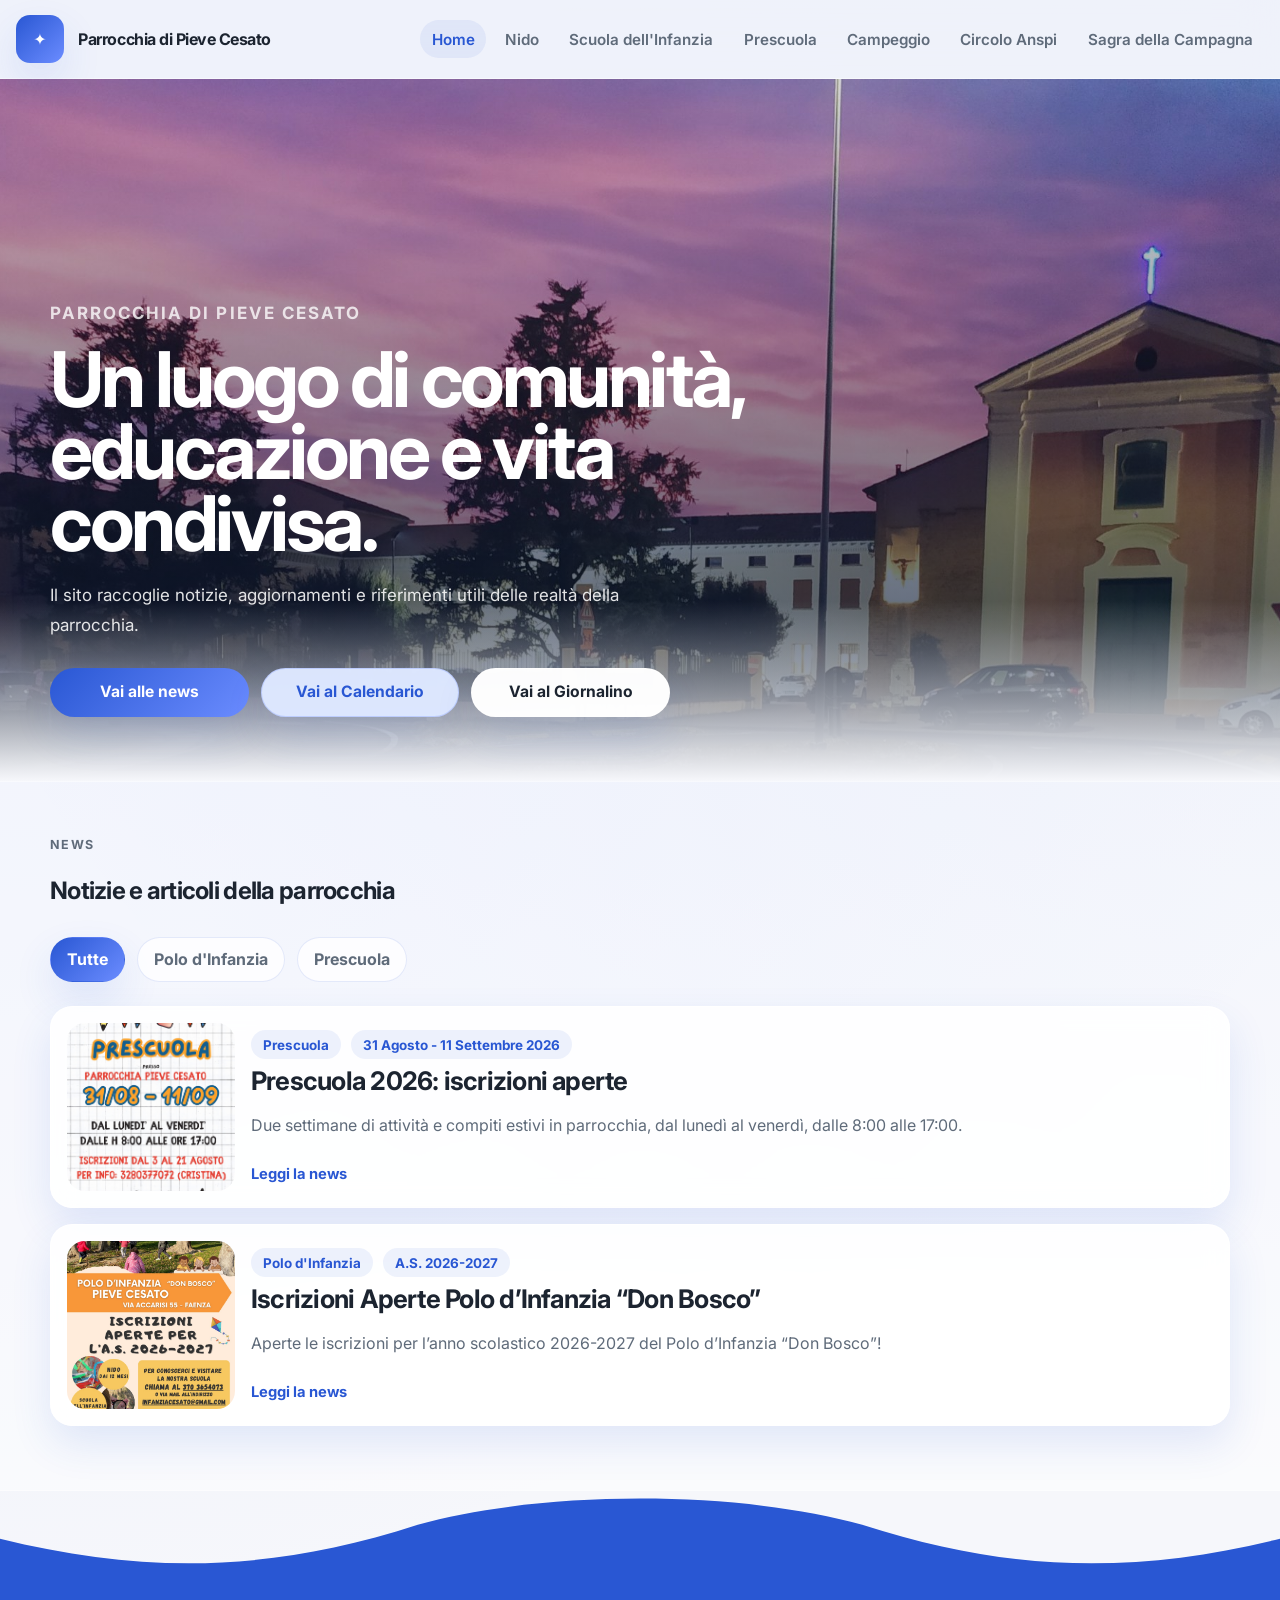
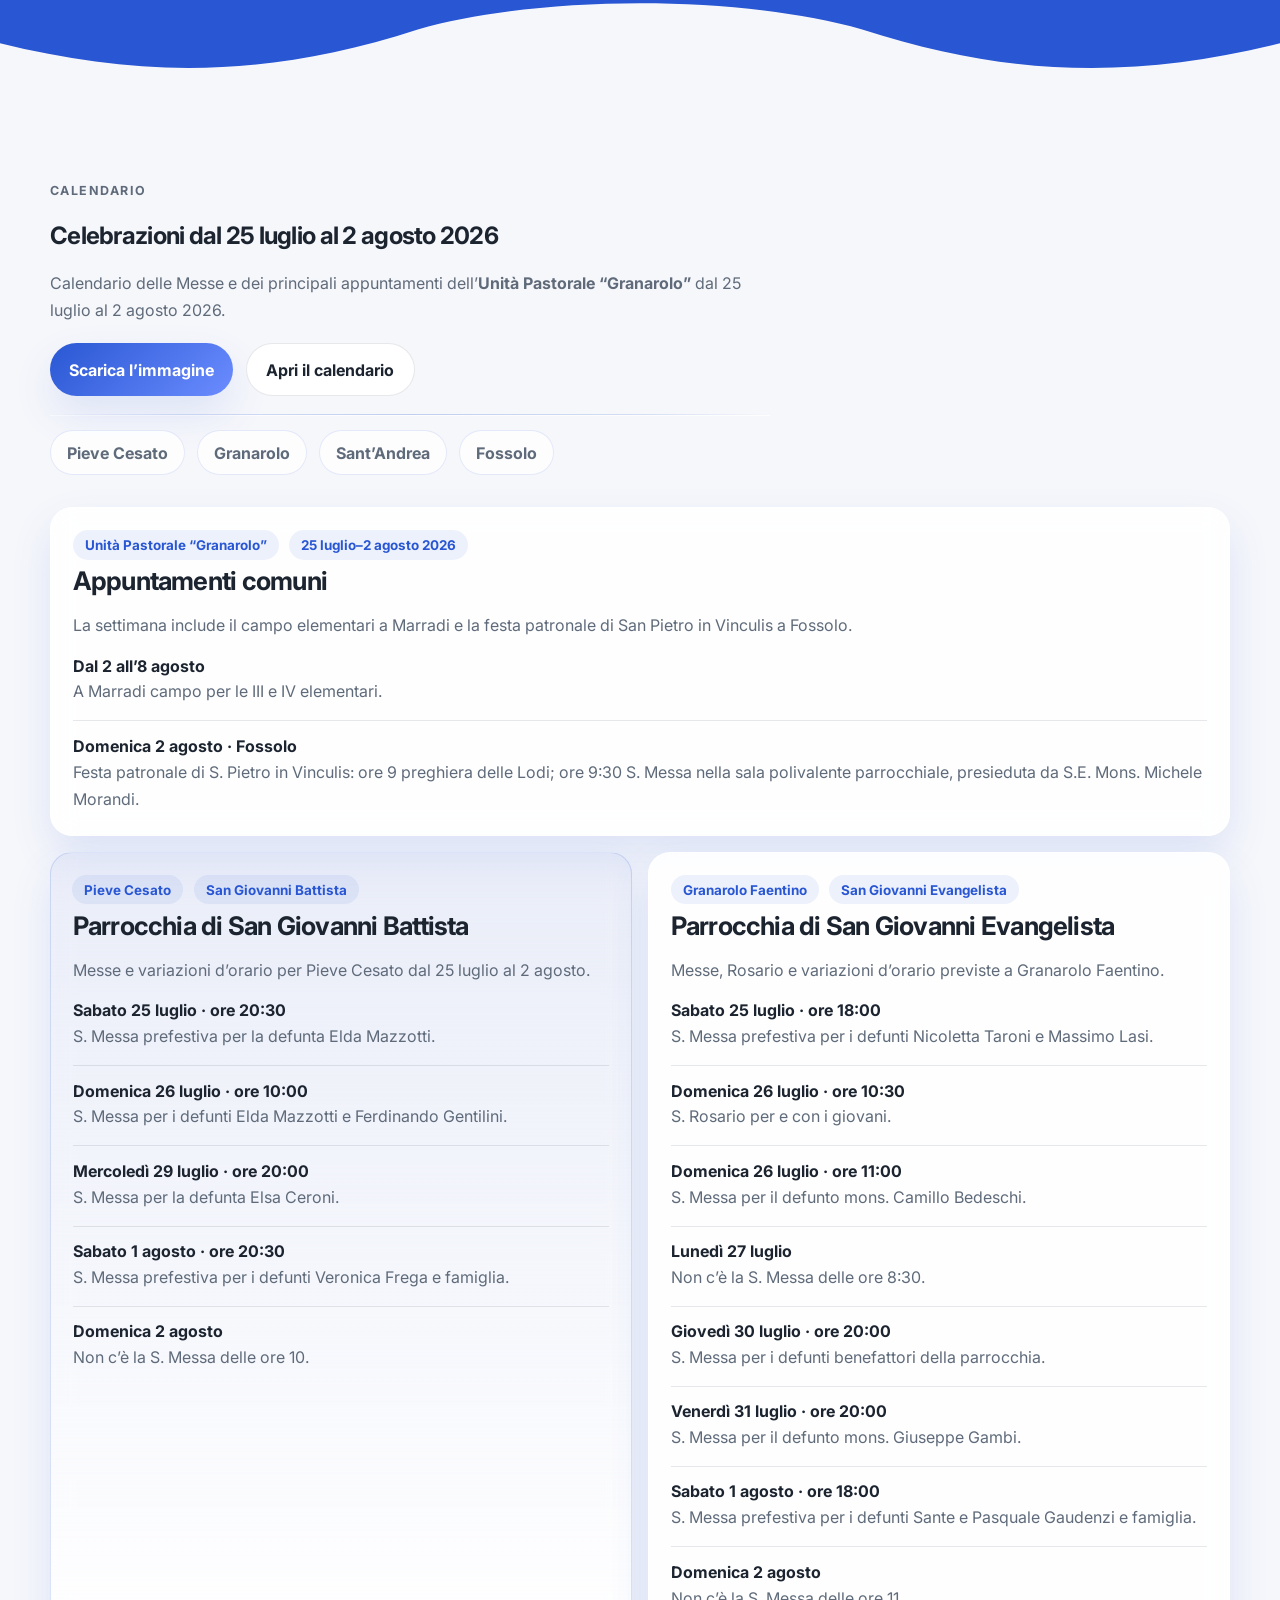
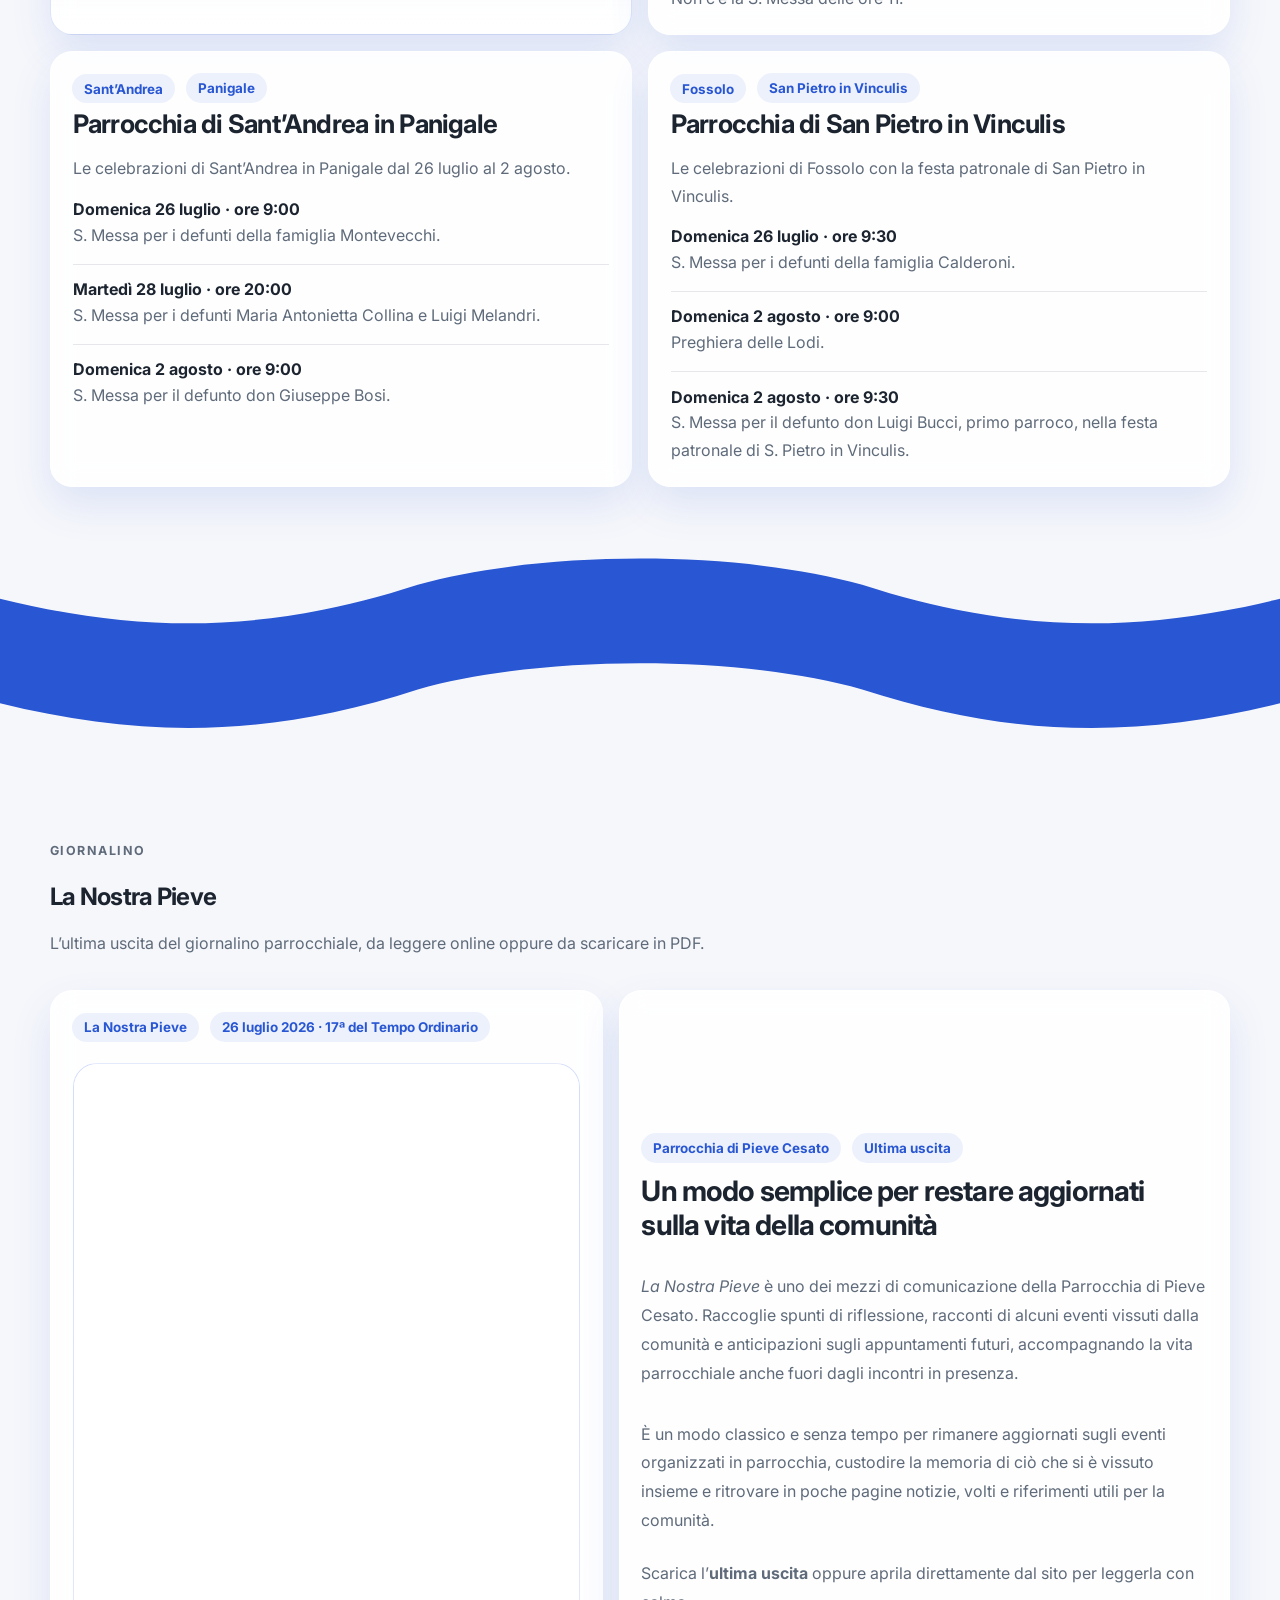
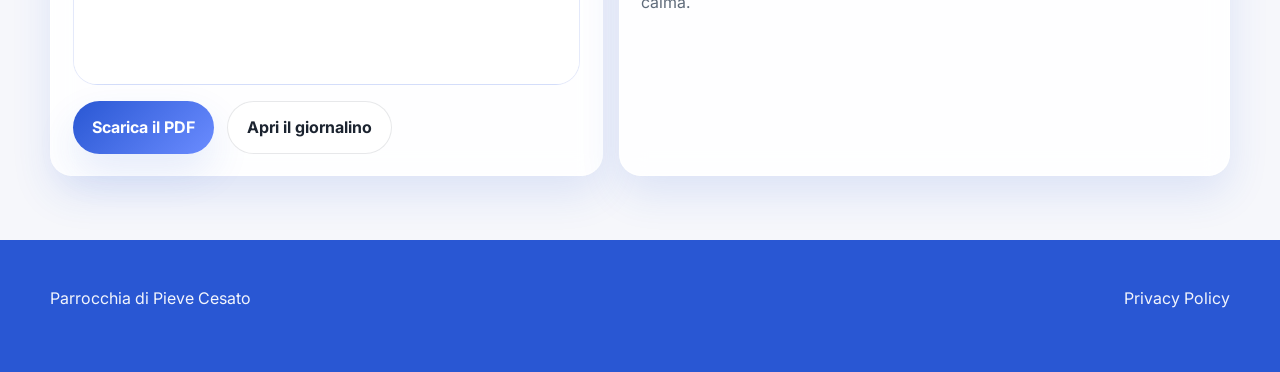
==== commit 549a9f87: "Update homepage calendar" ====
--- a/index.html
+++ b/index.html
@@ -701,13 +701,13 @@
         <div class="container">
           <div class="section-head">
             <p class="eyebrow">Calendario</p>
-            <h2>Celebrazioni dal 30 maggio al 7 giugno 2026</h2>
+            <h2>Celebrazioni dal 25 luglio al 2 agosto 2026</h2>
             <p>
-              Calendario delle Messe e dei principali appuntamenti dell’<strong>Unità Pastorale “Granarolo”</strong> dal 30 maggio al 7 giugno 2026.
+              Calendario delle Messe e dei principali appuntamenti dell’<strong>Unità Pastorale “Granarolo”</strong> dal 25 luglio al 2 agosto 2026.
             </p>
             <div class="calendar-section-actions">
-              <a class="button button-primary" href="assets/documenti/calendario-unita-pastorale-30-maggio-7-giugno-2026.jpg" download>Scarica l’immagine</a>
-              <a class="button button-secondary" href="assets/documenti/calendario-unita-pastorale-30-maggio-7-giugno-2026.jpg" target="_blank" rel="noopener noreferrer">Apri il calendario</a>
+              <a class="button button-primary" href="assets/documenti/calendario-unita-pastorale-25-luglio-2-agosto-2026.jpg" download>Scarica l’immagine</a>
+              <a class="button button-secondary" href="assets/documenti/calendario-unita-pastorale-25-luglio-2-agosto-2026.jpg" target="_blank" rel="noopener noreferrer">Apri il calendario</a>
             </div>
             <div class="calendar-section-divider" aria-hidden="true"></div>
             <div class="calendar-jump-bar" aria-label="Vai direttamente alla parrocchia desiderata">
@@ -722,14 +722,15 @@
             <article class="calendar-card calendar-card-wide">
               <div class="news-chip-row">
                 <span class="news-chip">Unità Pastorale “Granarolo”</span>
-                <span class="news-chip">30 maggio–7 giugno 2026</span>
+                <span class="news-chip">25 luglio–2 agosto 2026</span>
               </div>
               <h3>Appuntamenti comuni</h3>
               <p>
-                La settimana raccoglie feste mariane, processioni, Prime Comunioni e celebrazioni del Corpo e Sangue di Cristo nelle diverse parrocchie dell’Unità Pastorale.
+                La settimana include il campo elementari a Marradi e la festa patronale di San Pietro in Vinculis a Fossolo.
               </p>
               <ul class="calendar-list">
-                <li><strong>30 maggio–7 giugno 2026</strong><span>Consulta qui sotto gli orari delle Messe, delle processioni e delle variazioni previste a Pieve Cesato, Granarolo, Sant’Andrea e Fossolo.</span></li>
+                <li><strong>Dal 2 all’8 agosto</strong><span>A Marradi campo per le III e IV elementari.</span></li>
+                <li><strong>Domenica 2 agosto · Fossolo</strong><span>Festa patronale di S. Pietro in Vinculis: ore 9 preghiera delle Lodi; ore 9:30 S. Messa nella sala polivalente parrocchiale, presieduta da S.E. Mons. Michele Morandi.</span></li>
               </ul>
             </article>
 
@@ -740,14 +741,14 @@
               </div>
               <h3>Parrocchia di San Giovanni Battista</h3>
               <p>
-                Le celebrazioni di Pieve Cesato tra la Santissima Trinità e la solennità del Corpo e Sangue di Cristo.
+                Messe e variazioni d’orario per Pieve Cesato dal 25 luglio al 2 agosto.
               </p>
               <ul class="calendar-list">
-                <li><strong>Sabato 30 maggio · ore 20:00</strong><span>S. Messa prefestiva per la defunta Emilia Argnani.</span></li>
-                <li><strong>Domenica 31 maggio · ore 10:00</strong><span>S. Messa per il defunto Achille Spada e secondo l’intenzione dell’offerente.</span></li>
-                <li><strong>Mercoledì 3 giugno · ore 20:00</strong><span>S. Messa per il defunto Elio Assirelli.</span></li>
-                <li><strong>Sabato 6 giugno</strong><span>Non c’è la S. Messa prefestiva delle ore 20.</span></li>
-                <li><strong>Domenica 7 giugno · ore 11:00</strong><span>S. Messa e processione per la defunta Geltrude Donati; Prime Comunioni.</span></li>
+                <li><strong>Sabato 25 luglio · ore 20:30</strong><span>S. Messa prefestiva per la defunta Elda Mazzotti.</span></li>
+                <li><strong>Domenica 26 luglio · ore 10:00</strong><span>S. Messa per i defunti Elda Mazzotti e Ferdinando Gentilini.</span></li>
+                <li><strong>Mercoledì 29 luglio · ore 20:00</strong><span>S. Messa per la defunta Elsa Ceroni.</span></li>
+                <li><strong>Sabato 1 agosto · ore 20:30</strong><span>S. Messa prefestiva per i defunti Veronica Frega e famiglia.</span></li>
+                <li><strong>Domenica 2 agosto</strong><span>Non c’è la S. Messa delle ore 10.</span></li>
               </ul>
             </article>
 
@@ -758,21 +759,17 @@
               </div>
               <h3>Parrocchia di San Giovanni Evangelista</h3>
               <p>
-                Messe, preghiere, matrimoni e processioni previste a Granarolo Faentino.
+                Messe, Rosario e variazioni d’orario previste a Granarolo Faentino.
               </p>
               <ul class="calendar-list">
-                <li><strong>Sabato 30 maggio · ore 15:30</strong><span>Matrimonio di Fabio Gurioli e Annalisa Goni.</span></li>
-                <li><strong>Sabato 30 maggio · ore 17:30</strong><span>Preghiera del Rosario.</span></li>
-                <li><strong>Sabato 30 maggio · ore 18:00</strong><span>S. Messa prefestiva per la defunta Fiorella Savelli; Festa Mariana e benedizione dei mezzi di trasporto.</span></li>
-                <li><strong>Domenica 31 maggio</strong><span>Non ci sono il S. Rosario e la S. Messa delle ore 11.</span></li>
-                <li><strong>Domenica 31 maggio · ore 19:30</strong><span>Preghiera dei Vespri solenni.</span></li>
-                <li><strong>Domenica 31 maggio · ore 20:00</strong><span>S. Messa e processione per i defunti Ugo Taroni e famiglia; Festa Mariana e processione.</span></li>
-                <li><strong>Lunedì 1 giugno</strong><span>Non c’è la S. Messa delle ore 8:30.</span></li>
-                <li><strong>Giovedì 4 giugno · ore 20:00</strong><span>S. Messa per i defunti coniugi Pasini ed Elvia Mazzanti.</span></li>
-                <li><strong>Venerdì 5 giugno · ore 18:30</strong><span>S. Messa per la defunta Nadia Alberghetti.</span></li>
-                <li><strong>Venerdì 5 giugno · ore 20:00</strong><span>S. Messa per i defunti della famiglia Casadio.</span></li>
-                <li><strong>Sabato 6 giugno · ore 16:00</strong><span>S. Messa e matrimonio di Elvis Ricci e Consuelo Berti; non c’è la S. Messa prefestiva delle ore 18.</span></li>
-                <li><strong>Domenica 7 giugno · ore 9:00</strong><span>S. Messa e processione per i defunti benefattori della parrocchia; non c’è la S. Messa delle ore 11.</span></li>
+                <li><strong>Sabato 25 luglio · ore 18:00</strong><span>S. Messa prefestiva per i defunti Nicoletta Taroni e Massimo Lasi.</span></li>
+                <li><strong>Domenica 26 luglio · ore 10:30</strong><span>S. Rosario per e con i giovani.</span></li>
+                <li><strong>Domenica 26 luglio · ore 11:00</strong><span>S. Messa per il defunto mons. Camillo Bedeschi.</span></li>
+                <li><strong>Lunedì 27 luglio</strong><span>Non c’è la S. Messa delle ore 8:30.</span></li>
+                <li><strong>Giovedì 30 luglio · ore 20:00</strong><span>S. Messa per i defunti benefattori della parrocchia.</span></li>
+                <li><strong>Venerdì 31 luglio · ore 20:00</strong><span>S. Messa per il defunto mons. Giuseppe Gambi.</span></li>
+                <li><strong>Sabato 1 agosto · ore 18:00</strong><span>S. Messa prefestiva per i defunti Sante e Pasquale Gaudenzi e famiglia.</span></li>
+                <li><strong>Domenica 2 agosto</strong><span>Non c’è la S. Messa delle ore 11.</span></li>
               </ul>
             </article>
 
@@ -783,13 +780,12 @@
               </div>
               <h3>Parrocchia di Sant’Andrea in Panigale</h3>
               <p>
-                Le celebrazioni di Sant’Andrea in Panigale per la Santissima Trinità e il Corpo e Sangue di Cristo.
+                Le celebrazioni di Sant’Andrea in Panigale dal 26 luglio al 2 agosto.
               </p>
               <ul class="calendar-list">
-                <li><strong>Domenica 31 maggio · ore 9:00</strong><span>S. Messa per il defunto don Giuseppe Bosi.</span></li>
-                <li><strong>Martedì 2 giugno · ore 20:00</strong><span>S. Messa per i defunti Adelaide ed Enrico Ricci.</span></li>
-                <li><strong>Domenica 7 giugno · ore 19:40</strong><span>Preghiera dei Vespri.</span></li>
-                <li><strong>Domenica 7 giugno · ore 20:00</strong><span>S. Messa e processione per gli iscritti alla Compagnia di S. Antonio abate-Candelora, vivi e defunti.</span></li>
+                <li><strong>Domenica 26 luglio · ore 9:00</strong><span>S. Messa per i defunti della famiglia Montevecchi.</span></li>
+                <li><strong>Martedì 28 luglio · ore 20:00</strong><span>S. Messa per i defunti Maria Antonietta Collina e Luigi Melandri.</span></li>
+                <li><strong>Domenica 2 agosto · ore 9:00</strong><span>S. Messa per il defunto don Giuseppe Bosi.</span></li>
               </ul>
             </article>
 
@@ -800,11 +796,12 @@
               </div>
               <h3>Parrocchia di San Pietro in Vinculis</h3>
               <p>
-                Le celebrazioni di Fossolo con la festa di S. Macario e la processione del Corpo e Sangue di Cristo.
+                Le celebrazioni di Fossolo con la festa patronale di San Pietro in Vinculis.
               </p>
               <ul class="calendar-list">
-                <li><strong>Domenica 31 maggio · ore 9:30</strong><span>S. Messa per la defunta Caterina Cicognani; Festa di S. Macario e benedizione della campagna.</span></li>
-                <li><strong>Domenica 7 giugno · ore 9:30</strong><span>S. Messa e processione per le defunte Maddalena e Rita Gallina.</span></li>
+                <li><strong>Domenica 26 luglio · ore 9:30</strong><span>S. Messa per i defunti della famiglia Calderoni.</span></li>
+                <li><strong>Domenica 2 agosto · ore 9:00</strong><span>Preghiera delle Lodi.</span></li>
+                <li><strong>Domenica 2 agosto · ore 9:30</strong><span>S. Messa per il defunto don Luigi Bucci, primo parroco, nella festa patronale di S. Pietro in Vinculis.</span></li>
               </ul>
             </article>
           </div>
